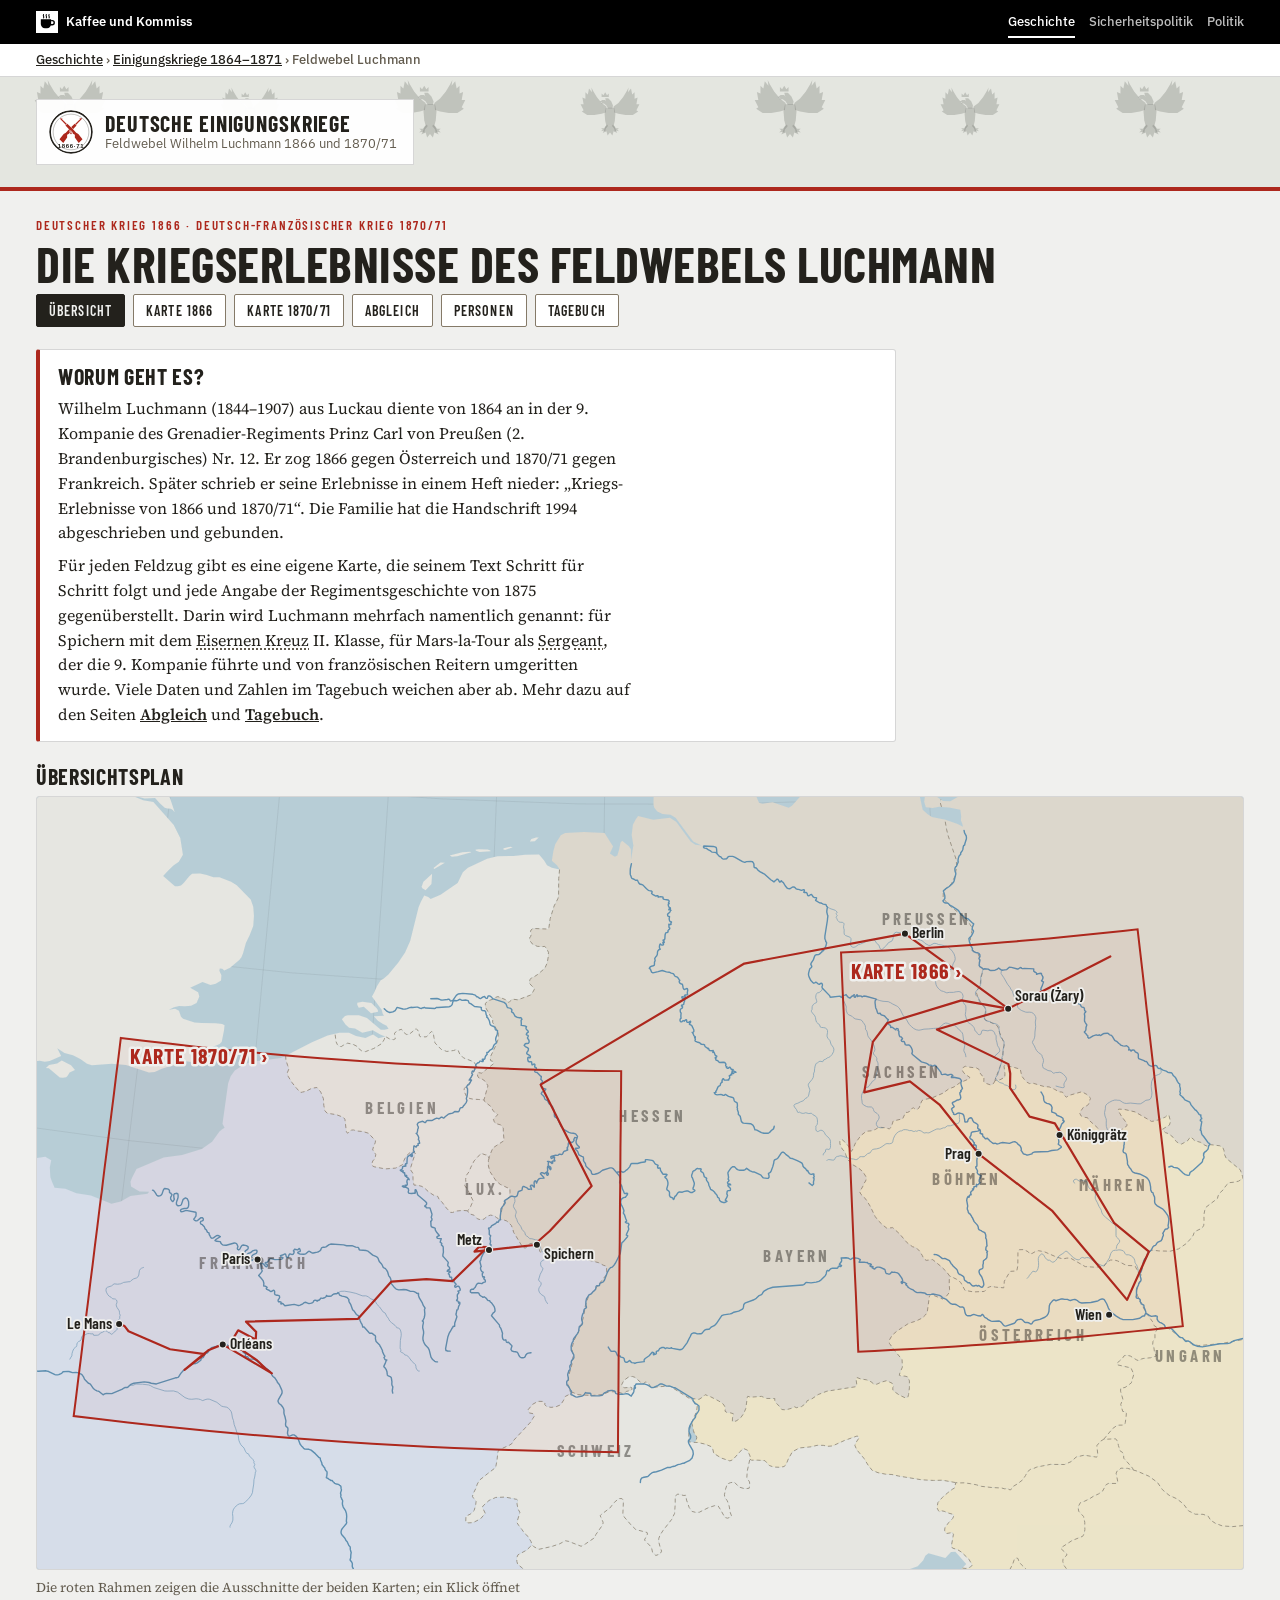
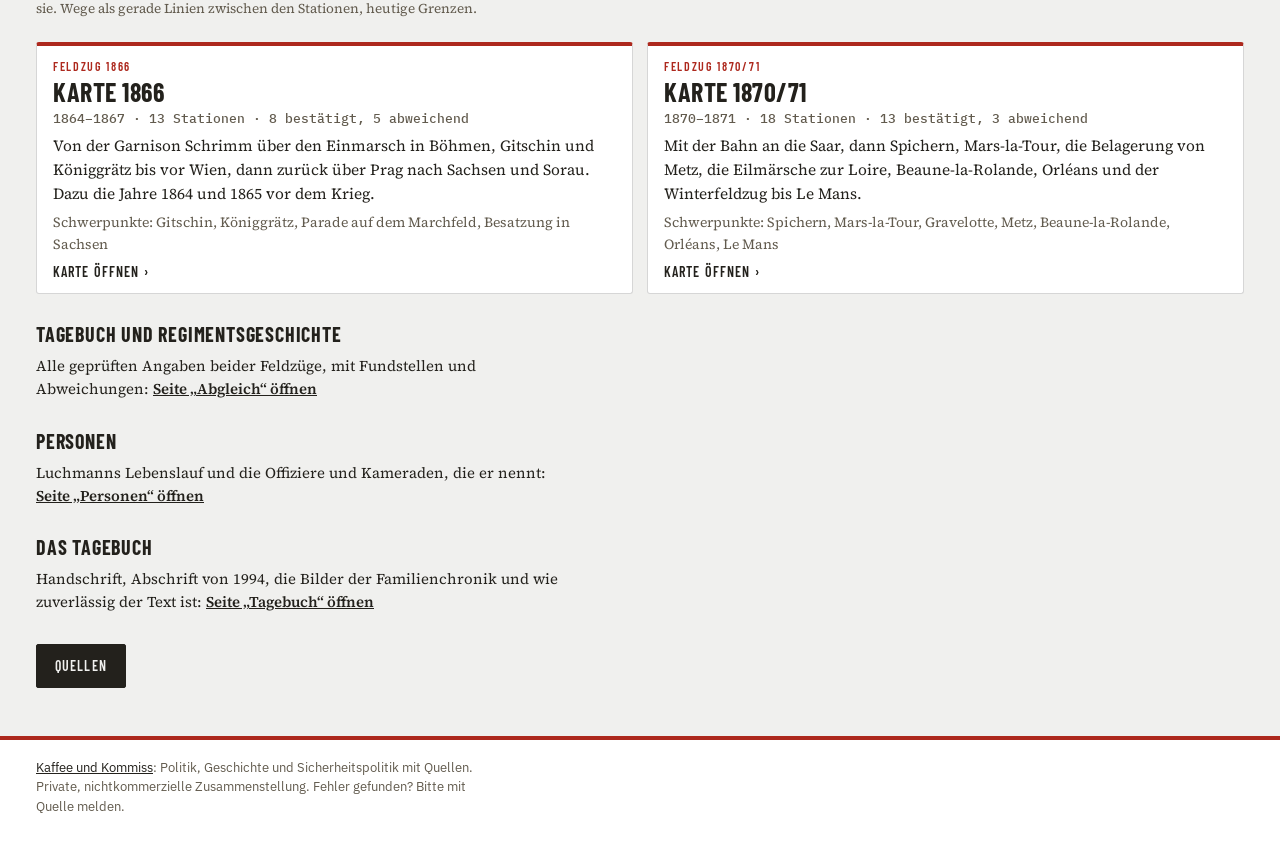
==== index.html @ 2e3f2c70 "Schild links oben verlinkt auf Themenübersicht Co-Authored-By: Claude Opus 5.5 <noreply@anthropic.co" ====
<!doctype html>
<html lang="de" class="kk-b-gesch kk-breit">
<head>
<meta charset="utf-8">
<meta name="viewport" content="width=device-width, initial-scale=1, viewport-fit=cover">
<meta name="description" content="Feldwebel Wilhelm Luchmann im Deutschen Krieg 1866 und im Deutsch-Französischen Krieg 1870/71: Übersicht, zwei Karten mit 31 Stationen und der Abgleich mit der Regimentsgeschichte von 1875.">
<link rel="canonical" href="https://kaffeeundkommiss.github.io/luchmann187071/">
<meta property="og:type" content="website">
<meta property="og:locale" content="de_DE">
<meta property="og:site_name" content="Geschichte">
<meta property="og:title" content="Feldwebel Luchmann 1866 und 1870/71">
<meta property="og:description" content="Feldwebel Wilhelm Luchmann im Deutschen Krieg 1866 und im Deutsch-Französischen Krieg 1870/71: Übersicht, zwei Karten mit 31 Stationen und der Abgleich mit der Regimentsgeschichte von 1875.">
<meta property="og:url" content="https://kaffeeundkommiss.github.io/luchmann187071/">
<!-- Vorschau für Linkvorschauen, erzeugt mit werkzeuge/vorschau.js -->
<meta property="og:image" content="https://kaffeeundkommiss.github.io/luchmann187071/vorschau/start.jpg?v=620a3ee2">
<meta property="og:image:width" content="1200">
<meta property="og:image:height" content="630">
<meta property="og:image:alt" content="Feldwebel Luchmann">
<meta name="twitter:card" content="summary_large_image">
<meta name="twitter:image" content="https://kaffeeundkommiss.github.io/luchmann187071/vorschau/start.jpg?v=620a3ee2">
<meta name="theme-color" content="#23211C" media="(prefers-color-scheme: light)">
<meta name="theme-color" content="#12110E" media="(prefers-color-scheme: dark)">
<meta name="apple-mobile-web-app-capable" content="yes">
<meta name="mobile-web-app-capable" content="yes">
<meta name="apple-mobile-web-app-title" content="Luchmann 1866–71">
<link rel="icon" href="icons/favicon.svg" type="image/svg+xml">
<link rel="icon" href="icons/favicon-32.png" sizes="32x32" type="image/png">
<link rel="apple-touch-icon" sizes="180x180" href="icons/apple-touch-icon.png">
<link rel="manifest" href="manifest.webmanifest">
<link rel="stylesheet" href="site.css">
<title>Feldwebel Luchmann 1866 und 1870/71</title>
<link rel="preconnect" href="https://fonts.googleapis.com">
<link rel="preconnect" href="https://fonts.gstatic.com" crossorigin>
<link rel="stylesheet" href="https://fonts.googleapis.com/css2?family=Barlow+Condensed:wght@500;600;700&family=Source+Serif+4:ital,opsz,wght@0,8..60,400;0,8..60,600;1,8..60,400&family=IBM+Plex+Sans:wght@400;500;600;700&family=IBM+Plex+Mono:wght@400;500;600&display=swap">
<link rel="stylesheet" href="basis.css">
<style>
/* Grundgerüst, das auf claude.ai die Artefakt-Hülle liefert */
:root { color-scheme: light; padding-top: env(safe-area-inset-top, 0px); padding-bottom: env(safe-area-inset-bottom, 0px) }
body { margin: 0; font: 14px system-ui, -apple-system, sans-serif }
img { max-width: 100% }
[hidden] { display: none !important }


/* Layout: Karte als Hauptfläche, Detailspalte rechts (mobil darunter), Zeitleiste mit echter Datumsskala, darunter Stationsliste */
:root {
  --paper: #eceee8; --panel: #f6f7f3; --ink: #1d2420; --muted: #5d6861; --rule: #c3c9c1;
  --sea: #b7cdd6; --land-fr: #d6dde9; --land-oe: #ece4c8; --land-de: #dcd7cc; --land-n: #e6e6e1;
  --border: #6f7a72; --j4: #2a5d91; --j6: #3f7a2e; --j10: #b07d0a; --j11: #7a3d8f; --red: #ad281d; --red-soft: rgba(173,40,29,.16); --front: #6e4c2c; --grat: rgba(29,36,32,.07);
  --f-display: "Barlow Condensed", "Arial Narrow", system-ui, sans-serif;
  --f-body: "Source Serif 4", Georgia, "Times New Roman", serif;
  --f-mono: "IBM Plex Mono", ui-monospace, Menlo, Consolas, monospace;
}
@media (prefers-color-scheme: dark) { :root:not([data-theme="light"]) {
  --paper: #121614; --panel: #181d1a; --ink: #e2e6e1; --muted: #98a39b; --rule: #313a35;
  --sea: #0e1518; --land-fr: #1f2b3c; --land-oe: #37311d; --land-de: #312f2b; --land-n: #26272a;
  --border: #7d8a82; --j4: #6fa3e0; --j6: #7dbb5f; --j10: #e0b33c; --j11: #c08ad6; --red: #e4533f; --red-soft: rgba(228,83,63,.2); --front: #c29462; --grat: rgba(226,230,225,.05);
  color-scheme: dark } }
:root[data-theme="dark"] {
  --paper: #121614; --panel: #181d1a; --ink: #e2e6e1; --muted: #98a39b; --rule: #313a35;
  --sea: #0e1518; --land-fr: #1f2b3c; --land-oe: #37311d; --land-de: #312f2b; --land-n: #26272a;
  --border: #7d8a82; --j4: #6fa3e0; --j6: #7dbb5f; --j10: #e0b33c; --j11: #c08ad6; --red: #e4533f; --red-soft: rgba(228,83,63,.2); --front: #c29462; --grat: rgba(226,230,225,.05);
  color-scheme: dark }

* { box-sizing: border-box }
body { background: var(--paper); color: var(--ink); font: 400 16px/1.55 var(--f-body); }
.wrap { max-width: 1240px; margin: 0 auto; padding-block: 28px 48px;
  padding-left: max(16px, env(safe-area-inset-left, 0px)); padding-right: max(16px, env(safe-area-inset-right, 0px));
  display: grid; grid-template-columns: minmax(0, 1fr); gap: 22px; }
.wrap > * { min-width: 0 }
header { display: grid; gap: 6px }
.brand { display: flex; align-items: center; gap: 16px }
.brand-text { display: grid; gap: 6px; min-width: 0 }
nav.pages { display: flex; gap: 8px; flex-wrap: wrap }
nav.pages a { font: 600 14px/1 var(--f-display); letter-spacing: .08em; text-transform: uppercase; color: var(--ink); text-decoration: none;
  border: 1px solid var(--border); border-radius: 2px; padding: 9px 12px 8px; background: var(--panel) }
nav.pages a[aria-current="page"] { background: var(--ink); color: var(--paper); border-color: var(--ink) }
nav.pages a:focus-visible { outline: 2px solid var(--red); outline-offset: 2px }
.more { margin: 0; font-size: 15px } .more a { color: var(--ink); font-weight: 600 }
.logo { width: 76px; height: 76px; flex: none }
.logo-ring { fill: var(--panel); stroke: var(--ink); stroke-width: 3 }
.logo-inner { fill: none; stroke: var(--ink); stroke-width: 1; opacity: .5 }
.logo-plane { fill: var(--red) }
.logo-text { fill: var(--ink); font: 700 12.5px var(--f-display); letter-spacing: .16em }
@media (max-width: 560px) { .logo { width: 56px; height: 56px } .brand { gap: 12px } }
.eyebrow { font: 600 13px/1 var(--f-display); letter-spacing: .14em; text-transform: uppercase; color: var(--red) }
h1, .h1 { font: 700 clamp(30px, 5vw, 50px)/1 var(--f-display); letter-spacing: .01em; margin: 0; text-wrap: balance; text-transform: uppercase }
.lede { margin: 4px 0 0; max-width: 68ch; color: var(--muted) }
.intro { background: var(--panel); border: 1px solid var(--rule); border-left: 4px solid var(--red); border-radius: 3px; padding: 14px 18px 16px; display: grid; gap: 8px; max-width: 860px }
.intro h2 { font: 700 22px/1 var(--f-display); text-transform: uppercase; letter-spacing: .04em; margin: 0 }
.intro > summary { list-style: none; cursor: pointer; display: flex; align-items: center; justify-content: space-between; gap: 12px }
.intro > summary::-webkit-details-marker { display: none }
.intro > summary:focus-visible { outline: 2px solid var(--red); outline-offset: 2px }
.intro .tgl { font: 600 13px/1 var(--f-display); letter-spacing: .08em; text-transform: uppercase; border: 1px solid var(--border); border-radius: 2px; padding: 8px 10px 7px; background: var(--paper) }
.intro .tgl .op, .intro:not([open]) .tgl .cl { display: none } .intro:not([open]) .tgl .op { display: inline }
.intro:not([open]) { padding-bottom: 14px }
.intro p { margin: 0 } .intro .how { font-size: 15px; color: var(--muted) } .intro .how b { color: var(--ink); font-weight: 600 } .intro a { color: var(--ink); font-weight: 600 }
.side-label { font-family: var(--f-display); font-weight: 700; letter-spacing: .12em; text-transform: uppercase; fill: var(--front); paint-order: stroke; stroke: var(--paper); stroke-linejoin: round; pointer-events: none; transition: opacity .3s }
.side-ic { pointer-events: none; transition: opacity .3s; opacity: 0 }
.legend-m { display: none }

/* Zeitleiste fest unter der Karte; der Schrittbereich steht rechts daneben und darf länger sein, ohne die Zeitleiste zu verschieben */
.stage { display: grid; grid-template-columns: minmax(0, 1fr) 340px; grid-template-rows: auto auto 1fr; gap: 18px; align-items: start }
.stage > .map { grid-column: 1; grid-row: 1 }
.stage > .legend-bar { grid-column: 1; grid-row: 2 }
.stage > .controls { grid-column: 1; grid-row: 3 }
/* Feste Höhe des Schrittbereichs: längere Texte scrollen darin, damit nichts darunter springt */
.stage > .panel { grid-column: 2; grid-row: 1 / span 3; align-self: stretch; contain: size; overflow-y: auto; overscroll-behavior: contain; align-content: start }
@media (max-width: 900px) { .stage { grid-template-columns: minmax(0, 1fr); grid-template-rows: none }
  .stage > .map, .stage > .legend-bar, .stage > .controls, .stage > .panel { grid-column: 1; grid-row: auto }
  .stage > .panel { align-self: start; height: 400px } }

.map { position: relative; background: var(--sea); border: 1px solid var(--rule); border-radius: 3px; overflow: hidden }
.map svg { display: block; width: 100%; height: auto; aspect-ratio: 1000 / 640; max-width: 100%; touch-action: manipulation }
@media (max-width: 640px) { .map svg { aspect-ratio: 1 / 1 } }
.c-250 { fill: var(--land-fr) } .c-056 { fill: var(--land-be) } .c-826 { fill: var(--land-uk) } .c-528 { fill: var(--land-nl) } .c-442 { fill: var(--land-lu) } .c-276 { fill: var(--land-de) }
.country { stroke: var(--border); stroke-width: 1.3; vector-effect: non-scaling-stroke; stroke-linejoin: round }
.al { fill: var(--land-de); stroke: var(--land-de); stroke-width: .6; vector-effect: non-scaling-stroke }
.alline { fill: none; stroke: var(--border); stroke-width: 1.3; stroke-dasharray: 5 3; vector-effect: non-scaling-stroke }
.grat { fill: none; stroke: var(--grat); stroke-width: 1; vector-effect: non-scaling-stroke }
.front { fill: none; stroke: var(--front); stroke-width: 2.4; vector-effect: non-scaling-stroke; transition: opacity .7s; opacity: 0; stroke-linejoin: round }
.front.on { opacity: .85 }
.front-teeth { fill: none; stroke: var(--front); stroke-width: 6; stroke-dasharray: 1.5 7; vector-effect: non-scaling-stroke; opacity: 0; transition: opacity .7s }
.front-teeth.on { opacity: .45 }
.cont-minor, .cont-major { fill: none; stroke: #8a6f4e; vector-effect: non-scaling-stroke; stroke-linejoin: round }
.cont-minor { stroke-opacity: .28; stroke-width: .6 } .cont-major { stroke-opacity: .45; stroke-width: .9 }
.river-l { fill: none; stroke: #5d8fb0; stroke-width: 1.4; vector-effect: non-scaling-stroke; stroke-linejoin: round; stroke-linecap: round }
.riv-lab { fill: #3f6f91; font-family: var(--f-body); font-style: italic; paint-order: stroke; stroke: var(--paper); stroke-linejoin: round }
.vil circle { fill: var(--ink); opacity: .55 } .vil text { fill: var(--ink); opacity: .75; font-family: var(--f-body); paint-order: stroke; stroke: var(--paper); stroke-linejoin: round }
#villages { transition: opacity .4s }
.city circle { fill: var(--muted) }
.city text, .clabel { fill: var(--muted); font-family: var(--f-display); paint-order: stroke; stroke: var(--paper); stroke-width: 3px; stroke-linejoin: round }
.clabel { fill: var(--ink); opacity: .62; letter-spacing: .2em; font-weight: 700; stroke: none }
.emb { pointer-events: auto }
.emb-ring { stroke: rgba(0,0,0,.35); stroke-width: .4 }
.route-all { fill: none; stroke: var(--red); stroke-opacity: .28; stroke-width: 1.2; stroke-dasharray: 3 4; vector-effect: non-scaling-stroke }
.route-done { fill: none; stroke: var(--red); stroke-width: 2.6; vector-effect: non-scaling-stroke; stroke-linecap: round; stroke-linejoin: round }
.trk path { fill: none; stroke: var(--c); vector-effect: non-scaling-stroke; stroke-linecap: round; stroke-linejoin: round }
.trk-solid { stroke-width: 2.2 } .trk-dash { stroke-width: 2; stroke-dasharray: 5 4 }
.trk-jg .trk-solid { stroke-width: 2.8 }
.trk path.trk-old { stroke-opacity: .28; stroke-width: 1.6 }
.trk-dot { fill: var(--c); stroke: var(--paper); stroke-width: 1.2; vector-effect: non-scaling-stroke; cursor: pointer }
.trk-plane { fill: var(--c); stroke: var(--paper); stroke-width: .9; paint-order: stroke; stroke-linejoin: round; cursor: pointer }
#cur { transition: none }
.trk { transition: opacity .6s } .trk.merged { opacity: .45 }
.mk { opacity: 0; transition: opacity .4s; cursor: pointer } .mk.on { opacity: 1 }
.mk-wnd .mk-x { stroke: var(--red); stroke-width: 2.4 }
.mk-x.mk-d { fill: var(--ink); stroke: var(--paper); stroke-width: 1; vector-effect: non-scaling-stroke }
.mk-x { stroke: var(--ink); stroke-width: 1.8; vector-effect: non-scaling-stroke; fill: none }
.mk-sym { fill: var(--ink); font-family: var(--f-body); font-weight: 600; paint-order: stroke; stroke: var(--paper); stroke-width: 3px; stroke-linejoin: round }
.ev-label { fill: var(--ink); font-family: var(--f-display); font-weight: 600; paint-order: stroke; stroke: var(--paper); stroke-linejoin: round }
.off-arrow { fill: var(--red) }
.off-label { font-family: var(--f-display); font-weight: 700; fill: var(--ink); paint-order: stroke; stroke: var(--paper); stroke-linejoin: round }
.cur-ring { fill: var(--red-soft); stroke: var(--red); stroke-width: 1.2; vector-effect: non-scaling-stroke }
.cur-label { font-family: var(--f-display); font-weight: 700; fill: var(--ink); paint-order: stroke; stroke: var(--paper); stroke-linejoin: round }
@keyframes pulse { 0% { transform: scale(.6); opacity: .9 } 100% { transform: scale(1.8); opacity: 0 } }
.pulse { transform-box: fill-box; transform-origin: center; animation: pulse 2s ease-out infinite; fill: none; stroke: var(--red); vector-effect: non-scaling-stroke; stroke-width: 1.5 }

.legend { position: absolute; left: 10px; bottom: 10px; background: color-mix(in srgb, var(--panel) 88%, transparent); border: 1px solid var(--rule);
  border-radius: 3px; padding: 7px 10px; font: 500 12px/1.5 var(--f-display); letter-spacing: .03em; display: grid; gap: 2px; color: var(--muted) }
.legend i { display: inline-block; width: 18px; height: 0; vertical-align: middle; margin-right: 6px; border-top: 2.5px solid var(--red) }
.legend i.f { border-top-color: var(--front) } .legend i.u { border-top-color: var(--c) } .legend span { white-space: nowrap } .legend .lp { display: inline-block; width: 18px; height: 14px; vertical-align: middle; margin-right: 6px } .legend i.d { border-top: 2px dashed var(--muted) } .legend i.b { border-top: 1.5px dashed var(--border) }
.legend .x.w { color: var(--red) }
.legend i.r { border-top: 2px solid #5d8fb0 } .legend i.h { border-top: 1.5px solid rgba(138,111,78,.6) } .legend .x.v { color: var(--muted) }
.legend .x { display: inline-block; width: 18px; margin-right: 6px; text-align: center; color: var(--ink); font-weight: 700 }
.legend .k { font-family: var(--f-body); font-weight: 700; font-size: 14px; line-height: 1 }
.legend i.sw { height: 10px; width: 12px; border: 1px solid var(--border) }
.legend { grid-template-columns: auto auto; column-gap: 14px }
@media (max-width: 560px) { .legend { position: static; border: 0; border-top: 1px solid var(--rule); border-radius: 0; grid-template-columns: 1fr 1fr } }
.mapbtn { position: absolute; right: 10px; top: 10px; }
/* Maßstabsleiste: Länge folgt der Vergrößerung (draw) */
.massstab { position: absolute; right: 10px; bottom: 10px; pointer-events: none; font: 600 11px/1 var(--f-display); letter-spacing: .03em; color: var(--ink);
  background: color-mix(in srgb, var(--panel) 85%, transparent); padding: 4px 7px 5px; border-radius: 3px }
.massstab .ms-bar { display: block; height: 5px; margin-top: 3px; border: 1px solid var(--ink); background: linear-gradient(90deg, var(--ink) 50%, var(--panel) 50%) }
.legend.legend-bar { position: static; display: flex; flex-wrap: wrap; gap: 4px 20px; padding: 8px 14px; background: var(--panel); margin-top: -8px }

.panel { background: var(--panel); border: 1px solid var(--rule); border-radius: 3px; padding: 18px 18px 16px; display: grid; gap: 10px; min-width: 0 }
.count { font: 500 12px/1 var(--f-mono); color: var(--muted); letter-spacing: .04em; display: flex; justify-content: space-between }
.panel h2 { font: 700 30px/1.02 var(--f-display); margin: 0; text-transform: uppercase; text-wrap: balance }
.sub { color: var(--muted); font-size: 15px; margin-top: -4px }
.dates { font: 500 14px/1.3 var(--f-mono); color: var(--red); font-variant-numeric: tabular-nums }
.chip { display: inline-block; font: 600 12px/1 var(--f-display); letter-spacing: .1em; text-transform: uppercase; border: 1px solid var(--rule); padding: 5px 7px 4px; border-radius: 2px; color: var(--muted) }
.panel p { margin: 0 }
.panel h2.kia-t, .kia-t { color: var(--red) }
.uchip { display: inline-block; font: 600 12px/1 var(--f-display); letter-spacing: .06em; text-transform: uppercase; padding: 4px 7px 3px 6px; border-radius: 2px;
  border: 1px solid var(--rule); border-left: 4px solid var(--c); color: var(--ink); white-space: nowrap }
#pUnits { display: flex; flex-wrap: wrap; gap: 6px }
#pPersons { display: grid; gap: 8px; border-top: 1px solid var(--rule); padding-top: 10px }
.pp { font-size: 14.5px; display: grid; gap: 4px; justify-items: start } .pp .chips { display: flex; flex-wrap: wrap; gap: 5px } .pp b { font-weight: 600 } .pp span { color: var(--muted) }
.pp.is-kia b, .person.is-kia > b { color: var(--red) }
.persons { display: grid; gap: 10px }
.person-grid { display: grid; grid-template-columns: repeat(auto-fill, minmax(250px, 1fr)); gap: 14px 22px }
.person { display: grid; gap: 4px; align-content: start; font-size: 14.5px; padding: 10px 12px; border: 1px solid var(--rule); border-radius: 3px; background: var(--panel); min-width: 0 }
.person[role="button"] { cursor: pointer } .person[role="button"]:hover { border-color: var(--border) }
.person:focus-visible { outline: 2px solid var(--red); outline-offset: 2px }
.person > b { font: 700 17px/1.2 var(--f-display); letter-spacing: .03em; text-transform: uppercase }
.person .chips { display: flex; flex-wrap: wrap; gap: 5px }
.person span { color: var(--muted) } .person .fate { color: var(--ink) }
.person.is-kia { border-left: 3px solid var(--red) }
.tod { font-size: 14px; color: var(--muted) } .tod b { color: var(--ink); font-weight: 600 }
.tod-k b, .tod-s b { color: var(--red) }
table.others { min-width: 0 } table.others tr { cursor: default } table.others tr:hover td { background: none }
@media (max-width: 600px) { table.others tr { grid-template-columns: 1fr } table.others td:first-child { padding-top: 4px } }
.event { border-top: 1px solid var(--rule); padding-top: 9px; font-size: 15px }
.event b { font-family: var(--f-mono); font-weight: 500; font-size: 13px; color: var(--ink); display: block }
.note { font-size: 13.5px; color: var(--muted); font-style: italic }

.controls { display: grid; gap: 10px; background: var(--panel); border: 1px solid var(--rule); border-radius: 3px; padding: 14px 16px 12px }
.btns { display: flex; gap: 8px; align-items: center; flex-wrap: wrap }
.btns-main, .btns-sub { display: flex; gap: 8px; align-items: center }
.btns-sub { flex: 1 1 auto }
button { font: 600 14px/1 var(--f-display); letter-spacing: .08em; text-transform: uppercase; color: var(--ink); background: var(--paper);
  border: 1px solid var(--border); border-radius: 2px; padding: 9px 12px 8px; cursor: pointer }
button:hover { border-color: var(--ink) }
button:focus-visible { outline: 2px solid var(--red); outline-offset: 2px }
button.primary { background: var(--red); border-color: var(--red); color: #fff; min-width: 108px }
.speed { margin-left: auto; font: 500 12px var(--f-mono); color: var(--muted); display: flex; gap: 6px; align-items: center }
@media (max-width: 640px) {
  /* Handy: Karte, direkt darunter Zurück/Abspielen/Weiter, dann der Schritttext; Datum, Tempo, Zeitleiste und Legende folgen danach */
  .stage { display: flex; flex-direction: column; gap: 10px; align-items: stretch }
  .stage > .map { order: 1 } .stage > .controls { display: contents } .controls > .btns { display: contents }
  .btns-main { order: 2; display: grid; grid-template-columns: 1fr 1.25fr 1fr; gap: 8px }
  .stage > .panel { order: 3; height: auto; contain: none; overflow: visible }
  .btns-sub { order: 4; display: grid; grid-template-columns: 1fr 1fr 1fr; gap: 8px; align-items: center; margin-top: 6px }
  .controls > .ruler { order: 5; margin: 0 10px }
  .legend-m { order: 6; display: block; background: var(--panel); border: 1px solid var(--rule); border-radius: 3px; padding: 10px 14px }
  .legend-m > summary { cursor: pointer; font: 600 14px/1.2 var(--f-display); letter-spacing: .08em; text-transform: uppercase; min-height: 28px; display: flex; align-items: center }
  .legend-m .legend { position: static; border: 0; background: none; padding: 8px 0 0; grid-template-columns: 1fr 1fr }
  .stage > .legend-bar { display: none }
  .btns-main button, .btns-sub button { min-height: 44px; padding-inline: 4px; white-space: nowrap; letter-spacing: .04em; font-size: 13px }
  .btns { display: grid; grid-template-columns: 1fr 1fr 1fr; }
  .btns button { min-height: 44px; padding-inline: 4px; white-space: nowrap; letter-spacing: .04em; font-size: 13px }
  #reset { grid-column: 1 } .nowdate { grid-column: 2; text-align: center } .speed { grid-column: 3; margin-left: 0; justify-content: flex-end }
  .speed select { min-height: 40px }
  .ruler .tick { width: 10px; margin-left: -5px; height: 26px; top: 10px }
  .ruler .tick::after { left: 3px; top: 8px }
  .panel h2 { font-size: 26px }
  .mapbtn { padding: 8px 10px 7px; font-size: 13px }
}
.speed select { font: inherit; color: var(--ink); background: var(--paper); border: 1px solid var(--border); padding: 4px }

.ruler { position: relative; height: 62px; margin: 4px 6px 0 }
.ruler .axis { position: absolute; left: 0; right: 0; top: 22px; height: 2px; background: var(--rule) }
.ruler .prog { position: absolute; left: 0; top: 22px; height: 2px; background: var(--red) }
.ruler .playhead { position: absolute; top: 10px; width: 4px; height: 26px; margin-left: -2px; background: var(--red); border-radius: 1px; pointer-events: none; box-shadow: 0 0 0 2px var(--panel) }
.nowdate { font: 500 13px var(--f-mono); color: var(--red); font-variant-numeric: tabular-nums; min-width: 9.5ch }
.ruler .tick { position: absolute; top: 14px; width: 8px; height: 18px; margin-left: -4px; padding: 0; border: 0; background: none; cursor: pointer }
.ruler .tick::after { content: ""; position: absolute; left: 2px; top: 4px; width: 4px; height: 10px; background: var(--muted); border-radius: 1px }
.ruler .tick.visited::after { background: var(--red) }
.ruler .month { position: absolute; top: 34px; font: 500 11px var(--f-mono); color: var(--muted); transform: translateX(-50%); white-space: nowrap }
.ruler .month.y { color: var(--ink); top: 0 }
.ruler .mt { position: absolute; top: 24px; width: 1px; height: 6px; background: var(--rule) }

.list { overflow-x: auto }
@media (max-width: 600px) {
  table { min-width: 0 } thead { display: none }
  tr { display: grid; grid-template-columns: 2.4em minmax(0, 1fr); border-bottom: 1px solid var(--rule); padding: 8px 0 }
  .list td { border: 0; padding: 1px 6px } .list td.n { grid-row: span 3; padding-top: 3px }
  .list td:last-child { padding-top: 4px }
}
table { border-collapse: collapse; width: 100%; min-width: 620px; font-size: 15px }
th { font: 600 12px/1 var(--f-display); letter-spacing: .12em; text-transform: uppercase; color: var(--muted); text-align: left; padding: 8px 10px; border-bottom: 1.5px solid var(--ink) }
td { padding: 8px 10px; border-bottom: 1px solid var(--rule); vertical-align: top }
td.n, td.d { font: 400 13px/1.5 var(--f-mono); font-variant-numeric: tabular-nums; white-space: nowrap; color: var(--muted) }
tr { cursor: pointer } tr:hover td { background: var(--red-soft) }
tr.cur td { background: var(--red-soft) } tr.cur td.n { color: var(--red); font-weight: 500 }
td b { font-weight: 600 }
h3 { font: 700 20px/1 var(--f-display); text-transform: uppercase; letter-spacing: .04em; margin: 8px 0 0 }
.chron > summary { display: flex; align-items: baseline; gap: 12px; cursor: pointer; list-style: none; padding: 4px 0 8px; border-bottom: 1px solid var(--rule) }
.chron > summary::-webkit-details-marker { display: none }
.chron > summary h3 { margin: 0 }
.chron > summary .cnt { font: 500 13px/1 var(--f-mono); color: var(--muted) }
.chron > summary { align-items: center; flex-wrap: wrap }
.chron > summary .tgl { font: 600 13px/1 var(--f-display); letter-spacing: .08em; text-transform: uppercase; color: var(--ink); background: var(--paper);
  border: 1px solid var(--border); border-radius: 2px; padding: 8px 11px 7px }
.chron > summary:hover .tgl { border-color: var(--ink) }
.chron .tgl .cl, .chron[open] .tgl .op { display: none } .chron[open] .tgl .cl { display: inline }
.chron > summary:hover h3, .chron > summary:focus-visible h3 { color: var(--red) }
.chron > summary:focus-visible { outline: 2px solid var(--red); outline-offset: 2px }
.insignia { display: grid; gap: 10px }
.ins-grid { display: grid; grid-template-columns: repeat(auto-fill, minmax(260px, 1fr)); gap: 12px 22px }
.ins { display: flex; gap: 12px; align-items: flex-start; font-size: 14.5px; min-width: 0 }
.ins svg { width: 40px; height: 40px; flex: none }
.ins b { display: block; font: 600 15px/1.3 var(--f-display); letter-spacing: .06em; text-transform: uppercase }
.ins span { color: var(--muted) }
.sources { font-size: 13.5px; color: var(--muted); max-width: 36em }
.sources a { color: var(--ink) }
.src { font-size: 13.5px; color: var(--muted); display: grid; gap: 6px; border-top: 1px solid var(--rule); padding-top: 9px }
.src a { color: var(--ink) } .src .refs { line-height: 1.45; display: grid; gap: 3px }
.bel { justify-self: start; font: 500 12px/1 var(--f-mono); letter-spacing: .02em; padding: 4px 7px 3px; border-radius: 2px; border: 1px solid var(--border); color: var(--ink) }
.bel-1 { border-style: dashed } .bel-x { border-color: var(--red); color: var(--red) }
ol.srclist { font-size: 13.5px; color: var(--muted); max-width: 90ch; margin: 4px 0 0; padding-left: 2.6em; display: grid; gap: 3px }
ol.srclist a { color: var(--ink) } ol.srclist li:target { background: var(--red-soft) }
.spur-label { fill: var(--ink); stroke: var(--paper); paint-order: stroke; stroke-linejoin: round; font-family: var(--f-display) }
@media (prefers-reduced-motion: reduce) { .pulse { animation: none } .front, .mk, .trk { transition: none } }

/* Luchmann-Karte */
.country { stroke: none }
.g-fr { fill: var(--land-fr) } .g-oe { fill: var(--land-oe) } .g-de { fill: var(--land-de) } .g-n { fill: var(--land-n) }
.borders { fill: none; stroke: var(--border); stroke-width: 1; stroke-dasharray: 4 3; vector-effect: non-scaling-stroke; opacity: .7 }
.river-s { fill: none; stroke: #5d8fb0; stroke-width: .8; vector-effect: non-scaling-stroke; opacity: .7 }
:root { --s: 1 }
.riv-lab { font-size: calc(var(--s) * 12px); stroke-width: calc(var(--s) * 3px) }
.clabel { font-size: calc(var(--s) * 15px); opacity: .45 }
.route-all { stroke-opacity: .22 }
#trkSolid, #trkDash, #trkOld { fill: none; stroke: var(--red); vector-effect: non-scaling-stroke; stroke-linecap: round; stroke-linejoin: round }
#trkSolid { stroke-width: 2.8 } #trkDash { stroke-width: 2.2; stroke-dasharray: 6 4 } #trkOld { stroke-width: 1.8; stroke-opacity: .3 }
.sc { transform: scale(var(--s)) }
.pl { opacity: 0; transition: opacity .35s } .pl.on { opacity: 1 } .pl-big { opacity: .75 }
.pl circle { fill: var(--ink); stroke: var(--paper); stroke-width: 1 } .pl-big circle { fill: var(--muted) }
.pl-route.on circle { fill: var(--red) }
.pl text { font: 600 12px var(--f-display); letter-spacing: .02em; fill: var(--ink); paint-order: stroke; stroke: var(--paper); stroke-width: 3px; stroke-linejoin: round }
.pl-big text { fill: var(--muted); font-weight: 500 }
.mk .mk-sym { font-size: 15px } .mk-w .mk-sym { fill: var(--red) }
.cur-ring { stroke-width: 1.4 }
.legend i.o { border-top: 2px solid var(--red); opacity: .35 }
.zitat { margin: 0; padding: 2px 0 2px 12px; border-left: 3px solid var(--rule); font-style: italic; font-size: 15.5px }
.zitat cite { display: block; margin-top: 4px; font: 500 12px/1.3 var(--f-mono); font-style: normal; color: var(--muted) }
.check { font-size: 15px; border-top: 1px solid var(--rule); padding-top: 9px } .check b { font-family: var(--f-display); letter-spacing: .06em; text-transform: uppercase; font-size: 13px }
.bel-2 { border-color: #3f7a2e; color: #3f7a2e } .bel-x { border-color: var(--red); color: var(--red) } .bel-s { border-style: dashed; color: var(--muted) }
@media (prefers-color-scheme: dark) { :root:not([data-theme="light"]) .bel-2 { border-color: #7dbb5f; color: #7dbb5f } }
:root[data-theme="dark"] .bel-2 { border-color: #7dbb5f; color: #7dbb5f }
.src .refs span { display: block }
.ruler .month { font-size: 10.5px }
/* Detailkarten je Feldzug */
.cont-minor { stroke-opacity: .32 } .cont-major { stroke-opacity: .5 }
.vil circle { fill: var(--muted); opacity: .8 }
.vil text { font: 400 10.5px var(--f-body); fill: var(--muted); paint-order: stroke; stroke: var(--paper); stroke-width: 2.5px; stroke-linejoin: round; opacity: 1 }
.legend i.v { width: 6px; height: 6px; border: 0; border-radius: 50%; background: var(--muted); margin: 0 12px 0 6px }
.pl-rand text { font-style: italic }

.intro-ov { display: grid; gap: 8px }
.intro-ov h2 { margin: 0; font: 700 22px/1.1 var(--f-display); text-transform: uppercase; letter-spacing: .03em }
.intro-ov p { margin: 0 }
.ov { display: grid; gap: 8px }
.ov-h { margin: 0; font: 700 22px/1.1 var(--f-display); text-transform: uppercase; letter-spacing: .03em }
.ov-map svg { aspect-ratio: auto !important }
.ov-route { fill: none; stroke: var(--red); stroke-width: 2.2; vector-effect: non-scaling-stroke; stroke-linejoin: round; stroke-linecap: round }
.ov-1870 { stroke-dasharray: none }
.ov-cl { font-size: 14px; opacity: .45 }
.frame path { fill: var(--red-soft); fill-opacity: .25; stroke: var(--red); stroke-width: 2; vector-effect: non-scaling-stroke; transition: fill-opacity .2s }
.frame:hover path, .frame:focus path { fill-opacity: .7 }
.frame text { font: 700 18px var(--f-display); letter-spacing: .04em; text-transform: uppercase; fill: var(--red); paint-order: stroke; stroke: var(--paper); stroke-width: 4px; stroke-linejoin: round }
.ov-pl circle { fill: var(--ink); stroke: var(--paper); stroke-width: 1 }
.ov-pl text { font: 600 13px var(--f-display); fill: var(--ink); paint-order: stroke; stroke: var(--paper); stroke-width: 3px; stroke-linejoin: round }
.ov-note { margin: 0; font-size: 13.5px; color: var(--muted) }
.feldzuege { display: grid; grid-template-columns: repeat(auto-fit, minmax(min(320px, 100%), 1fr)); gap: 14px }
.fz { display: grid; gap: 6px; align-content: start; background: var(--panel); border: 1px solid var(--rule); border-top: 4px solid var(--red); border-radius: 3px; padding: 14px 16px; color: var(--ink); text-decoration: none; min-width: 0 }
.fz:hover { border-color: var(--border); border-top-color: var(--red) }
.fz-k { font: 600 12px/1 var(--f-display); letter-spacing: .14em; text-transform: uppercase; color: var(--red) }
.fz-t { font: 700 26px/1.05 var(--f-display); text-transform: uppercase; letter-spacing: .02em }
.fz-d { font: 500 13px/1.3 var(--f-mono); color: var(--muted) }
.fz-x { font-size: 15.5px }
.fz-s { font-size: 14px; color: var(--muted) }
.fz-go { font: 600 14px/1 var(--f-display); letter-spacing: .08em; text-transform: uppercase; margin-top: 4px }
</style>
<link rel="stylesheet" href="bereich.css">
</head>
<body>
<div class="kk-leiste"><div class="kk-in">
  <a class="kk-haus" href="https://kaffeeundkommiss.github.io/"><img src="kk-tasse.svg" alt="" width="22" height="22"><span>Kaffee und Kommiss</span></a>
  <nav class="kk-bereiche" aria-label="Bereiche"><a href="https://kaffeeundkommiss.github.io/geschichte/" aria-current="true">Geschichte</a><a href="https://kaffeeundkommiss.github.io/sicherheitspolitik/"><span class="kk-lang">Sicherheitspolitik</span><span class="kk-kurz">Sicherheit</span></a><a href="https://kaffeeundkommiss.github.io/politik/">Politik</a></nav>
</div></div>
<nav class="kk-pfad" aria-label="Pfad"><div class="kk-in"><a href="https://kaffeeundkommiss.github.io/geschichte/">Geschichte</a> › <a href="https://kaffeeundkommiss.github.io/geschichte/einigungskriege/">Einigungskriege 1864–1871</a> › <span aria-current="page">Feldwebel Luchmann</span></div></nav>
<div class="kk-kopf"><div class="kk-in">
  <a class="kk-schild" href="https://kaffeeundkommiss.github.io/geschichte/einigungskriege/"><img src="icons/favicon.svg" alt="" width="44" height="44"><span><span class="kk-name" style="display:block">Deutsche Einigungskriege</span><span class="kk-unter" style="display:block">Feldwebel Wilhelm Luchmann 1866 und 1870/71</span></span></a>
</div></div>
<main class="wrap" id="inhalt">
  <header>
    <div class="brand">
      <div class="brand-text">
        <div class="eyebrow">Deutscher Krieg 1866 · Deutsch-Französischer Krieg 1870/71</div>
        <h1>Die Kriegserlebnisse des Feldwebels Luchmann</h1>
      </div>
    </div>
    <nav class="pages" aria-label="Seiten">
      <a href="index.html" aria-current="page">Übersicht</a>
      <a href="karte-1866.html">Karte 1866</a>
      <a href="karte-1870.html">Karte 1870/71</a>
      <a href="abgleich.html">Abgleich</a>
      <a href="personen.html">Personen</a>
      <a href="tagebuch.html">Tagebuch</a>
    </nav>
  </header>

  <section class="intro intro-ov" id="intro" aria-labelledby="woH">
    <h2 id="woH">Worum geht es?</h2>
    <p>Wilhelm Luchmann (1844–1907) aus Luckau diente von 1864 an in der 9. Kompanie des Grenadier-Regiments Prinz Carl von Preußen (2. Brandenburgisches) Nr. 12. Er zog 1866 gegen Österreich und 1870/71 gegen Frankreich. Später schrieb er seine Erlebnisse in einem Heft nieder: „Kriegs-Erlebnisse von 1866 und 1870/71“. Die Familie hat die Handschrift 1994 abgeschrieben und gebunden.</p>
    <p>Für jeden Feldzug gibt es eine eigene Karte, die seinem Text Schritt für Schritt folgt und jede Angabe der Regimentsgeschichte von 1875 gegenüberstellt. Darin wird Luchmann mehrfach namentlich genannt: für Spichern mit dem Eisernen Kreuz II. Klasse, für Mars-la-Tour als Sergeant, der die 9. Kompanie führte und von französischen Reitern umgeritten wurde. Viele Daten und Zahlen im Tagebuch weichen aber ab. Mehr dazu auf den Seiten <a href="abgleich.html">Abgleich</a> und <a href="tagebuch.html">Tagebuch</a>.</p>
  </section>

  <section class="ov" aria-labelledby="ovH">
    <h2 id="ovH" class="ov-h">Übersichtsplan</h2>
    <div class="map ov-map">
      <svg viewBox="0 0 1000 640" role="img" aria-label="Übersichtskarte Mitteleuropas mit Luchmanns Wegen 1866 und 1870/71 und den Ausschnitten der beiden Karten">
        <rect x="0" y="0" width="1000" height="640" fill="var(--sea)"/>
        <path class="grat" d="M-200,171L-125.1,-200M-200,730.1L-182.9,631.7L-37.9,-200M-104.4,840L-76.3,648.9L48.6,-200M9.5,840L30.8,663.2L134.4,-200M122.7,840L138.1,674.6L219.6,-200M235.3,840L245.7,683.2L304.5,-200M347.5,840L353.6,688.9L389,-200M459.5,840L461.5,691.8L473.3,-200M571.4,840L569.5,691.8L557.6,-200M683.4,840L677.4,688.9L642,-200M795.6,840L785.2,683.2L726.5,-200M908.2,840L892.8,674.6L811.3,-200M1021.4,840L1000.2,663.2L896.6,-200M1135.3,840L1107.2,648.9L982.3,-200M1200,552.6L1068.8,-200M1200,17.7L1156.1,-200M-200,705.8L-114.6,720.4L21.7,739L158.4,753.1L295.6,762.7L433,767.7L570.5,768.2L707.9,764.1L845.1,755.4L982,742.2L1118.3,724.5L1200,711.1M-200,550.9L-91.3,569.4L39.9,587.4L171.6,601L303.7,610.2L436,615.1L568.4,615.5L700.8,611.5L833,603.2L964.8,590.5L1096.1,573.4L1200,556.3M-200,396.1L-193.7,397.4L-68.2,418.8L58,436.1L184.7,449.2L311.8,458.1L439.1,462.7L566.4,463.1L693.7,459.3L820.8,451.3L947.6,439.1L1073.9,422.6L1199.6,402L1200,401.9M-200,240.7L-165.6,247.8L-45,268.4L76.2,284.9L197.8,297.5L319.8,306L442.1,310.5L564.4,310.9L686.7,307.2L808.7,299.5L930.5,287.8L1051.8,272L1172.5,252.2L1200,246.7M-200,85.2L-137.4,98.1L-21.9,117.8L94.3,133.7L211,145.8L327.9,154L445.1,158.2L562.4,158.6L679.6,155.1L796.6,147.7L913.3,136.5L1029.6,121.3L1145.3,102.3L1200,91.5M-200,-70.4L-109.3,-51.8L1.3,-32.9L112.5,-17.7L224.1,-6.2L336,1.6L448.2,5.7L560.3,6.1L672.5,2.8L784.5,-4.3L896.2,-15.1L1007.4,-29.6L1118.1,-47.7L1200,-64M-68.4,-200L24.6,-184.1L130.7,-169.6L237.3,-158.6L344.1,-151.1L451.2,-147.2L558.3,-146.8L665.4,-150L772.3,-156.8L878.9,-167.1L985.2,-180.9L1090.9,-198.3L1099.6,-200"/>
        <path class="country g-n" d="M-86,-200L-86.6,-198.9L-87.7,-198.2L-90.3,-198.4L-91.6,-195.5L-92.3,-195.4L-92.4,-198.8L-92.2,-200L-86,-200ZM-99.3,-200L-99.2,-192.1L-100.6,-187.9L-113.4,-160.8L-115.3,-158.2L-116.8,-157L-118.2,-156.8L-121.6,-158L-122.8,-160.6L-122.4,-162.9L-120.9,-166.4L-115.3,-179.4L-113.2,-182.9L-110.5,-186.1L-105.2,-191.4L-105.1,-191.8L-108.2,-191.2L-109.4,-191.8L-109.9,-193.1L-108.4,-200L-99.3,-200ZM4.1,-200L-3.1,-194.7L-7.3,-192.7L-11.5,-192.1L-16.4,-193.3L-25.2,-197.1L-28.6,-200L4.1,-200ZM-28.6,-200L-25.7,-195.7L-22.1,-192.9L0.8,-184.1L2.3,-184.4L10.6,-188.4L20.6,-186.8L38.4,-174.5L42.9,-166.5L49.4,-155L53.1,-150.3L55.8,-146.2L56.9,-140.5L58.2,-121.8L60,-103.6L63.1,-83.6L64.9,-78L67.9,-73.9L84.1,-62.9L87.5,-59.6L93.3,-50.5L98.7,-40.8L103.9,-33.4L109.8,-27.2L106.3,-24.7L103.5,-20.5L104.5,-14.2L106.4,-8.1L110.6,1.9L114.2,12.6L112.6,10.8L110.9,9.8L108.3,9.6L105.9,9L101.8,5.2L97.9,0.8L89.2,1.3L84.6,0L80.4,-0.5L88,2.7L96.5,4.1L113.4,23.3L118.8,34.1L121,47.8L117.6,53.6L113.1,56.9L108.8,60.9L104.6,65.5L114.4,74.1L116.8,74.1L119.4,73.3L121.8,71.1L126.4,65.5L128.6,63.6L135.3,63.5L140.8,64.6L146.3,66.5L151.3,66.6L160.9,70.3L165.6,73.1L177.2,84.9L179.3,91L179.9,98.6L179.3,107L176.4,114.4L173.2,121L170.8,129.7L169.5,132.8L167.7,135.1L160.1,141.5L155.3,143.8L153.6,142.4L151.6,142.3L151.2,144L152.9,147.8L152.6,152.1L148.2,154.9L143.9,155.8L137.3,153.3L127,158.2L133.6,162L134.6,165.4L132.3,170.9L127.8,173.1L122.8,173.6L117.8,173.3L113.6,174.3L109.4,176.5L114.5,175.6L117.7,177.3L119.4,182.2L121.1,183.9L130.6,186.9L136.4,187.5L148.1,187.6L153.5,188.3L155.5,189.3L155.1,193.2L153.2,203L151.5,204.8L135.4,211.4L131.5,216.8L130.3,220.1L121.4,218.6L116.9,221.7L109.3,223.4L103.5,225.4L97.6,228L92.8,228.4L73.8,222.2L61.9,221.1L45.5,222.4L41.5,221.2L35.9,217.3L29.8,214.2L22.8,212.3L16.8,208.4L20,214.7L10.5,219L6.4,219.5L2.3,218.8L-6.6,219.1L-14.3,217.2L-13.7,221.3L-12.1,225L-13.9,226.2L-15.9,226.3L-30.4,221.4L-32.7,221.6L-34.8,223.7L-40.1,221.7L-44.8,216.8L-50.1,213.2L-55.7,211L-60.6,210.7L-80.8,213.8L-85.8,219.6L-89.2,228.2L-93.3,235.7L-99,241.1L-104.5,241.1L-108.9,235.9L-117.8,229.5L-120.7,225.6L-121.7,225.3L-122.9,226.3L-126.9,227.1L-130.9,226.4L-137.2,226.6L-148.5,228.4L-153.3,230.2L-163.8,235.6L-166,237.2L-170.7,243.8L-176.1,244.1L-179.9,238.6L-184.9,235.9L-190.8,236.5L-194.7,238.2L-195.9,235.9L-195.2,231.9L-190.1,227.8L-178.4,226.3L-167.1,218.5L-161.2,213.5L-158.9,210.6L-156.1,209L-153,208.7L-150.8,205.4L-135,193.3L-133.2,190.2L-131.4,184.4L-129.4,178.8L-118,177L-110.8,165.8L-109.3,165.1L-94,165.5L-83,167.5L-72.4,171.7L-66.8,172.9L-61.1,172.9L-56.2,170.3L-46.7,159.8L-41.6,155.2L-36,151.3L-30.6,146.7L-21.7,137.9L-27.2,140.5L-34.2,145L-34.2,145L-38,147.6L-49.6,149L-54.9,151.5L-64.5,157.5L-66.1,157.9L-78.5,153.9L-86.3,142.9L-91.5,138L-93.9,137.1L-96.6,137.8L-102.4,138L-107.9,136.9L-104.3,133L-100,131.2L-108.2,128L-110.5,126.2L-112.6,122.7L-119.2,121L-122.5,121.2L-128.8,124.2L-138.1,126.9L-147.4,119L-148.9,116L-147.9,111L-148.6,106.7L-151.2,104.8L-146.6,100.3L-141.6,97.6L-131.3,95.9L-115.1,90.6L-106.3,88.5L-97.7,83.9L-93.9,80.8L-90.7,76.1L-87.4,70.4L-83.3,65.9L-86.2,64.2L-87,60.1L-85.8,56.4L-83.9,53.3L-84.3,48.8L-85.8,43.9L-85.1,40.6L-83.9,36.9L-89.7,36.1L-95.8,36.3L-101.4,37.9L-107.1,40.5L-111.7,40.4L-111.1,37.5L-108.5,34.3L-102.6,30.3L-96.3,27.1L-93.8,24.2L-91.7,20.8L-88.4,18.3L-80.2,14L-65.7,10.1L-63.6,10L-58.3,11.7L-53,11.7L-48.1,10.1L-43.3,10.4L-34.2,18.7L-35.6,8L-30.7,6.4L-25.6,16.6L-23.3,17.9L-17.9,17.4L-19.7,15.5L-22,15L-24.8,13.2L-26.8,9.8L-29.7,-0.2L-28.4,-5.6L-24.8,-10.9L-20.7,-15.8L-23.1,-17.2L-25,-19.6L-24.7,-25L-23.1,-29.4L-16.9,-32.7L-14.3,-38.8L-12.4,-45.6L-12.8,-48.9L-18.5,-49.2L-21.4,-48.4L-24.1,-46.7L-26.6,-47.2L-32.2,-56L-35.2,-62.5L-40.1,-75.8L-39.8,-83.3L-31.7,-98.1L-21.4,-106.7L-10.9,-108.6L-12.6,-109.6L-27.9,-112.2L-33.3,-111.8L-38.6,-108.5L-41.5,-107.6L-44.2,-107.7L-47.2,-106.1L-50.1,-103.6L-53,-102.2L-58.1,-103.6L-60.7,-103.4L-62.1,-105.4L-63.1,-108.4L-65,-109.4L-67.3,-109.1L-72.5,-106.2L-77.6,-104.8L-82.8,-108.2L-89.5,-113.9L-91.2,-112.6L-93.6,-108.9L-95.7,-102.9L-99.9,-109.2L-103,-117.4L-103.7,-122.1L-102.7,-127.2L-100,-128.8L-97.7,-126.5L-91.6,-137.9L-80.9,-152.3L-77.3,-156.3L-74.3,-162L-73.9,-166.1L-75,-169.7L-80.6,-178.6L-79.4,-184.9L-77.4,-191.6L-74.6,-195.5L-73.7,-196.1L-64.3,-194.2L-67.6,-197.1L-69.9,-200L-28.6,-200ZM-82.8,5.6L-81.2,7.4L-76.4,8L-78.5,10.8L-84.3,13.4L-88.5,16.2L-93.2,18.3L-94.7,14.6L-97.2,14.3L-99.6,7.3L-98.5,-2.2L-93.4,-3.8L-86.8,-2.5ZM-93.3,-161.5L-98.7,-162.5L-100.4,-163.5L-102.4,-165.8L-103,-176.6L-101.4,-180.1L-100,-181.6L-98.6,-182.8L-95.6,-182.9L-93.2,-180.4L-92.5,-178.4L-91.6,-170.9L-92.2,-164.8ZM-129.8,-200L-130,-196.3L-129.7,-190L-130.1,-187.9L-132,-185.4L-139.7,-183L-142,-183.4L-141.8,-184.4L-139.4,-188L-139.9,-192.5L-138.6,-195.8L-139.1,-196.4L-140.6,-196.3L-146.7,-192L-148.5,-191.9L-148.4,-192.9L-146.3,-197.1L-145.5,-199.9L-145.5,-200L-129.8,-200ZM-121.6,-200L-124.6,-196.2L-124.6,-196.2L-125.7,-195.6L-127.8,-196.2L-128.3,-197.6L-128.4,-199.5L-128.3,-200L-121.6,-200ZM-200,-144.9L-198.2,-148.3L-196.9,-149.9L-189,-153.2L-187.9,-150.2L-184.7,-148.8L-181.1,-150.6L-175.9,-157.5L-173.3,-157.3L-170.7,-156.2L-165.1,-156L-154.8,-157.5L-150.5,-156.7L-144.9,-153.7L-140.4,-152.8L-137.5,-146.5L-137.1,-137.4L-133.9,-127.9L-128.7,-119.1L-129.4,-114.7L-132.2,-112.6L-137.8,-110.6L-138.3,-107.4L-134.8,-108.4L-131.9,-108.5L-125.1,-106.5L-123.5,-102.7L-122.8,-97.5L-122.7,-93.3L-124.2,-89L-125.6,-90.8L-126.7,-95.1L-128.4,-97.3L-130.7,-98.7L-130.7,-93.1L-132.6,-85.9L-131.6,-85.1L-128.4,-84.3L-132,-77.4L-136.8,-76.2L-142.2,-76.5L-143.9,-74.1L-145.6,-70.9L-149.2,-66.5L-153.3,-64.4L-157.6,-65.8L-161.6,-69L-161.6,-69L-165.1,-70.2L-168.1,-69.4L-170.1,-68.6L-171.6,-69.1L-176.4,-69.7L-181,-70.6L-181.2,-72.7L-179.2,-78.5L-179.8,-80.3L-183.9,-82L-185.2,-83.7L-186.8,-88.3L-186.9,-90.3L-186.6,-93L-188.4,-96.9L-191,-100L-192.9,-100.6L-197.3,-97.3L-200,-95L-200,-144.9ZM31.5,226.3L27,228.4L25.4,231.2L24.2,232.3L21.5,232.7L18.9,232.5L9.8,224.9L7.4,224.8L10,222.3L16.7,220.9L20.5,218.4L28.2,222.4Z"/>
        <path class="country g-n" d="M1200,389L1197.8,386.4L1192.4,384.4L1188.7,384.1L1186.7,382.2L1185,379.3L1183.4,377.2L1183.2,377.1L1181.8,373.7L1180.7,373.5L1180.5,373.4L1175.8,374.9L1174.1,362.6L1180.3,352.5L1181.2,347.6L1182.3,337.5L1183.7,332.7L1185.5,328.5L1186.8,324.6L1186.9,321.3L1189,320.6L1195.3,322.4L1200,322.7L1200,389ZM1200,316.6L1197,314.5L1193.9,312.4L1193.4,310.9L1193.6,307.1L1193.4,303L1192,298.6L1187.3,289.4L1186,285.4L1187.9,279.8L1194.5,266.2L1196.7,261.2L1199.6,255L1200,254.4L1200,316.6Z"/>
        <path class="country g-n" d="M542.4,499.6L543.9,500.6L547.6,504L546.9,509.7L542.7,518.9L540.5,526.4L540.4,532.2L540.8,534.8L541.5,534.8L545.7,535.2L547.7,535.2L554.1,536.6L559.3,538.8L560.5,541.3L561.1,544.2L567.3,548.1L574.5,550.5L576.9,549.6L585.5,540.1L589.1,541.6L591.3,546.6L591.1,549.1L588.9,559.1L588.6,564.5L590.8,567.9L591,570.7L590.5,573.2L586.9,573.6L582.2,572.2L578.1,568L574.9,568.6L572.3,569.7L571,573.8L570,578.6L570.4,581.4L572.3,583.3L573.9,587.8L574.9,593.5L575.9,596.1L575,597.2L572.5,598L570.4,597.4L566.5,590.5L564.8,587.9L562,587.6L556.9,589.2L549.1,593.1L545.9,593.1L543.2,592.4L540.8,589.2L538.6,583L537.9,579L536.4,579.2L531.4,578L529.2,579.6L529.2,586L528.7,594L526.2,599.1L519.2,608.1L516.7,611.9L515.6,614.7L515.4,617.1L516.5,621.3L517.9,625.3L516.7,627.7L513.1,628.9L510.4,626.3L509.5,622.1L503.7,616.1L506.2,611.2L505.9,609.9L496.5,607.4L492.6,603.6L486.9,597L485.8,594.2L486.2,585.1L485.9,582.8L485.1,581.8L482.5,581.7L478.7,584.9L475,589.6L467.8,595L467,596L469.4,601.3L469.2,603.3L463.4,611.6L462.2,614.3L454.7,619.4L451.2,621.3L441,617.3L438.1,616.7L433.3,619.3L426.8,621.5L416.2,623.8L412.2,621.8L410.5,620.1L409.7,617.5L407.1,613.1L404.1,610.4L402.1,607.4L399.5,604.1L397.9,601.6L400.4,593.2L398.8,590.2L398,586L398.6,583.1L397.7,582.4L388.3,580.5L380.4,580.8L374.8,583.3L369.9,587.8L369.3,588.8L369.6,589.6L371.7,594L367.8,598.5L361.6,601.7L357.4,601.9L355.5,601.2L355.7,596.3L359.2,594.7L362.5,591.6L363.7,587.2L364.1,584.1L361.1,580.2L361.5,578L363.8,573.5L365.1,569.7L366.9,566.5L373.5,561.2L380.3,556L381.4,550.1L382.2,543L383.2,541.3L392.1,537.3L394.3,535.7L395.4,533.3L402.6,525.6L409.7,517.9L411.1,515.3L412.2,513.7L412.3,512.4L411.5,511.4L408.2,510.7L407.2,508.1L410.8,503.7L415.3,501.1L419.6,501.2L421.2,502.4L421,503.9L422.8,505.5L426.2,506.1L430.1,505.7L434.2,504L436.7,500.1L438,497.1L444.4,493.8L448.6,495.6L460.3,496.3L469,495.5L474.3,493.2L481,493.2L485.4,494.6L486.2,494.5L487.5,494.1L488.6,492.9L492.8,492L493.4,491L493.2,489.9L492.5,489.4L487.3,489.9L485.3,489L484.9,487.1L486.6,483.8L490.3,481.1L493.6,480.5L495.8,481.2L501.5,486.2L502.8,486.5L503.8,485.6L504.9,485L506.9,486L508.9,489.2L509.3,489.7L522,488.5L524.8,488.5L533.5,494Z"/>
        <path class="country g-oe" d="M1186.9,321.3L1186.8,324.6L1185.5,328.5L1183.7,332.7L1182.3,337.5L1181.2,347.6L1180.3,352.5L1174.1,362.6L1175.8,374.9L1174.8,376L1158.5,383.1L1156.1,382.9L1153.3,380.9L1151.8,379.3L1150.7,378.3L1148.7,375.1L1146.3,373L1143.1,371.5L1140,369.8L1136.6,370.2L1127.8,375L1121.4,376.3L1117.1,375.9L1111.1,374.9L1099.9,376.4L1092.5,379.2L1092.1,381.7L1087.4,397.8L1078,405L1069.8,411.9L1067.4,413.5L1062.6,412.3L1057.1,409.8L1052.7,408.5L1049.7,409.7L1046.8,414L1045.9,418.1L1036.1,422.4L1018.5,426.4L1012.9,431L1011.5,436L1011.7,439.4L1013.8,442.2L1012.2,446L1011.7,447.6L999.2,450L982.5,453.1L972.4,454.1L962.8,454.9L956.1,452.6L947.6,447.6L938.5,440.8L937.5,440.6L936.4,440L931,440L929.8,440.6L926.4,438.4L925.1,435.2L919.3,427.1L912.4,413.3L911.9,409.1L913.4,404.3L915,400.4L914.9,397.6L915.2,396.8L916.2,390.7L919.1,382.4L922.2,377.4L924.7,375.7L930.3,376.4L939.7,376.6L946.6,374.7L952.8,370.4L956,367L958.8,363.3L959.5,361.1L960.8,360L966.1,357.5L967.5,355.1L967.7,350.9L967.6,346.3L968.3,342.7L969.4,340.1L978.8,332.9L979.4,330.7L980.7,328.4L983.5,325.8L985.9,322.2L988.6,319.8L992.5,319.4L996.2,318.6L998.9,317L1000.1,316.7L1005.3,317.1L1006.7,320.7L1007.8,324.5L1016.7,323L1020.5,314L1022.9,312.6L1026.7,309.1L1029,306.2L1031,307.6L1034.5,312.6L1038,316.5L1039.8,318L1040.2,319.3L1042,319.8L1045.3,319.9L1047.6,320.9L1048.9,324.8L1049.4,328.5L1048.7,331.2L1048.5,333.7L1051,334.3L1054.2,332.9L1056.3,331.2L1063.7,333.2L1065.2,326.2L1067.3,322.3L1070.8,320.1L1073.6,317.6L1076.4,315.7L1078.3,315.4L1079.1,314.7L1081.8,314.4L1084.7,314.7L1088.7,313.2L1094.4,314.1L1098.4,316.5L1101.9,317.1L1105.8,316.3L1108.1,314.2L1111.1,307.7L1113.9,307.2L1118,305.6L1124.1,304.7L1138.4,303.6L1142.5,305.3L1151.6,306.7L1156,309.3L1158.3,313L1159.7,315.6L1169.4,318.2L1183.6,321.3Z"/>
        <path class="country g-oe" d="M909.1,558.1L904.4,556.7L898.7,556.5L897.9,557.5L895.7,558.8L894.8,560.7L896.2,567.9L895,569.2L888.5,569.2L886.5,570.2L883.6,575.5L880.2,577.9L876,579.8L872.8,581.9L868.7,583.9L865.2,585.1L863.9,587.5L863.4,589.9L863.8,592.3L867.8,596.6L868.8,601.4L868.9,607.5L868.3,610.8L867.1,613L858.2,616.6L849.3,622.4L849.2,623.4L853.8,627.6L854,628.6L850.8,631.4L850.6,633.9L851.3,636.8L853.4,639.6L854.2,642.3L849.2,644.6L842.2,644.5L833.7,641.4L830.6,642.2L828.1,644.4L825.2,643.7L821.7,641.7L817,637.3L814.4,634.4L813.4,631.4L812.1,631L810.4,632.1L809.1,636L805.4,643L802.5,645.1L797.8,645L791.3,645.6L787.3,646.6L782.2,644.4L781,645L781.2,646.6L779.4,649.2L776.6,651L762.1,648.2L760,645.3L763.2,643.6L767.4,639.4L770.3,639.7L773.9,638.6L775.5,636.9L772.7,632L766.6,626.2L763.4,624.1L759.1,622.8L758.2,621.1L759.9,611.3L759,609.9L754.3,610.7L753.1,609.7L752.6,608L752.9,605.8L755.9,601.7L759.3,598.2L760.1,596.3L759.8,594.9L755.2,593.6L752.2,592.3L750.1,591.9L748.7,592.8L747.5,591.9L746.2,589.2L747.1,584.9L750.8,580.7L755.1,577L758.9,574.1L760.9,572.9L761.8,568.5L764.1,568.8L768.8,568.7L774,569.4L778.8,570.3L783,571.6L792,572.6L800,573L802.5,573.7L804.4,573.4L806.9,574.6L808.4,573.5L809.2,571.8L813.4,569.3L817.3,566.2L819.7,562.6L821.1,559.7L823.6,557.6L826.6,556.7L829.1,555.6L840.3,553.4L852,553.5L857.5,551.1L861.7,547.3L868.2,545.8L868.6,545.8L878.7,547.4L879.3,545.8L879.6,545.1L878.8,537.9L881.7,534.3L884.5,532.6L894.4,532.2L896,534.3L896.7,537.7L898.1,542.2L899.9,543.3L901,545.1L901.1,548.3L903.2,550.5L908.4,556.5Z"/>
        <path class="country g-n" d="M1034.4,-132.6L1031.4,-124.7L1022.3,-107.7L1026.2,-106.3L1030.5,-106.3L1035.9,-104.2L1040.7,-104.5L1048.6,-108.2L1048,-121.6L1046.5,-133.5L1049.2,-133.9L1053.1,-135.4L1056,-132.8L1061.2,-130.5L1067.1,-128.8L1076.2,-125.8L1085.3,-124.4L1088.1,-124.6L1097,-126.6L1106.6,-128L1110.4,-121.8L1115.7,-119.5L1120.4,-115.8L1121,-113.5L1118.7,-97L1118.5,-91.6L1119.2,-86.3L1122.5,-80L1124.9,-76.7L1123.5,-75.9L1098.6,-72.2L1075.1,-69.3L1053.2,-66.9L1032.2,-64.8L1011.9,-62.7L999.3,-61.9L986.8,-61.1L984.9,-61.8L990.8,-69.2L994.2,-76.6L996.6,-86L996.1,-92.1L996.1,-99L1001.5,-102.6L1014,-104.1L1019,-108.2L1024.6,-117.4L1030.2,-128.3L1031.9,-132.9Z"/>
        <path class="country g-de" d="M1200,254.4L1199.6,255L1196.7,261.2L1194.5,266.2L1187.9,279.8L1186,285.4L1187.3,289.4L1192,298.6L1193.4,303L1193.6,307.1L1193.4,310.9L1193.9,312.4L1197,314.5L1200,316.6L1200,322.7L1200,322.7L1195.3,322.4L1189,320.6L1186.9,321.3L1183.6,321.3L1169.4,318.2L1159.7,315.6L1158.3,313L1156,309.3L1151.6,306.7L1142.5,305.3L1138.4,303.6L1124.1,304.7L1118,305.6L1113.9,307.2L1111.1,307.7L1108.1,314.2L1105.8,316.3L1101.9,317.1L1098.4,316.5L1094.4,314.1L1088.7,313.2L1084.7,314.7L1081.8,314.4L1079.1,314.7L1078.3,315.4L1076.4,315.7L1073.6,317.6L1070.8,320.1L1067.3,322.3L1065.2,326.2L1063.7,333.2L1056.3,331.2L1054.2,332.9L1051,334.3L1048.5,333.7L1048.7,331.2L1049.4,328.5L1048.9,324.8L1047.6,320.9L1045.3,319.9L1042,319.8L1040.2,319.3L1039.8,318L1038,316.5L1034.5,312.6L1031,307.6L1029,306.2L1026.7,309.1L1022.9,312.6L1020.5,314L1016.7,323L1007.8,324.5L1006.7,320.7L1005.3,317.1L1000.1,316.7L999.6,314.5L997.8,309.2L986.1,299.6L984.1,295.2L984.4,293.5L983.3,290.7L980.8,289.2L972.3,288.2L970.4,289.6L968.3,288.7L965,286.4L959.7,284.9L959,283.8L956.8,282.2L955.8,282.1L955.4,283.3L954,285.1L949,287.8L946.8,287.2L944.7,285.7L942,282.1L938.4,279.2L935.7,278.3L933.9,276.7L933.4,275.4L939,272L939.9,269.1L938.6,264L937.7,263.5L935.6,265.4L930.9,267.4L926.5,268.7L924.2,269L910.5,261.1L901.8,259.1L896.9,258.8L896.4,259.8L899.3,264.8L903.8,270.8L903.8,272.6L899.5,275.7L897,277.1L894.1,279.7L891.8,283.1L889.9,284.6L887.7,284.6L885.7,283.2L879.3,274.2L871.9,267.6L871.1,265.9L869,265.7L865.8,264.5L864.6,262.2L865.9,259.8L867.6,257.4L871.1,255.7L872.1,254.4L872.6,252.5L873.5,249.9L873.1,249.1L870.4,246.6L866.4,244.4L856.2,247.3L853.5,248.9L851.8,247.3L850.3,244.7L847.5,244.5L843.8,242.4L839.3,240.4L835.1,240.1L826.2,237.4L822.9,237.6L820.9,236.5L818.6,234.1L816.6,231.5L815.3,225.7L808.7,223.8L802.2,222.6L801.9,223.5L802.6,229.2L802.5,232.3L798.5,234.5L794.4,235.1L794.6,234L798.6,223.4L800.4,216.6L802,204.4L798.1,195.2L796.9,190.9L795.4,188.9L786.5,184.9L785.7,183.4L786.6,177L785.7,174.4L783.5,171.8L780.4,166.6L778.8,161.9L782,156.1L782.5,152.1L783.6,146.4L784.4,143.3L784.5,142.4L782.1,140.4L781.4,137.4L781.6,133L780.2,129.8L777,128.1L775,125.5L773.7,122L774.1,116.5L775.7,108.9L770.3,100.5L757.6,90.9L751.3,84L751.5,79.8L753.7,75.9L758.1,72.1L761.1,65.9L762.4,58.7L762.5,57.4L762.3,52.2L755.4,31.8L754.2,26.7L753.1,20.4L752.7,18.7L763.4,22.4L767.8,24.6L767.1,21.8L766.1,19.5L766.3,15.9L765.6,10.6L756.2,8.7L750,8.2L748.9,4.5L749.4,2.1L751.3,3.4L757.3,3.5L771.6,-4.7L796.4,-16L822.9,-27.1L829.2,-28.6L835.5,-31.1L837.4,-34.5L839.6,-36.9L842.7,-43L849.9,-52.7L864,-57.4L868.9,-62.2L879.4,-69.3L904.2,-78.8L914.5,-81.5L924.9,-83L934.8,-79L945.4,-73.8L947.8,-70.1L942.2,-71.9L933.7,-76.7L930.8,-76.6L939.7,-59.8L944,-54.1L952.1,-50.3L958.4,-49.7L977,-55L983.3,-59.6L984.9,-61.8L986.8,-61.1L999.3,-61.9L1011.9,-62.7L1032.2,-64.8L1053.2,-66.9L1075.1,-69.3L1098.6,-72.2L1123.5,-75.9L1124.9,-76.7L1126.8,-80.1L1130.1,-80.3L1134,-79.2L1136,-78.1L1136.9,-76.6L1137.7,-75L1139.9,-75L1143.7,-74.4L1149.2,-72.2L1153.6,-69.9L1158.1,-66.4L1160.3,-61.8L1161.3,-56.3L1161.8,-52.8L1162.4,-51.4L1172.5,-26.9L1185.9,-4L1191.3,7.3L1193.9,13.4L1196.7,22.3L1198.3,28.7L1199.1,32.3L1199.4,37.4L1197.4,40.9L1182.5,52.6L1179.8,55.8L1176.3,63.4L1173,71L1172.4,73.6L1172.4,75L1173.8,77.2L1180.4,79.6L1187.1,81.4L1189.5,83.2L1194.3,85.1L1196.5,87.2L1197.9,89.2L1198.7,94.3L1198.1,101.7L1200,106.8L1198.7,110.6L1197.8,114.9L1198.8,121.8L1200,123.7L1200,254.4Z"/>
        <path class="country g-n" d="M370.6,251.2L365.8,250.8L361.3,250.5L358.9,250L356.3,248.7L355.2,246.3L354,243.5L354.4,241.6L358.9,236.9L359.7,235.5L359.2,234.8L359.8,232.6L363.4,225.3L363.9,222.3L362.6,220.1L360.4,218.9L353.6,216.3L350.5,213.1L349.3,210.3L347.8,209.4L345.5,210.2L339.8,211L335.2,209.3L330,203.9L329.1,199.2L328.6,195.8L327.3,194.4L325.3,196.1L322.9,198.9L318.3,198.9L317.1,198.2L316.9,196.6L316.8,195.1L315.5,193.2L314.4,192.1L308.3,197L306.1,196.8L303.5,194.6L302.2,192.6L299.2,193.6L296.4,195.8L297.1,200.5L295.5,201.2L292.3,200.6L288.7,198.5L284.6,197L278.5,193.5L269.7,195.5L263.7,191.9L258.8,191.3L255.8,188.6L252.8,184.2L255.4,181.6L257.7,180.9L266.9,181L273.6,183.2L285.1,193L288.2,193L291.5,192.2L289.9,189.6L286.9,188.2L282.7,185.5L279.3,181.8L287.7,181.3L286.6,179.5L285.8,176.4L277.7,165.4L279.4,162.6L282,156.7L285,151.9L287.3,150.7L291.2,147.4L299.6,137.3L305.2,129L309.5,119.2L316.4,91.5L318.3,86.8L321.1,81.7L324.4,82.9L326.4,84.5L334.6,81L348.8,71.3L353.1,62.5L357.3,58.6L373.2,51.1L381.8,49.1L395.1,48.9L404.8,47.8L416.3,47.6L420.5,52.7L422.9,56.5L426.9,58.6L433.3,60.2L432.6,67.5L432.5,81.8L431.9,84.3L428.8,90.3L425.5,100.9L424.5,108.1L423.6,109.5L411.3,109L409.6,110.3L409.2,111.7L409.8,113.6L409.4,115.5L408.4,116.9L408.8,119.3L410.9,122L414.7,123.8L418.9,124.1L421.1,123.9L422.5,125.8L424.1,128.7L423.9,132.5L423.1,137.4L421.1,142L415.2,147.1L412.5,148.9L410.1,149.9L408.9,151.2L408.3,153L408.4,154.6L412.4,158.9L412.2,159.9L410.9,162.1L409.3,164.2L398.7,168.2L394.3,167.6L391.9,169.7L391,170.2L388.4,168L382.2,165.5L380,166.2L378.5,167.5L374.6,168.8L371.8,171L371.7,174.1L376.3,182.2L377.9,183.8L377.8,186.9L380,190.7L382.4,195.4L382.5,198.3L382.2,201.3L380.7,205.5L376,215.3L375.9,217.2L376.2,218.7L377.8,219.2L378.8,220L378.4,221.3L370,227.9L368.9,229L365.7,228.5L365.1,229.6L365.4,231.5L366.7,233.3L369.6,234.2L371.9,236L373.9,239.5ZM288.7,198.5L287.8,201.3L285.9,204.4L279.3,208.5L272.4,211.1L269.1,210.4L266.9,208.7L265.8,207L262.3,205.2L257.6,204.1L254.4,205.6L252.2,207L250.3,206.6L249,205.2L248,203L247.1,196.3L250.8,195.4L258.7,195.4L264.5,198.2L272.3,199.8L278.6,197L283.2,200.1ZM394.5,41.6L388.1,44L386.5,43.4L387,42.6L392.6,41.2ZM376.1,44.9L367,45.7L364,44.6L363.5,43.8L366,43.4L373.7,43.6L375.9,44.4ZM338.2,54.6L329.4,59.7L328.8,58.9L334.5,54.3ZM348.4,49.2L344.1,49.6L342.2,48.5L352.6,45.9L359,45.3L360.2,45.8ZM327.1,72.2L322.2,77.4L319.5,75.6L318.9,74.4L320.4,70.2L327.6,63.6ZM277.3,170.8L281.8,175.3L282.6,176.6L282.8,178.1L276.9,179.3L271,173.9L266.8,174.8L265.5,172.3L265.6,170.7L269.9,169.8ZM412.8,36.7L408.7,36.9L409.9,34.9L413.9,33.5L416,33.5Z"/>
        <path class="country g-n" d="M374.9,299.3L374.3,301.3L374.3,305.9L375.5,310.5L378.5,315.1L380.8,318.5L384.1,321.2L389.8,323.9L392.1,324.6L392.2,327.9L391.7,331.4L389.7,333.3L387.7,336L386.1,339.4L384.5,346L384.1,350.6L380.8,348.6L379.1,347.2L376.1,346.7L373,347.7L370.8,350L367.6,350.5L365.1,349.7L363.6,348L362.4,346.8L358.5,345.6L357,343.1L358.3,341.9L359.4,340L360.4,337.5L361.8,335.1L358.3,328.3L357.5,326.1L354.7,322.3L354.8,320.5L355.6,318.7L355.4,317.2L355.9,313.9L358.2,310.8L359.8,306.9L362.4,301.8L368.2,295.5L371.8,296.7L373.6,296.8L374.5,299.1Z"/>
        <path class="country g-n" d="M1034.4,-132.6L1031.9,-132.9L1035.4,-142.3L1036.4,-148.2L1036.3,-156.4L1037.1,-159.3L1037.7,-155.6L1038.2,-149.5L1036.8,-138.5ZM1200,-55.4L1199.8,-55.3L1195.9,-56.5L1193.4,-58.4L1189.7,-57.2L1185.6,-55.3L1182.8,-55.3L1179.6,-54.5L1173.8,-51.5L1166.1,-50.5L1162.4,-51.4L1161.8,-52.8L1161.3,-56.3L1160.3,-61.8L1158.1,-66.4L1153.6,-69.9L1149.2,-72.2L1143.7,-74.4L1139.9,-75L1137.7,-75L1136.9,-76.6L1136,-78.1L1134,-79.2L1130.1,-80.3L1126.8,-80.1L1124.9,-76.7L1124.9,-76.7L1122.5,-80L1119.2,-86.3L1118.5,-91.6L1118.7,-97L1121,-113.5L1120.4,-115.8L1115.7,-119.5L1110.4,-121.8L1106.6,-128L1097,-126.6L1088.1,-124.6L1085.3,-124.4L1076.2,-125.8L1067.1,-128.8L1061.2,-130.5L1056,-132.8L1053.1,-135.4L1049.2,-133.9L1046.5,-133.5L1046.5,-134L1044.2,-139.3L1044.3,-147.9L1039.4,-159.6L1032.4,-173.7L1029.5,-189.6L1028.7,-193.1L1035,-200L1200,-200Z"/>
        <path class="country g-n" d="M707.5,771.7L708.9,767.7L708.2,764.9L704.7,765.6L702.4,769.3L704.2,772.4ZM600.4,840L600.4,839.2L601.1,833.5L600.4,828.6L596.1,815.9L588.7,805.1L584.3,779.3L580.8,772L573,766.6L555.5,760.7L531.3,744.1L526.2,743.9L511.6,737.4L502.6,736.3L491,742L476.7,757.9L464.8,774.4L460.6,777.6L445.6,783.1L432.3,785.5L432.1,781.3L431.8,778.1L434.1,774.6L437.9,770.5L441.4,765.3L442.8,761.6L442.3,759L440.8,755.3L438.6,755L426.1,757.8L423.2,756.9L414,751.9L404.3,745.6L400.7,741.2L399.4,737L400.5,734.2L399.8,731.5L397.9,727.9L399.8,723.8L403.1,718.7L404.7,715.3L407.3,714.5L408.5,712.4L406.8,703.9L405.7,702.5L403.9,701.4L401.2,701.2L396.6,699.3L393.2,696.3L392.5,692.3L390.9,688.6L387.9,684.9L387.8,681.2L391.2,679.3L396,679.3L399.3,680.2L407,674.3L409.7,673.8L412.3,672.6L414.4,664.3L416.2,661.8L416.6,660.4L415.1,658.6L409.3,652.5L406.6,646.3L402.6,639.5L398.6,636.3L397.9,633.9L397.8,630.8L398.8,628.4L406,624.5L410.5,620.1L410.5,620.1L412.2,621.8L416.2,623.8L426.8,621.5L433.3,619.3L438.1,616.7L441,617.3L451.2,621.3L454.7,619.4L462.2,614.3L463.4,611.6L469.2,603.3L469.4,601.3L467,596L467.8,595L475,589.6L478.7,584.9L482.5,581.7L485.1,581.8L485.9,582.8L486.2,585.1L485.8,594.2L486.9,597L492.6,603.6L496.5,607.4L505.9,609.9L506.2,611.2L503.7,616.1L509.5,622.1L510.4,626.3L513.1,628.9L516.7,627.7L517.9,625.3L516.5,621.3L515.4,617.1L515.6,614.7L516.7,611.9L519.2,608.1L526.2,599.1L528.7,594L529.2,586L529.2,579.6L531.4,578L536.4,579.2L537.9,579L538.6,583L540.8,589.2L543.2,592.4L545.9,593.1L549.1,593.1L556.9,589.2L562,587.6L564.8,587.9L566.5,590.5L570.4,597.4L572.5,598L575,597.2L575.9,596.1L574.9,593.5L573.9,587.8L572.3,583.3L570.4,581.4L570,578.6L571,573.8L572.3,569.7L574.9,568.6L578.1,568L582.2,572.2L586.9,573.6L590.5,573.2L591,570.7L590.8,567.9L588.6,564.5L588.9,559.1L591.1,549.1L592.5,549.9L597.7,549.9L603.6,550.3L607.2,554.3L610.8,555.6L616.1,555.8L619.4,555.2L621.1,553.7L623,548.9L626.4,542.9L632.1,539.8L641.9,538.8L646.9,537.6L651.9,537.6L655.7,538.4L659.6,538.1L669.5,533.6L679.9,529.9L681.4,530.3L681.6,531.5L679.9,534L678.1,537.4L679.6,541.1L685.7,548.4L689.2,554.1L692.5,558.3L697.4,560.3L703.6,561.5L708.9,561.8L714.6,563.1L733.7,566.2L743.4,566.7L750.7,566.5L761.8,568.5L760.9,572.9L758.9,574.1L755.1,577L750.8,580.7L747.1,584.9L746.2,589.2L747.5,591.9L748.7,592.8L750.1,591.9L752.2,592.3L755.2,593.6L759.8,594.9L760.1,596.3L759.3,598.2L755.9,601.7L752.9,605.8L752.6,608L753.1,609.7L754.3,610.7L759,609.9L759.9,611.3L758.2,621.1L759.1,622.8L763.4,624.1L766.6,626.2L772.7,632L775.5,636.9L773.9,638.6L770.3,639.7L767.4,639.4L770.5,636.1L761.5,625.8L757.9,626L753.2,631L739.2,627L736.6,629.1L734.9,632.9L730.3,637.8L723.7,640.2L716.3,645.6L708.6,649.5L702.6,652.6L699.1,652.2L704.4,646.1L701.9,646.1L694.8,650.6L690.7,654.3L689.6,660.2L688.7,670.1L692.1,672.4L698.4,685L705.7,690.1L704.6,695.5L703,699.7L698.9,703.4L695.1,701L692.9,701L691.7,709.6L695.8,731.7L701.5,747.3L706.7,753.8L718.5,764L730.6,769L753,785.8L765.1,790.7L768.3,793.7L776.3,807.1L783.5,822.7L789.3,840L600.4,840Z"/>
        <path class="country g-oe" d="M1200,420L1198.8,420.5L1195.7,423.2L1192.7,424.2L1190.9,427.1L1188.7,432.6L1185.8,437.5L1182.5,440.9L1180.9,443.6L1182.2,451.9L1180.5,454.6L1178.2,457.4L1176.9,459.8L1174.8,473L1172.2,477.6L1169.8,481.1L1169.7,484.1L1170.3,487.3L1167.8,494.3L1164.3,501.7L1163.9,504.6L1165.6,508.1L1161.9,513.2L1159.6,515.5L1157.7,516.9L1156.8,519.8L1155.7,526.6L1156.7,529.4L1157.1,532L1153.7,534.2L1153,537.4L1152.7,541.1L1151.4,543L1147.6,546.7L1136.9,547.1L1133,548.8L1132.2,551.1L1132.3,552.9L1131.2,554.7L1129.1,557.2L1126.6,558.5L1120.8,556.9L1109.3,561.1L1107.5,563.3L1105.6,562.2L1103,561.4L1090.9,561.7L1086.4,563.6L1079.9,564L1074.1,563.5L1069.9,565.2L1066.7,570.8L1065,572.9L1063.7,574.2L1060.7,576.2L1058.1,578.6L1054.7,580.5L1051.5,580.7L1048,578.9L1047.1,579.5L1046.2,581.8L1044.9,583.7L1040.5,586.4L1039.4,586.6L1039.2,586.6L1035.8,588.6L1030,590.3L1026.9,590.1L1022.5,597.8L1021.2,599.3L1016.3,602.2L1012.3,603.8L1008.5,603.3L1007.2,603.5L991.2,605L982.8,604.4L977.2,602.3L973.2,599.7L971.1,596.3L966.9,594.8L960.4,594.7L954.8,591.9L950.6,586.2L945.1,581.9L938.7,579L933.3,574.5L929,568.3L922,563.2L912,558.9L909.1,558.1L908.4,556.5L903.2,550.5L901.1,548.3L901,545.1L899.9,543.3L898.1,542.2L896.7,537.7L896,534.3L894.4,532.2L884.5,532.6L891.9,523.7L895.8,520.9L900.7,520.8L902.1,520L902.4,518.8L902.8,515.9L903.1,513.4L903.3,511L902.6,509.7L900.3,509.5L898.6,503.7L899.5,501.4L900.5,499.7L898.5,492.7L898.6,490.3L902.2,489.6L905,487.7L907.5,485.7L908,483.4L909.5,478.7L907.1,473.4L896.1,470.9L895.4,469.5L897.6,467.7L900.2,465.2L901.5,463.3L903.5,462.9L906.5,463.5L912,466.9L913.9,467.4L915.8,466L917.8,465.5L923.3,465L928,463.6L926.5,459.5L926.1,456.4L925.1,454L925.4,451.3L927,449L927,444.2L929.8,440.6L931,440L936.4,440L937.5,440.6L938.5,440.8L947.6,447.6L956.1,452.6L962.8,454.9L972.4,454.1L982.5,453.1L999.2,450L1011.7,447.6L1012.2,446L1013.8,442.2L1011.7,439.4L1011.5,436L1012.9,431L1018.5,426.4L1036.1,422.4L1045.9,418.1L1046.8,414L1049.7,409.7L1052.7,408.5L1057.1,409.8L1062.6,412.3L1067.4,413.5L1069.8,411.9L1078,405L1087.4,397.8L1092.1,381.7L1092.5,379.2L1099.9,376.4L1111.1,374.9L1117.1,375.9L1121.4,376.3L1127.8,375L1136.6,370.2L1140,369.8L1143.1,371.5L1146.3,373L1148.7,375.1L1150.7,378.3L1151.8,379.3L1153.3,380.9L1156.1,382.9L1158.5,383.1L1174.8,376L1175.8,374.9L1175.8,374.9L1180.5,373.4L1180.7,373.5L1181.8,373.7L1183.2,377.1L1183.4,377.2L1185,379.3L1186.7,382.2L1188.7,384.1L1192.4,384.4L1197.8,386.4L1200,389L1200,420Z"/>
        <path class="country g-de" d="M542.4,499.6L533.5,494L524.8,488.5L522,488.5L509.3,489.7L508.9,489.2L506.9,486L504.9,485L503.8,485.6L502.8,486.5L501.5,486.2L495.8,481.2L493.6,480.5L490.3,481.1L486.6,483.8L484.9,487.1L485.3,489L487.3,489.9L492.5,489.4L493.2,489.9L493.4,491L492.8,492L488.6,492.9L487.5,494.1L486.2,494.5L485.4,494.6L481,493.2L474.3,493.2L469,495.5L460.3,496.3L448.6,495.6L444.4,493.8L441.8,492.7L440.1,487.6L440.8,480L443.7,470L444.6,462.6L443.4,457.9L445.2,450.8L449.9,441.5L453,431.7L454.8,421.4L457.1,414.6L461.3,409.9L471.6,396.8L472.5,395.7L472.2,389.1L469.5,388.2L465.6,386.1L455.6,383.6L446.3,382L442,380.1L438.3,375L436,374.8L431.5,376.5L425.7,377.6L421.8,376.4L419.1,376.6L417.6,377.5L416.9,376.7L416,372.3L413.9,371.1L410.7,370.1L408.5,370.4L407,372.5L404.8,374L402.7,373.4L396.7,363.3L395.2,361L394.7,359L393.4,355.3L389.6,351.6L385.9,350.3L384.1,350.6L384.5,346L386.1,339.4L387.7,336L389.7,333.3L391.7,331.4L392.2,327.9L392.1,324.6L389.8,323.9L384.1,321.2L380.8,318.5L378.5,315.1L375.5,310.5L374.3,305.9L374.3,301.3L374.9,299.3L375.1,297.9L378,291L387.3,284.9L386.7,278.5L386.6,274.5L384.5,271.9L380.1,270.7L379,268.9L378.5,267.1L382,263.4L378.1,260.1L376.5,256.8L371.3,252.6L370.6,251.2L373.9,239.5L371.9,236L369.6,234.2L366.7,233.3L365.4,231.5L365.1,229.6L365.7,228.5L368.9,229L370,227.9L378.4,221.3L378.8,220L377.8,219.2L376.2,218.7L375.9,217.2L376,215.3L380.7,205.5L382.2,201.3L382.5,198.3L382.4,195.4L380,190.7L377.8,186.9L377.9,183.8L376.3,182.2L371.7,174.1L371.8,171L374.6,168.8L378.5,167.5L380,166.2L382.2,165.5L388.4,168L391,170.2L391.9,169.7L394.3,167.6L398.7,168.2L409.3,164.2L410.9,162.1L412.2,159.9L412.4,158.9L408.4,154.6L408.3,153L408.9,151.2L410.1,149.9L412.5,148.9L415.2,147.1L421.1,142L423.1,137.4L423.9,132.5L424.1,128.7L422.5,125.8L421.1,123.9L418.9,124.1L414.7,123.8L410.9,122L408.8,119.3L408.4,116.9L409.4,115.5L409.8,113.6L409.2,111.7L409.6,110.3L411.3,109L423.6,109.5L424.5,108.1L425.5,100.9L428.8,90.3L431.9,84.3L432.5,81.8L432.6,67.5L433.3,60.2L431.3,56.7L426.9,52.9L428.1,45.1L429.7,39.2L434.3,31.8L437.9,29.9L453.6,29L470.6,29.8L477.7,41L475,46.8L479.1,49.5L481.2,48.6L482.7,43.6L483.8,38L485.2,36.3L490.6,40.6L492.5,43.4L492.5,52.5L494.5,40.2L493.1,31.5L494.1,23.1L496.4,18.6L498.4,15.8L510.9,18.9L524.8,17.3L530,20.6L542,36.9L545.9,39.5L551,40.2L544.1,36.8L529.5,17.2L525.3,14.7L518.6,14L514.4,12L511.8,9L511.2,6.3L511.4,-13.5L508.8,-16.5L505.6,-17.5L503.7,-16.2L499.7,-16.1L498.9,-20.6L499.9,-24.1L508,-26.3L513.3,-29.3L513.6,-34.8L510.1,-39L506.2,-46.7L501.4,-54.2L501,-62.7L509.2,-62.5L511.3,-62.1L523.6,-58.1L526.7,-55.3L530.5,-55.2L537.4,-57.9L542.6,-59L544.6,-57.4L547.4,-56.8L548.1,-56.8L548.4,-55.5L554.8,-53.4L557.5,-50.3L560.6,-45.4L561,-38.3L557.2,-33.2L554.1,-29.9L566.2,-31.3L567.5,-28.4L569.3,-25.2L575.9,-27.6L592.5,-18.7L602.5,-23.4L605.1,-23.8L607.5,-16.3L605.2,-8.6L596.5,-0.3L598.7,4.7L601.5,5.7L609.9,4.4L623.3,8.9L626,7.3L636.4,-4.4L640.5,-7L654.6,-9.4L657,-13.9L662.4,-18.5L665.9,-23.4L674.2,-33.1L683.3,-31.8L688.6,-30.4L694.6,-29.7L700.4,-20.2L714.3,-10.3L726.7,-11.9L731.7,-2L734.4,10.5L738.6,14.3L742,16.6L752.4,18.6L752.7,18.7L753.1,20.4L754.2,26.7L755.4,31.8L762.3,52.2L762.5,57.4L762.4,58.7L761.1,65.9L758.1,72.1L753.7,75.9L751.5,79.8L751.3,84L757.6,90.9L770.3,100.5L775.7,108.9L774.1,116.5L773.7,122L775,125.5L777,128.1L780.2,129.8L781.6,133L781.4,137.4L782.1,140.4L784.5,142.4L784.4,143.3L783.6,146.4L782.5,152.1L782,156.1L778.8,161.9L780.4,166.6L783.5,171.8L785.7,174.4L786.6,177L785.7,183.4L786.5,184.9L795.4,188.9L796.9,190.9L798.1,195.2L802,204.4L800.4,216.6L798.6,223.4L794.6,234L794.4,235.1L793.9,236.3L792.5,238.3L790.5,238.7L787.3,237.6L785.1,236.1L785.2,231.6L783.8,231.3L781.9,228.8L781,225.8L779,224.7L772.2,223.9L769.9,223.3L768.3,224L767,226.1L768,228L769.5,229.8L773.4,232.4L773.1,233.6L765.2,237L760.4,240.4L755.8,242.2L751.2,245.6L741.9,249.6L735,251L733.7,251.9L731.4,257.8L729.7,259.1L728,258.7L726.7,257.7L725,258.6L723.6,260.7L721.7,261.6L720.3,261.5L717.8,266.8L709.9,268.7L709.1,271.4L707.7,274.5L706.7,275.2L703,274.2L697.9,273.8L695.2,275.7L691.8,276.8L687.6,277.2L683.2,280.7L678.7,286.8L676.5,292L675.2,293.9L672.7,289.3L669.8,286L667.8,284.3L666,284.4L665.7,285.2L665.8,287.7L667.7,291.9L670.1,294.5L670.6,296.6L672.1,300.4L675.7,304.5L681.1,307.6L684.8,310.7L687.6,315.2L687.7,316.5L687.1,318.4L685.9,320.2L684.9,322.6L682.2,327.4L683.1,329.3L685.7,331.7L688,334.6L690.9,339.4L695,347.9L697.7,351.4L701.3,354.9L704.6,357.5L709.6,357.1L715.2,362.2L721.5,369.6L726,372.9L729.1,373.8L731.8,376.5L734.2,380.4L735.2,382.7L737.3,384.2L742.7,383.6L749.9,389.5L754.3,393.8L756.9,397.4L756.5,398.9L756.4,403.5L756.7,408.5L756.3,411.1L753.5,414.7L751.9,415.6L751,416.3L741.3,412.4L740.7,413.2L740,413.8L738.2,427L736.7,429.5L734.1,432L728.8,434.6L725.2,435.7L722.1,436.9L713.1,442.8L709.1,446.3L706.6,450.6L706.7,452.9L711.6,459.6L717.3,466.5L717.6,472.7L715.5,477.6L715,479.5L716.7,480.1L719.7,480.2L722.1,480.9L723.4,484.1L723.4,489.9L722.7,495.4L722.1,497.7L719.7,498.1L715,495.9L711.3,493.3L709.7,491.8L709.6,489.8L710.3,488.5L708.9,486L704.4,484L699.8,485.3L696.4,486.9L694.1,487L691.6,484.9L687.9,483.3L682.9,482.5L679.9,481.4L679.1,482.1L679.7,486.9L678.9,489L655,492.7L647.7,495.5L642.6,499L638.6,500.6L637.7,502.7L633.9,505.5L629.5,506.4L628.3,505.6L625.6,506.9L620.8,508.2L617.6,507.9L616.1,505.8L613,502.6L611.7,500.3L611.8,498.8L605,498.7L600.7,497L591.6,497.7L589.4,496.9L589,497.7L587.7,507.1L586.1,511.1L583.2,515.1L579.6,517.5L576.6,517.9L576.7,515L577.4,511.4L575.2,510.7L572,510.3L570.5,509.3L570.8,506.6L570.1,505L568.8,503.2L565.4,500.9L558.7,497.4L554,495.6L552.2,497.4L548.9,499.5L543.7,498.8ZM724.9,-29.4L726.4,-24.3L725.2,-21.7L720,-25.6L714.9,-25.3L712.4,-18.4L710.2,-18L702,-23.6L700.7,-26.6L700.2,-29L700.9,-37.7L700.6,-40.3L702.8,-43.3L702.9,-47.6L706.9,-52.3L710.7,-52.7L712.2,-49.1L714.1,-46.5L720.7,-44L721.7,-42.7L722.4,-40.9L719.6,-37.2L718.8,-35.2L719.9,-32.3ZM749.4,2.1L748.9,4.5L750,8.2L748.1,8L742.6,9.2L737,8.4L735.6,4L736.3,-0.6L733.8,-3.4L731.6,-5.1L731.1,-7.6L731.3,-10.2L741.3,-3.7ZM617,-27L610.1,-26.7L607.5,-29.7L604.8,-30.4L606.1,-34.3L608,-35.6L614.6,-33.3L616.8,-28.6ZM484.9,-53.9L484,-52.3L484.5,-63.2L489.4,-74.5L491.4,-74.3L489.3,-71.2L488.7,-69.1L487.9,-64.7L488.2,-62.5L499.2,-61.7L498,-59.8L486.7,-58.5ZM497.3,-48.1L495.5,-46.2L491.4,-46.5L489,-48.3L489.8,-50.1L492,-51.6L493.8,-51.8L496.7,-50.9Z"/>
        <path class="country g-fr" d="M69.8,840L66.9,838.2L53.8,832.2L50,831.3L48.5,831.8L47.2,834.4L46.1,840L23.8,840L23.8,840L21.1,837.6L7.4,838.4L5.3,836.9L2.5,833.1L-1,829.9L-3.6,828.2L-5.8,826.2L-8,825.6L-11.4,826.8L-16.1,826.9L-19.9,826.3L-22,826.3L-29.5,816.7L-30.4,814.3L-34.7,813.1L-39.9,812.3L-52.6,805.1L-58.3,801.2L-58.9,799.4L-58.7,798.1L-59.8,798.2L-61.9,800.4L-63.2,802.3L-64.6,802.5L-66.4,802L-68,800.5L-69,798.9L-67.4,796.5L-65,793.4L-63.5,789.9L-63.2,786.7L-66.3,784.1L-71.2,782.5L-74.7,781.7L-79.2,779.2L-81.4,777.6L-82.9,773.6L-82.7,770.9L-73.4,770L-64,761.5L-51.5,728L-40.4,687.9L-35.5,680.8L-30.1,679.2L-33.5,673.2L-36.3,675.6L-37.7,678.5L-39.3,679.9L-31.3,642.8L-27.3,629.3L-21.8,615.5L-15.1,622.1L-9.7,628.7L-7.1,634.3L-5.3,651.5L-2.8,655.4L1.4,659.4L0.1,655.4L-2.8,652.1L-4.7,629.1L-6.9,622.4L-11,616.5L-24.8,603.3L-26,600.9L-26.2,596.6L-21.1,597.4L-17,600.1L-17.2,597.7L-18.2,595L-18.9,585.7L-17.7,564.3L-17.1,560.7L-17.2,556.1L-22,554.6L-25.7,553.8L-29.6,551.5L-48.4,536.1L-53.4,522.3L-59.3,511.8L-60.4,507.4L-59.6,503.2L-54.6,495L-57.1,488.9L-60,487.4L-62.4,484.2L-59.1,480L-56.7,477.3L-52.5,477.1L-47.1,479L-42.3,482.4L-38.6,483.6L-49.3,474.8L-69,474.3L-73.1,472.7L-76.3,470.6L-76.8,465.2L-73.7,463.2L-70.6,459.2L-72.9,455.7L-76.4,454L-82.1,453.2L-87.5,453.3L-88.5,451.3L-84.7,446.9L-87.1,444.7L-90.9,445L-96.4,445.1L-101.2,442.8L-105.1,436.6L-108.2,436.1L-110.5,436.4L-113.4,433.8L-116.8,432.7L-119.2,432.9L-122,429.2L-140.7,419.5L-149.1,417.2L-157.4,418.7L-161.6,417L-164.1,412.3L-165.4,405.1L-177.1,397.4L-173.9,394.4L-168,394.6L-160.9,393.4L-157.8,390.8L-162.4,386.3L-166.2,384.6L-167.6,383L-168.6,379.6L-166,378.5L-164.5,379.6L-159.9,380.9L-151.7,381.6L-154,377.8L-157.1,376.5L-158.4,375.4L-164.8,373.9L-168,374.5L-174.6,372.8L-175.5,368.9L-175.5,365.9L-172.3,359.6L-161.8,355.3L-137.3,352.9L-127.4,355.5L-120.1,355.6L-111,352.9L-106.9,349.9L-94.6,349.8L-84,355.4L-75.7,371.3L-71.5,376.9L-58,370.4L-39.8,373.4L-36.7,378.7L-34.7,375L-30.6,370.8L-28.2,373.3L-27.2,376.4L-7.9,378.3L-4.7,377.9L-9.5,373.8L-12.4,365.1L-9.1,335L-13.2,325.9L-17.3,311.7L-19,303.4L-18.8,300.7L-17.3,296.9L-10,298.1L-4.5,299.9L6.8,298.4L11.8,301.2L10.6,307.3L11.1,315.4L12.6,319.4L14.6,324L23.5,324.8L32.7,328.6L44.7,330.5L61.7,337.2L69.5,335.4L77.4,330.9L91.6,329L93,327.3L85,327.2L78,322.9L77.5,319L78.8,315.8L82.5,308.5L105,298.9L120.3,296.8L136.6,291.9L145.2,285.9L151.3,277.4L153.3,275.8L155.5,274.3L153.8,270.9L158.5,237.4L160.6,231.5L164,226.8L169.1,223.4L176.3,219.9L202.3,216.4L206.2,214.5L206.4,218.1L207.9,222.8L208.9,225.4L207.6,228.6L208.2,231.5L211.3,236.6L215.2,241.6L218.8,245L220,244.7L222.8,244.1L227.9,241.5L232.1,240.9L234.2,243.3L235.3,244.7L237.5,250.2L237.8,255.6L238.7,260.2L240.6,262.2L248.2,263.4L253.8,265.5L255.3,267.1L256.5,277.3L257.4,278.8L259.1,277.7L260.6,276.2L262.5,276.1L265.8,277L270.3,277.4L274.8,278.8L280.7,285L280.4,286.8L279,290L278.3,292.7L279.3,293.8L280.9,296.5L280.3,299.7L278.4,301.8L277.8,303.6L277.7,304.8L278.1,305.8L279.5,306.6L288.8,308.4L297.4,307.7L303.1,304.9L304.2,301.6L306,297.9L309.3,294.8L311.6,293.9L313.7,295.3L309.4,308.6L311.7,312.1L311.8,317.3L312.6,321.8L315.6,321.9L319.2,322.9L321.8,324.7L324.8,327.5L329.1,330.3L332.3,331.2L333.3,333.4L335.8,335.9L339.5,340.9L342.9,344.4L344.6,344.5L348.1,343.3L353.1,342.8L357,343.1L358.5,345.6L362.4,346.8L363.6,348L365.1,349.7L367.6,350.5L370.8,350L373,347.7L376.1,346.7L379.1,347.2L380.8,348.6L384.1,350.6L385.9,350.3L389.6,351.6L393.4,355.3L394.7,359L395.2,361L396.7,363.3L402.7,373.4L404.8,374L407,372.5L408.5,370.4L410.7,370.1L413.9,371.1L416,372.3L416.9,376.7L417.6,377.5L419.1,376.6L421.8,376.4L425.7,377.6L431.5,376.5L436,374.8L438.3,375L442,380.1L446.3,382L455.6,383.6L465.6,386.1L469.5,388.2L472.2,389.1L472.5,395.7L471.6,396.8L461.3,409.9L457.1,414.6L454.8,421.4L453,431.7L449.9,441.5L445.2,450.8L443.4,457.9L444.6,462.6L443.7,470L440.8,480L440.1,487.6L441.8,492.7L444.4,493.8L444.4,493.8L438,497.1L436.7,500.1L434.2,504L430.1,505.7L426.2,506.1L422.8,505.5L421,503.9L421.2,502.4L419.6,501.2L415.3,501.1L410.8,503.7L407.2,508.1L408.2,510.7L411.5,511.4L412.3,512.4L412.2,513.7L411.1,515.3L409.7,517.9L402.6,525.6L395.4,533.3L394.3,535.7L392.1,537.3L383.2,541.3L382.2,543L381.4,550.1L380.3,556L373.5,561.2L366.9,566.5L365.1,569.7L363.8,573.5L361.5,578L361.1,580.2L364.1,584.1L363.7,587.2L362.5,591.6L359.2,594.7L355.7,596.3L355.5,601.2L357.4,601.9L361.6,601.7L367.8,598.5L371.7,594L369.6,589.6L369.3,588.8L369.9,587.8L374.8,583.3L380.4,580.8L388.3,580.5L397.7,582.4L398.6,583.1L398,586L398.8,590.2L400.4,593.2L397.9,601.6L399.5,604.1L402.1,607.4L404.1,610.4L407.1,613.1L409.7,617.5L410.5,620.1L406,624.5L398.8,628.4L397.8,630.8L397.9,633.9L398.6,636.3L402.6,639.5L406.6,646.3L409.3,652.5L415.1,658.6L416.6,660.4L416.2,661.8L414.4,664.3L412.3,672.6L409.7,673.8L407,674.3L399.3,680.2L396,679.3L391.2,679.3L387.8,681.2L387.9,684.9L390.9,688.6L392.5,692.3L393.2,696.3L396.6,699.3L401.2,701.2L403.9,701.4L405.7,702.5L406.8,703.9L408.5,712.4L407.3,714.5L404.7,715.3L403.1,718.7L399.8,723.8L397.9,727.9L399.8,731.5L400.5,734.2L399.4,737L400.7,741.2L404.3,745.6L414,751.9L423.2,756.9L426.1,757.8L438.6,755L440.8,755.3L442.3,759L442.8,761.6L441.4,765.3L437.9,770.5L434.1,774.6L431.8,778.1L432.1,781.3L432.3,785.5L429.3,786.8L429.1,785.9L427.9,785.2L426.9,785.6L426.1,786.5L425.8,788.1L419.4,790.7L414.8,793.4L396.8,809.8L388.4,814.6L386.7,817.5L384.9,823L380,827.6L375.5,829.7L364.9,831.8L354.1,836.4L349.6,834.1L337.1,833.7L329.7,827.3L315,822.8L310.7,813.6L304.1,812.8L299.7,812.8L297.1,811.4L296.5,808.3L296.6,805.4L292,806.4L288.4,806.2L286.1,807.3L284.4,808.6L282.5,807.5L281.3,807.8L281.4,809.6L277,809.7L272.4,808.4L260.5,803L258.8,802.3L250.5,800L247.2,797.9L244.7,793.1L242.6,791.7L241.5,790.6L233.6,792.4L230.5,795.8L226.1,799.7L195.4,818.1L189.3,826.2L182.1,838.4L181.8,840L69.8,840ZM-23.1,586.7L-25.9,593L-28.5,586.5L-32.4,580.5L-32.7,575.5L-32.5,574.2L-27.5,578.5Z"/>
        <path class="country g-n" d="M669.1,-133.8L669.5,-126.1L668.5,-123.7L667,-122.2L662.8,-120.6L659.1,-118.1L655.9,-114.1L655,-108.6L657.7,-104.8L662.6,-102.9L664.2,-95.2L660.3,-91.3L650.4,-87.2L649.7,-78.1L650.3,-71L650.3,-65.8L649.8,-58.6L641.7,-55.1L635.9,-65.7L635.8,-70.1L633.9,-75.1L633.5,-79.5L631.4,-86.3L623.5,-87.9L620.5,-88.1L616.3,-86.7L615.3,-87.1L609.9,-96.5L610.5,-107L607.7,-112.3L607.2,-114.7L607.3,-117.3L605,-119.4L602.2,-120.5L600.8,-126.3L603.9,-127.9L611.3,-127.4L613.6,-127.9L615.6,-129.1L621.4,-139L621.1,-141.2L621.7,-144L628.1,-145.2L631.2,-141.6L630.9,-135.5L631.5,-127.9L635.6,-126L637.2,-125.6L638.5,-131.4L639.6,-134.2L641.1,-135.9L641.6,-141.1L640.5,-144.2L638.4,-146.4L645.6,-153.2L653,-158.6L657.5,-159.1L662,-158.1L666.2,-156.5L668.6,-155.2L669.9,-152.8L667.4,-147L666.8,-143.9ZM497,-200L493.1,-197.5L489.7,-200L497,-200ZM569.8,-200L569.7,-194.6L574,-189.6L578.5,-187L593.5,-187.5L595.1,-185.4L597.2,-181.6L596,-175L594.4,-170.2L590.2,-166L584.6,-162.8L581.1,-162.6L576.2,-168.3L574,-166.4L571.7,-163.3L568,-147.4L566.3,-136.6L565.4,-135.7L563,-137.2L559.2,-137.3L554.4,-134.7L556.9,-132.5L559.6,-128.6L558.5,-126.5L554.2,-124.4L550.5,-120.1L548.9,-116.7L544.1,-112.8L541.2,-107.9L542.6,-101.8L543.3,-96.5L544.7,-90.5L543.5,-85.9L537.6,-79L535.4,-73L540.5,-73.2L543.8,-71.9L545.7,-70.2L547.6,-67.7L546.4,-64.6L548.1,-56.8L548.1,-56.8L547.4,-56.8L544.6,-57.4L542.6,-59L537.4,-57.9L530.5,-55.2L526.7,-55.3L523.6,-58.1L511.3,-62.1L509.2,-62.5L501,-62.7L500.5,-69L499.6,-73.6L496.8,-80.3L501.1,-81.9L500.3,-95.2L498.8,-102.1L487.2,-109.2L477.9,-116.1L480.3,-139.2L481.3,-145.3L477.9,-157.5L478.5,-171.4L480.1,-193.3L483,-194.2L485.1,-194L493.2,-189.9L496.5,-189.5L498.8,-186.1L501.5,-184.6L503.5,-188.3L504.3,-194.7L508.4,-200L569.8,-200ZM586.5,-117.5L588.5,-113.5L590.9,-105.1L594.7,-95.6L593.2,-91.6L594.4,-86.5L593.5,-81.1L586.7,-74.8L578.6,-74.4L570.4,-77.2L558.7,-82.8L557.7,-86L556.1,-87.7L552.8,-97.5L552.8,-109.7L558.6,-111.3L571.1,-117.2L573.9,-116.4L577.1,-113.4L580.7,-113.4L585.6,-117.7ZM619.2,-63.3L627.3,-58.8L632.5,-59.3L636.1,-57.5L637.1,-54.5L637.7,-47.8L634,-45.6L629.8,-46.1L624.2,-43.4L605.2,-53.9L605.3,-63.1L605.8,-66.7L614.7,-67.8ZM591.9,-51.8L590,-51.4L587.2,-57.4L586.9,-59.4L589.9,-63.5L591.7,-68L596.8,-75L599.6,-83.2L600.7,-83.1L599.6,-75.8L593.3,-55.6ZM671.2,-71.1L669.6,-69.8L662.8,-70.4L655.5,-64.8L652.5,-66.3L653.5,-69.8L654.2,-71L656.7,-72.6L658.4,-74.7L658.8,-78.1L660.5,-76.3L665.3,-75.9L667.5,-74.9L669.5,-73.4ZM674,-119.5L670.1,-116.1L669.2,-116.2L667.6,-120.6L669.6,-123.4L670.8,-125.7L671.7,-125.8L673.1,-123.3ZM580.8,-59L577.8,-58.2L574.5,-59.7L568.8,-66L568.2,-67.6L571,-66.5L574.7,-63.3L577.6,-62.7L581.6,-60ZM562.1,-61.6L557.5,-60.5L555.3,-62.3L550.8,-62.9L549.3,-74.8L549.6,-75.4L551.8,-74.6L559.3,-69.3L561.9,-63.4ZM584.7,-130.7L584,-129.2L581.3,-130.7L580.9,-135.6L581.7,-140.1L580.6,-144.1L581.7,-146.6L585.7,-140.7L586.9,-138L585.5,-134.6ZM782,-82.4L780.6,-81L773.1,-82.7L763.9,-87.3L764.6,-97.7L766.4,-102.4L783.3,-92L783.8,-87.6Z"/>
        <path class="country g-oe" d="M1000.1,316.7L998.9,317L996.2,318.6L992.5,319.4L988.6,319.8L985.9,322.2L983.5,325.8L980.7,328.4L979.4,330.7L978.8,332.9L969.4,340.1L968.3,342.7L967.6,346.3L967.7,350.9L967.5,355.1L966.1,357.5L960.8,360L959.5,361.1L958.8,363.3L956,367L952.8,370.4L946.6,374.7L939.7,376.6L930.3,376.4L924.7,375.7L922.2,377.4L919.1,382.4L916.2,390.7L915.2,396.8L913.7,395.2L910.7,389.2L908.1,388.6L904.7,388.5L902.1,387.8L896.1,384.7L893.1,383.9L889.9,384L886.8,386.4L884.7,389.1L877.4,389.9L869.2,389.4L856.7,382.2L853.8,382.4L850.6,383L845.4,381.5L835.1,377L830.3,376.2L827.5,377.1L825.1,378.5L823.2,378.9L821.9,377.1L818.2,375.3L814.4,375.4L813.4,376.8L813.3,388.7L812.4,393L807.3,393.3L805.7,395.4L802.1,401.5L801.6,407L794.7,406.4L791.4,405.7L788.5,406.7L785.5,410L776.6,410.4L769.5,409.1L765.9,402.5L762.5,399.9L758.4,397.8L756.9,397.4L754.3,393.8L749.9,389.5L742.7,383.6L737.3,384.2L735.2,382.7L734.2,380.4L731.8,376.5L729.1,373.8L726,372.9L721.5,369.6L715.2,362.2L709.6,357.1L704.6,357.5L701.3,354.9L697.7,351.4L695,347.9L690.9,339.4L688,334.6L685.7,331.7L683.1,329.3L682.2,327.4L684.9,322.6L685.9,320.2L687.1,318.4L687.7,316.5L687.6,315.2L684.8,310.7L681.1,307.6L675.7,304.5L672.1,300.4L670.6,296.6L670.1,294.5L667.7,291.9L665.8,287.7L665.7,285.2L666,284.4L667.8,284.3L669.8,286L672.7,289.3L675.2,293.9L676.5,292L678.7,286.8L683.2,280.7L687.6,277.2L691.8,276.8L695.2,275.7L697.9,273.8L703,274.2L706.7,275.2L707.7,274.5L709.1,271.4L709.9,268.7L717.8,266.8L720.3,261.5L721.7,261.6L723.6,260.7L725,258.6L726.7,257.7L728,258.7L729.7,259.1L731.4,257.8L733.7,251.9L735,251L741.9,249.6L751.2,245.6L755.8,242.2L760.4,240.4L765.2,237L773.1,233.6L773.4,232.4L769.5,229.8L768,228L767,226.1L768.3,224L769.9,223.3L772.2,223.9L779,224.7L781,225.8L781.9,228.8L783.8,231.3L785.2,231.6L785.1,236.1L787.3,237.6L790.5,238.7L792.5,238.3L793.9,236.3L794.4,235.1L798.5,234.5L802.5,232.3L802.6,229.2L801.9,223.5L802.2,222.6L808.7,223.8L815.3,225.7L816.6,231.5L818.6,234.1L820.9,236.5L822.9,237.6L826.2,237.4L835.1,240.1L839.3,240.4L843.8,242.4L847.5,244.5L850.3,244.7L851.8,247.3L853.5,248.9L856.2,247.3L866.4,244.4L870.4,246.6L873.1,249.1L873.5,249.9L872.6,252.5L872.1,254.4L871.1,255.7L867.6,257.4L865.9,259.8L864.6,262.2L865.8,264.5L869,265.7L871.1,265.9L871.9,267.6L879.3,274.2L885.7,283.2L887.7,284.6L889.9,284.6L891.8,283.1L894.1,279.7L897,277.1L899.5,275.7L903.8,272.6L903.8,270.8L899.3,264.8L896.4,259.8L896.9,258.8L901.8,259.1L910.5,261.1L924.2,269L926.5,268.7L930.9,267.4L935.6,265.4L937.7,263.5L938.6,264L939.9,269.1L939,272L933.4,275.4L933.9,276.7L935.7,278.3L938.4,279.2L942,282.1L944.7,285.7L946.8,287.2L949,287.8L954,285.1L955.4,283.3L955.8,282.1L956.8,282.2L959,283.8L959.7,284.9L965,286.4L968.3,288.7L970.4,289.6L972.3,288.2L980.8,289.2L983.3,290.7L984.4,293.5L984.1,295.2L986.1,299.6L997.8,309.2L999.6,314.5Z"/>
        <path class="country g-oe" d="M760,645.3L762.1,648.2L776.6,651L779.4,649.2L781.2,646.6L781,645L782.2,644.4L787.3,646.6L791.3,645.6L797.8,645L802.5,645.1L805.4,643L809.1,636L810.4,632.1L812.1,631L813.4,631.4L814.4,634.4L817,637.3L821.7,641.7L825.2,643.7L828.1,644.4L830.6,642.2L833.7,641.4L842.2,644.5L849.2,644.6L854.2,642.3L853.4,639.6L851.3,636.8L850.6,633.9L850.8,631.4L854,628.6L853.8,627.6L849.2,623.4L849.3,622.4L858.2,616.6L867.1,613L868.3,610.8L868.9,607.5L868.8,601.4L867.8,596.6L863.8,592.3L863.4,589.9L863.9,587.5L865.2,585.1L868.7,583.9L872.8,581.9L876,579.8L880.2,577.9L883.6,575.5L886.5,570.2L888.5,569.2L895,569.2L896.2,567.9L894.8,560.7L895.7,558.8L897.9,557.5L898.7,556.5L904.4,556.7L909.1,558.1L912,558.9L922,563.2L929,568.3L933.3,574.5L938.7,579L945.1,581.9L950.6,586.2L954.8,591.9L960.4,594.7L966.9,594.8L971.1,596.3L973.2,599.7L977.2,602.3L982.8,604.4L991.2,605L1007.2,603.5L1008.5,603.3L1012.3,603.8L1016.3,602.2L1021.2,599.3L1022.5,597.8L1026.9,590.1L1030,590.3L1035.8,588.6L1039.2,586.6L1039.4,586.6L1039.4,588.4L1039.5,591.6L1036.9,594.2L1040.4,599.1L1044.4,607.1L1043.2,611.6L1045.6,614.5L1051.4,616.1L1051.9,616.9L1050.3,618.1L1049.4,621L1050,626.2L1055.3,630.3L1065.5,633.4L1068.6,633.7L1070,635.2L1071.7,636.2L1072.8,637.4L1073.3,639.2L1072.7,640.5L1068.1,641.5L1062.9,642.2L1059,640.6L1059,642.2L1059.1,643.9L1055.8,645.6L1059.4,657.7L1059.1,661.3L1057.9,662.7L1056.6,662.3L1055.1,662.4L1054.5,663.7L1055.4,666.2L1052,666.9L1046.2,666.4L1043.2,664.4L1042.5,661.9L1042.2,659.7L1039.9,656.1L1035,652.8L1025.5,653.4L1021.9,652.6L1018.2,651.6L1014.3,651.1L1010.6,651.6L1006.5,653.2L998.6,652.4L996.4,655L992.8,658.1L989.4,658.5L982.1,653.2L980.1,653L974.7,656.7L972.4,657.1L970.6,656.4L962.6,654.9L959.1,654.8L956.5,656.2L952,655.5L939.9,648.7L933.8,655.4L919.6,655.4L916,659.9L911.9,668.3L908.5,672.5L905,671.4L900.8,668.3L893,660.1L889.4,658.7L885.3,658.7L882,660.1L880.2,662.1L880,675.1L879.7,686.8L880.3,693.8L888.7,699.4L898.8,709.5L901.9,710.5L903.6,714L906.6,723L910,733.2L915.4,739.6L920.2,744.1L925.7,748L932.9,754.2L939,761L940.7,763.7L952,772.5L963.2,781.4L972.7,784L974.3,785.7L975.2,793.5L976.5,796.3L983.4,803.7L997.1,814.2L998.8,816.8L999.5,818.7L998.8,820.4L995.8,822.4L993,820.9L980.1,810.6L968.3,804.4L954.3,792L937,788.3L924.8,783.4L918.2,785L910.6,787.6L906,788.1L902.5,787.3L899.8,783.8L899.9,780.8L899.2,777.2L891.9,771.7L882.3,766.7L873.1,760L854.3,741.5L850.2,735.3L853.5,733.9L856,733.7L858.8,732.1L863.5,731.7L869.2,732.5L863.9,728.7L857.5,725L840.4,709.5L835.1,702.1L833.9,693.5L834.1,681.8L830.8,673.7L818,663.8L813.1,658.4L804.2,655.8L800.2,656.3L798.2,660.7L797.1,670.2L790.2,683L787.8,688.6L784.2,695.8L780.7,696.5L778.6,696L771.4,684.8L764.6,676.2L763.6,672.1L762.7,666.9L756.9,648.1ZM943.4,823.6L953.8,824.7L961.4,822.8L968.3,823.4L972.8,825.5L973.9,826.5L968.3,827.3L962,826.9L955.2,830.1L948.9,829.5L946.3,828.1L944.5,826.3ZM972.6,810.5L968.7,811.7L944,813.8L936.6,812.9L928.2,809.6L926.3,808.6L934.4,806.6L941.9,807.1L944.6,809.7L965,810ZM948.6,802L939.9,803L932.2,802.4L928.1,800.4L928.3,798.4L929.2,795L937.6,794.5L950.8,795.6L954.1,798L953.4,799.3ZM857.3,749.7L858.5,752.2L851.2,747.8L848.4,744.5L847.7,743.1ZM828.9,681.8L822.4,683.9L819.1,681.2L818.1,678.9L812.5,678.5L808.9,675.5L808.2,674.1L812.6,670L814.7,663.9L818,667.2L822.4,673.7L824.7,675.4ZM831.3,698.4L833,701.6L827.7,698.9L823.1,698.1L821.9,695.9L822.4,694L823.2,692.1L826.7,692.1L827.5,693.9ZM853.2,729L852,731.2L848.2,727.6L844.9,725.2L842.3,722.4L837.4,718.8L835.5,714.4L828.2,705.8L826.8,703.4L830.6,706.8L833.5,709L835.9,709.3L842.2,714.7L848.7,721.7L856.1,727.7L854.6,728.1ZM856,760.6L856.9,761.5L856.8,762.4L853.9,761.5L853.2,761.9L838.4,746.3L836.8,743.2L841.8,746.7ZM865.6,755.8L869.8,761.1L866.2,760.2L862.3,757L859.8,753.4ZM813.4,707.3L813.2,710.2L809.6,706.8L807.4,700.2L802.5,689.6L801.7,686.6L803.7,683.4L803.4,680.4L799.9,671.1L802.1,669.5L803.6,669.1L804.7,675.6L806.3,679.4L810.5,683.7L810.3,691.5L811.9,702.4L812.8,704.7ZM998.7,835.1L1006.8,839.4L983.6,835.2L986.2,834.3L988.6,833.9ZM1027.2,840L1010.5,831.6L996.7,830.1L977.3,822.2L965.1,819.9L969.6,818.6L974.8,818L1004.4,828.2L1000.8,825L1004.7,823.2L1008.2,823.7L1010.9,827.8L1015.7,830.2L1023.3,834.4L1028.2,837.7L1032.6,840L1027.2,840Z"/>
        <path class="country g-n" d="M288.7,198.5L292.3,200.6L295.5,201.2L297.1,200.5L296.4,195.8L299.2,193.6L302.2,192.6L303.5,194.6L306.1,196.8L308.3,197L314.4,192.1L315.5,193.2L316.8,195.1L316.9,196.6L317.1,198.2L318.3,198.9L322.9,198.9L325.3,196.1L327.3,194.4L328.6,195.8L329.1,199.2L330,203.9L335.2,209.3L339.8,211L345.5,210.2L347.8,209.4L349.3,210.3L350.5,213.1L353.6,216.3L360.4,218.9L362.6,220.1L363.9,222.3L363.4,225.3L359.8,232.6L359.2,234.8L359.7,235.5L358.9,236.9L354.4,241.6L354,243.5L355.2,246.3L356.3,248.7L358.9,250L361.3,250.5L365.8,250.8L370.6,251.2L371.3,252.6L376.5,256.8L378.1,260.1L382,263.4L378.5,267.1L379,268.9L380.1,270.7L384.5,271.9L386.6,274.5L386.7,278.5L387.3,284.9L378,291L375.1,297.9L374.9,299.3L374.5,299.1L373.6,296.8L371.8,296.7L368.2,295.5L362.4,301.8L359.8,306.9L358.2,310.8L355.9,313.9L355.4,317.2L355.6,318.7L354.8,320.5L354.7,322.3L357.5,326.1L358.3,328.3L361.8,335.1L360.4,337.5L359.4,340L358.3,341.9L357,343.1L353.1,342.8L348.1,343.3L344.6,344.5L342.9,344.4L339.5,340.9L335.8,335.9L333.3,333.4L332.3,331.2L329.1,330.3L324.8,327.5L321.8,324.7L319.2,322.9L315.6,321.9L312.6,321.8L311.8,317.3L311.7,312.1L309.4,308.6L313.7,295.3L311.6,293.9L309.3,294.8L306,297.9L304.2,301.6L303.1,304.9L297.4,307.7L288.8,308.4L279.5,306.6L278.1,305.8L277.7,304.8L277.8,303.6L278.4,301.8L280.3,299.7L280.9,296.5L279.3,293.8L278.3,292.7L279,290L280.4,286.8L280.7,285L274.8,278.8L270.3,277.4L265.8,277L262.5,276.1L260.6,276.2L259.1,277.7L257.4,278.8L256.5,277.3L255.3,267.1L253.8,265.5L248.2,263.4L240.6,262.2L238.7,260.2L237.8,255.6L237.5,250.2L235.3,244.7L234.2,243.3L232.1,240.9L227.9,241.5L222.8,244.1L220,244.7L218.8,245L215.2,241.6L211.3,236.6L208.2,231.5L207.6,228.6L208.9,225.4L207.9,222.8L206.4,218.1L206.2,214.5L228,203.4L241,197.8L247.1,196.3L248,203L249,205.2L250.3,206.6L252.2,207L254.4,205.6L257.6,204.1L262.3,205.2L265.8,207L266.9,208.7L269.1,210.4L272.4,211.1L279.3,208.5L285.9,204.4L287.8,201.3Z"/>
        <path class="country g-oe" d="M542.7,518.9L546.9,509.7L547.6,504L543.9,500.6L542.4,499.6L543.7,498.8L548.9,499.5L552.2,497.4L554,495.6L558.7,497.4L565.4,500.9L568.8,503.2L570.1,505L570.8,506.6L570.5,509.3L572,510.3L575.2,510.7L577.4,511.4L576.7,515L576.6,517.9L579.6,517.5L583.2,515.1L586.1,511.1L587.7,507.1L589,497.7L589.4,496.9L591.6,497.7L600.7,497L605,498.7L611.8,498.8L611.7,500.3L613,502.6L616.1,505.8L617.6,507.9L620.8,508.2L625.6,506.9L628.3,505.6L629.5,506.4L633.9,505.5L637.7,502.7L638.6,500.6L642.6,499L647.7,495.5L655,492.7L678.9,489L679.7,486.9L679.1,482.1L679.9,481.4L682.9,482.5L687.9,483.3L691.6,484.9L694.1,487L696.4,486.9L699.8,485.3L704.4,484L708.9,486L710.3,488.5L709.6,489.8L709.7,491.8L711.3,493.3L715,495.9L719.7,498.1L722.1,497.7L722.7,495.4L723.4,489.9L723.4,484.1L722.1,480.9L719.7,480.2L716.7,480.1L715,479.5L715.5,477.6L717.6,472.7L717.3,466.5L711.6,459.6L706.7,452.9L706.6,450.6L709.1,446.3L713.1,442.8L722.1,436.9L725.2,435.7L728.8,434.6L734.1,432L736.7,429.5L738.2,427L740,413.8L740.7,413.2L741.3,412.4L751,416.3L751.9,415.6L753.5,414.7L756.3,411.1L756.7,408.5L756.4,403.5L756.5,398.9L756.9,397.4L758.4,397.8L762.5,399.9L765.9,402.5L769.5,409.1L776.6,410.4L785.5,410L788.5,406.7L791.4,405.7L794.7,406.4L801.6,407L802.1,401.5L805.7,395.4L807.3,393.3L812.4,393L813.3,388.7L813.4,376.8L814.4,375.4L818.2,375.3L821.9,377.1L823.2,378.9L825.1,378.5L827.5,377.1L830.3,376.2L835.1,377L845.4,381.5L850.6,383L853.8,382.4L856.7,382.2L869.2,389.4L877.4,389.9L884.7,389.1L886.8,386.4L889.9,384L893.1,383.9L896.1,384.7L902.1,387.8L904.7,388.5L908.1,388.6L910.7,389.2L913.7,395.2L915.2,396.8L914.9,397.6L915,400.4L913.4,404.3L911.9,409.1L912.4,413.3L919.3,427.1L925.1,435.2L926.4,438.4L929.8,440.6L927,444.2L927,449L925.4,451.3L925.1,454L926.1,456.4L926.5,459.5L928,463.6L923.3,465L917.8,465.5L915.8,466L913.9,467.4L912,466.9L906.5,463.5L903.5,462.9L901.5,463.3L900.2,465.2L897.6,467.7L895.4,469.5L896.1,470.9L907.1,473.4L909.5,478.7L908,483.4L907.5,485.7L905,487.7L902.2,489.6L898.6,490.3L898.5,492.7L900.5,499.7L899.5,501.4L898.6,503.7L900.3,509.5L902.6,509.7L903.3,511L903.1,513.4L902.8,515.9L902.4,518.8L902.1,520L900.7,520.8L895.8,520.9L891.9,523.7L884.5,532.6L881.7,534.3L878.8,537.9L879.6,545.1L879.3,545.8L878.7,547.4L868.6,545.8L868.2,545.8L861.7,547.3L857.5,551.1L852,553.5L840.3,553.4L829.1,555.6L826.6,556.7L823.6,557.6L821.1,559.7L819.7,562.6L817.3,566.2L813.4,569.3L809.2,571.8L808.4,573.5L806.9,574.6L804.4,573.4L802.5,573.7L800,573L792,572.6L783,571.6L778.8,570.3L774,569.4L768.8,568.7L764.1,568.8L761.8,568.5L750.7,566.5L743.4,566.7L733.7,566.2L714.6,563.1L708.9,561.8L703.6,561.5L697.4,560.3L692.5,558.3L689.2,554.1L685.7,548.4L679.6,541.1L678.1,537.4L679.9,534L681.6,531.5L681.4,530.3L679.9,529.9L669.5,533.6L659.6,538.1L655.7,538.4L651.9,537.6L646.9,537.6L641.9,538.8L632.1,539.8L626.4,542.9L623,548.9L621.1,553.7L619.4,555.2L616.1,555.8L610.8,555.6L607.2,554.3L603.6,550.3L597.7,549.9L592.5,549.9L591.1,549.1L591.3,546.6L589.1,541.6L585.5,540.1L576.9,549.6L574.5,550.5L567.3,548.1L561.1,544.2L560.5,541.3L559.3,538.8L554.1,536.6L547.7,535.2L545.7,535.2L546.4,533.7L547.1,531.3L546.5,529.5L545,527.5L544.3,525.4L544.1,523.3L543.5,521.7L543.3,520.1Z"/>
        <path class="borders" d="M-161.6,-69L-165.1,-70.2L-168.1,-69.4L-170.1,-68.6L-171.6,-69.1L-176.4,-69.7L-181,-70.6L-181.2,-72.7L-179.2,-78.5L-179.8,-80.3L-183.9,-82L-185.2,-83.7L-186.8,-88.3L-186.9,-90.3L-186.6,-93L-188.4,-96.9L-191,-100L-192.9,-100.6L-197.3,-97.3L-200,-95M-200,-144.9L-198.2,-148.3L-196.9,-149.9L-189,-153.2M1200,389L1197.8,386.4L1192.4,384.4L1188.7,384.1L1186.7,382.2L1185,379.3L1183.4,377.2L1183.2,377.1L1181.8,373.7L1180.7,373.5L1180.5,373.4L1175.8,374.9L1174.1,362.6L1180.3,352.5L1181.2,347.6L1182.3,337.5L1183.7,332.7L1185.5,328.5L1186.8,324.6L1186.9,321.3L1189,320.6L1195.3,322.4L1200,322.7M1200,316.6L1197,314.5L1193.9,312.4L1193.4,310.9L1193.6,307.1L1193.4,303L1192,298.6L1187.3,289.4L1186,285.4L1187.9,279.8L1194.5,266.2L1196.7,261.2L1199.6,255L1200,254.4M794.4,235.1L793.9,236.3L792.5,238.3L790.5,238.7L787.3,237.6L785.1,236.1L785.2,231.6L783.8,231.3L781.9,228.8L781,225.8L779,224.7L772.2,223.9L769.9,223.3L768.3,224L767,226.1L768,228L769.5,229.8L773.4,232.4L773.1,233.6L765.2,237L760.4,240.4L755.8,242.2L751.2,245.6L741.9,249.6L735,251L733.7,251.9L731.4,257.8L729.7,259.1L728,258.7L726.7,257.7L725,258.6L723.6,260.7L721.7,261.6L720.3,261.5L717.8,266.8L709.9,268.7L709.1,271.4L707.7,274.5L706.7,275.2L703,274.2L697.9,273.8L695.2,275.7L691.8,276.8L687.6,277.2L683.2,280.7L678.7,286.8L676.5,292L675.2,293.9L672.7,289.3L669.8,286L667.8,284.3L666,284.4L665.7,285.2L665.8,287.7L667.7,291.9L670.1,294.5L670.6,296.6L672.1,300.4L675.7,304.5L681.1,307.6L684.8,310.7L687.6,315.2L687.7,316.5L687.1,318.4L685.9,320.2L684.9,322.6L682.2,327.4L683.1,329.3L685.7,331.7L688,334.6L690.9,339.4L695,347.9L697.7,351.4L701.3,354.9L704.6,357.5L709.6,357.1L715.2,362.2L721.5,369.6L726,372.9L729.1,373.8L731.8,376.5L734.2,380.4L735.2,382.7L737.3,384.2L742.7,383.6L749.9,389.5L754.3,393.8L756.9,397.4L756.5,398.9L756.4,403.5L756.7,408.5L756.3,411.1L753.5,414.7L751.9,415.6L751,416.3L741.3,412.4L740.7,413.2L740,413.8L738.2,427L736.7,429.5L734.1,432L728.8,434.6L725.2,435.7L722.1,436.9L713.1,442.8L709.1,446.3L706.6,450.6L706.7,452.9L711.6,459.6L717.3,466.5L717.6,472.7L715.5,477.6L715,479.5L716.7,480.1L719.7,480.2L722.1,480.9L723.4,484.1L723.4,489.9L722.7,495.4L722.1,497.7L719.7,498.1L715,495.9L711.3,493.3L709.7,491.8L709.6,489.8L710.3,488.5L708.9,486L704.4,484L699.8,485.3L696.4,486.9L694.1,487L691.6,484.9L687.9,483.3L682.9,482.5L679.9,481.4L679.1,482.1L679.7,486.9L678.9,489L655,492.7L647.7,495.5L642.6,499L638.6,500.6L637.7,502.7L633.9,505.5L629.5,506.4L628.3,505.6L625.6,506.9L620.8,508.2L617.6,507.9L616.1,505.8L613,502.6L611.7,500.3L611.8,498.8L605,498.7L600.7,497L591.6,497.7L589.4,496.9L589,497.7L587.7,507.1L586.1,511.1L583.2,515.1L579.6,517.5L576.6,517.9L576.7,515L577.4,511.4L575.2,510.7L572,510.3L570.5,509.3L570.8,506.6L570.1,505L568.8,503.2L565.4,500.9L558.7,497.4L554,495.6L552.2,497.4L548.9,499.5L543.7,498.8L542.4,499.6L543.9,500.6L547.6,504L546.9,509.7L542.7,518.9L540.5,526.4L540.4,532.2L540.8,534.8L541.5,534.8L545.7,535.2L547.7,535.2L554.1,536.6L559.3,538.8L560.5,541.3L561.1,544.2L567.3,548.1L574.5,550.5L576.9,549.6L585.5,540.1L589.1,541.6L591.3,546.6L591.1,549.1L588.9,559.1L588.6,564.5L590.8,567.9L591,570.7L590.5,573.2L586.9,573.6L582.2,572.2L578.1,568L574.9,568.6L572.3,569.7L571,573.8L570,578.6L570.4,581.4L572.3,583.3L573.9,587.8L574.9,593.5L575.9,596.1L575,597.2L572.5,598L570.4,597.4L566.5,590.5L564.8,587.9L562,587.6L556.9,589.2L549.1,593.1L545.9,593.1L543.2,592.4L540.8,589.2L538.6,583L537.9,579L536.4,579.2L531.4,578L529.2,579.6L529.2,586L528.7,594L526.2,599.1L519.2,608.1L516.7,611.9L515.6,614.7L515.4,617.1L516.5,621.3L517.9,625.3L516.7,627.7L513.1,628.9L510.4,626.3L509.5,622.1L503.7,616.1L506.2,611.2L505.9,609.9L496.5,607.4L492.6,603.6L486.9,597L485.8,594.2L486.2,585.1L485.9,582.8L485.1,581.8L482.5,581.7L478.7,584.9L475,589.6L467.8,595L467,596L469.4,601.3L469.2,603.3L463.4,611.6L462.2,614.3L454.7,619.4L451.2,621.3L441,617.3L438.1,616.7L433.3,619.3L426.8,621.5L416.2,623.8L412.2,621.8L410.5,620.1L409.7,617.5L407.1,613.1L404.1,610.4L402.1,607.4L399.5,604.1L397.9,601.6L400.4,593.2L398.8,590.2L398,586L398.6,583.1L397.7,582.4L388.3,580.5L380.4,580.8L374.8,583.3L369.9,587.8L369.3,588.8L369.6,589.6L371.7,594L367.8,598.5L361.6,601.7L357.4,601.9L355.5,601.2L355.7,596.3L359.2,594.7L362.5,591.6L363.7,587.2L364.1,584.1L361.1,580.2L361.5,578L363.8,573.5L365.1,569.7L366.9,566.5L373.5,561.2L380.3,556L381.4,550.1L382.2,543L383.2,541.3L392.1,537.3L394.3,535.7L395.4,533.3L402.6,525.6L409.7,517.9L411.1,515.3L412.2,513.7L412.3,512.4L411.5,511.4L408.2,510.7L407.2,508.1L410.8,503.7L415.3,501.1L419.6,501.2L421.2,502.4L421,503.9L422.8,505.5L426.2,506.1L430.1,505.7L434.2,504L436.7,500.1L438,497.1L444.4,493.8L448.6,495.6L460.3,496.3L469,495.5L474.3,493.2L481,493.2L485.4,494.6L486.2,494.5L487.5,494.1L488.6,492.9L492.8,492L493.4,491L493.2,489.9L492.5,489.4L487.3,489.9L485.3,489L484.9,487.1L486.6,483.8L490.3,481.1L493.6,480.5L495.8,481.2L501.5,486.2L502.8,486.5L503.8,485.6L504.9,485L506.9,486L508.9,489.2L509.3,489.7L522,488.5L524.8,488.5L533.5,494L542.4,499.6M-82.7,770.9L-82.9,773.6L-81.4,777.6L-79.2,779.2L-74.7,781.7L-71.2,782.5L-66.3,784.1L-63.2,786.7L-63.5,789.9L-65,793.4L-67.4,796.5L-69,798.9L-68,800.5L-66.4,802L-64.6,802.5L-63.2,802.3L-61.9,800.4L-59.8,798.2L-58.7,798.1L-58.9,799.4L-58.3,801.2L-52.6,805.1L-39.9,812.3L-34.7,813.1L-30.4,814.3L-29.5,816.7L-22,826.3L-19.9,826.3L-16.1,826.9L-11.4,826.8L-8,825.6L-5.8,826.2L-3.6,828.2L-1,829.9L2.5,833.1L5.3,836.9L7.4,838.4L21.1,837.6L23.8,840M46.1,840L47.2,834.4L48.5,831.8L50,831.3L53.8,832.2L66.9,838.2L69.8,840M1175.8,374.9L1174.8,376L1158.5,383.1L1156.1,382.9L1153.3,380.9L1151.8,379.3L1150.7,378.3L1148.7,375.1L1146.3,373L1143.1,371.5L1140,369.8L1136.6,370.2L1127.8,375L1121.4,376.3L1117.1,375.9L1111.1,374.9L1099.9,376.4L1092.5,379.2L1092.1,381.7L1087.4,397.8L1078,405L1069.8,411.9L1067.4,413.5L1062.6,412.3L1057.1,409.8L1052.7,408.5L1049.7,409.7L1046.8,414L1045.9,418.1L1036.1,422.4L1018.5,426.4L1012.9,431L1011.5,436L1011.7,439.4L1013.8,442.2L1012.2,446L1011.7,447.6L999.2,450L982.5,453.1L972.4,454.1L962.8,454.9L956.1,452.6L947.6,447.6L938.5,440.8L937.5,440.6L936.4,440L931,440L929.8,440.6L926.4,438.4L925.1,435.2L919.3,427.1L912.4,413.3L911.9,409.1L913.4,404.3L915,400.4L914.9,397.6L915.2,396.8L916.2,390.7L919.1,382.4L922.2,377.4L924.7,375.7L930.3,376.4L939.7,376.6L946.6,374.7L952.8,370.4L956,367L958.8,363.3L959.5,361.1L960.8,360L966.1,357.5L967.5,355.1L967.7,350.9L967.6,346.3L968.3,342.7L969.4,340.1L978.8,332.9L979.4,330.7L980.7,328.4L983.5,325.8L985.9,322.2L988.6,319.8L992.5,319.4L996.2,318.6L998.9,317L1000.1,316.7L1005.3,317.1L1006.7,320.7L1007.8,324.5L1016.7,323L1020.5,314L1022.9,312.6L1026.7,309.1L1029,306.2L1031,307.6L1034.5,312.6L1038,316.5L1039.8,318L1040.2,319.3L1042,319.8L1045.3,319.9L1047.6,320.9L1048.9,324.8L1049.4,328.5L1048.7,331.2L1048.5,333.7L1051,334.3L1054.2,332.9L1056.3,331.2L1063.7,333.2L1065.2,326.2L1067.3,322.3L1070.8,320.1L1073.6,317.6L1076.4,315.7L1078.3,315.4L1079.1,314.7L1081.8,314.4L1084.7,314.7L1088.7,313.2L1094.4,314.1L1098.4,316.5L1101.9,317.1L1105.8,316.3L1108.1,314.2L1111.1,307.7L1113.9,307.2L1118,305.6L1124.1,304.7L1138.4,303.6L1142.5,305.3L1151.6,306.7L1156,309.3L1158.3,313L1159.7,315.6L1169.4,318.2L1183.6,321.3L1186.9,321.3M767.4,639.4L770.3,639.7L773.9,638.6L775.5,636.9L772.7,632L766.6,626.2L763.4,624.1L759.1,622.8L758.2,621.1L759.9,611.3L759,609.9L754.3,610.7L753.1,609.7L752.6,608L752.9,605.8L755.9,601.7L759.3,598.2L760.1,596.3L759.8,594.9L755.2,593.6L752.2,592.3L750.1,591.9L748.7,592.8L747.5,591.9L746.2,589.2L747.1,584.9L750.8,580.7L755.1,577L758.9,574.1L760.9,572.9L761.8,568.5L764.1,568.8L768.8,568.7L774,569.4L778.8,570.3L783,571.6L792,572.6L800,573L802.5,573.7L804.4,573.4L806.9,574.6L808.4,573.5L809.2,571.8L813.4,569.3L817.3,566.2L819.7,562.6L821.1,559.7L823.6,557.6L826.6,556.7L829.1,555.6L840.3,553.4L852,553.5L857.5,551.1L861.7,547.3L868.2,545.8L868.6,545.8L878.7,547.4L879.3,545.8L879.6,545.1L878.8,537.9L881.7,534.3L884.5,532.6L894.4,532.2L896,534.3L896.7,537.7L898.1,542.2L899.9,543.3L901,545.1L901.1,548.3L903.2,550.5L908.4,556.5L909.1,558.1L904.4,556.7L898.7,556.5L897.9,557.5L895.7,558.8L894.8,560.7L896.2,567.9L895,569.2L888.5,569.2L886.5,570.2L883.6,575.5L880.2,577.9L876,579.8L872.8,581.9L868.7,583.9L865.2,585.1L863.9,587.5L863.4,589.9L863.8,592.3L867.8,596.6L868.8,601.4L868.9,607.5L868.3,610.8L867.1,613L858.2,616.6L849.3,622.4L849.2,623.4L853.8,627.6L854,628.6L850.8,631.4L850.6,633.9L851.3,636.8L853.4,639.6L854.2,642.3L849.2,644.6L842.2,644.5L833.7,641.4L830.6,642.2L828.1,644.4L825.2,643.7L821.7,641.7L817,637.3L814.4,634.4L813.4,631.4L812.1,631L810.4,632.1L809.1,636L805.4,643L802.5,645.1L797.8,645L791.3,645.6L787.3,646.6L782.2,644.4L781,645L781.2,646.6L779.4,649.2L776.6,651L762.1,648.2L760,645.3M1200,796.5L1199.1,796.1L1197.7,792.9L1191.3,787.3L1186.9,784.2L1181.7,783.2L1176.8,781.1L1174.2,779.9L1172.5,777.1L1172.3,775.2L1170.6,773.6L1168.6,774.2L1165.6,777.1L1161.6,779.9L1161,781.6L1163.2,785L1164.8,787L1164.5,789.4L1163.5,792.3L1156.3,799.8L1155.6,802L1157.8,805.2L1157,807.1L1150.6,810.3L1150.5,808.5L1149.4,805.5L1145.1,802.8L1139.2,801.2L1125.4,794.5L1120.6,794L1116.1,793.7L1109.5,790.3L1106.2,790.1L1102.2,787.7L1093.3,778.8L1086.2,774.3L1081.5,772.2L1079.9,769.6L1079.2,767L1079.2,766.1L1082,761.7L1084.5,760.8L1087.7,760.2L1090.1,761.9L1093.2,761.9L1094.4,759.2L1094.7,755.5L1093.6,751L1085.2,741.1L1078.5,734.4L1077.5,733L1078.7,731.3L1080.6,730.4L1082.8,730.6L1088.6,730.4L1094,728.9L1095.5,726.8L1095.1,724.5L1092.8,722.4L1085.7,717.2L1079.9,712.5L1073.7,709.1L1068.9,708.1L1067.5,706.2L1066.6,703.9L1066.6,699.8L1066.1,694.5L1066.6,691.1L1069.7,684.4L1072.4,677.1L1073.9,670.5L1074.2,664.5L1073.6,662.8L1071.5,661.9L1067.3,661.1L1061.9,663.1L1057.3,665.8L1055.4,666.2L1054.5,663.7L1055.1,662.4L1056.6,662.3L1057.9,662.7L1059.1,661.3L1059.4,657.7L1055.8,645.6L1059.1,643.9L1059,642.2L1059,640.6L1062.9,642.2L1068.1,641.5L1072.7,640.5L1073.3,639.2L1072.8,637.4L1071.7,636.2L1070,635.2L1068.6,633.7L1065.5,633.4L1055.3,630.3L1050,626.2L1049.4,621L1050.3,618.1L1051.9,616.9L1051.4,616.1L1045.6,614.5L1043.2,611.6L1044.4,607.1L1040.4,599.1L1036.9,594.2L1039.5,591.6L1039.4,588.4L1039.4,586.6L1040.5,586.4L1044.9,583.7L1046.2,581.8L1047.1,579.5L1048,578.9L1051.5,580.7L1054.7,580.5L1058.1,578.6L1060.7,576.2L1063.7,574.2L1065,572.9L1066.7,570.8L1069.9,565.2L1074.1,563.5L1079.9,564L1086.4,563.6L1090.9,561.7L1103,561.4L1105.6,562.2L1107.5,563.3L1111.4,567.3L1115.2,572.4L1119.8,574.4L1125.2,576.8L1128,578.6L1132.8,584.9L1136.4,587.7L1137.3,587.4L1138.1,586.3L1138.7,585.5L1139.6,586.1L1139.9,588.2L1140.8,592.6L1141,597.6L1142.7,602.1L1142.9,603.5L1142.6,604.9L1142.8,606.1L1144.1,607.1L1148.6,609.5L1153.1,613.6L1157.9,616.3L1162.4,617.7L1164.9,617.4L1169.7,620.5L1178.4,621.9L1181.2,622.4L1183.2,623.7L1184.8,625.3L1185.1,627.1L1184.1,628.2L1182.7,631.2L1182.6,634.5L1181.4,635.5L1180.1,635.8L1179.3,637L1179.7,638.2L1181.1,639.4L1183,640.2L1186.4,640.9L1190,642.2L1190.2,643.5L1189.7,645L1185.8,646.4L1182.8,647.1L1181.3,647.9L1181.9,650.6L1191.1,651.9L1195.5,653.9L1198,656.9L1200,657.4M707.5,771.7L704.2,772.4L702.4,769.3L704.7,765.6L708.2,764.9L708.9,767.7L707.5,771.7M1046.5,-133.5L1049.2,-133.9L1053.1,-135.4L1056,-132.8L1061.2,-130.5L1067.1,-128.8L1076.2,-125.8L1085.3,-124.4L1088.1,-124.6L1097,-126.6L1106.6,-128L1110.4,-121.8L1115.7,-119.5L1120.4,-115.8L1121,-113.5L1118.7,-97L1118.5,-91.6L1119.2,-86.3L1122.5,-80L1124.9,-76.7L1123.5,-75.9L1098.6,-72.2L1075.1,-69.3L1053.2,-66.9L1032.2,-64.8L1011.9,-62.7L999.3,-61.9L986.8,-61.1L984.9,-61.8M1031.9,-132.9L1034.4,-132.6M1107.5,563.3L1109.3,561.1L1120.8,556.9L1126.6,558.5L1129.1,557.2L1131.2,554.7L1132.3,552.9L1132.2,551.1L1133,548.8L1136.9,547.1L1147.6,546.7L1151.4,543L1152.7,541.1L1153,537.4L1153.7,534.2L1157.1,532L1156.7,529.4L1155.7,526.6L1156.8,519.8L1157.7,516.9L1159.6,515.5L1161.9,513.2L1165.6,508.1L1163.9,504.6L1164.3,501.7L1167.8,494.3L1170.3,487.3L1169.7,484.1L1169.8,481.1L1172.2,477.6L1174.8,473L1176.9,459.8L1178.2,457.4L1180.5,454.6L1182.2,451.9L1180.9,443.6L1182.5,440.9L1185.8,437.5L1188.7,432.6L1190.9,427.1L1192.7,424.2L1195.7,423.2L1198.8,420.5L1200,420M1000.1,316.7L999.6,314.5L997.8,309.2L986.1,299.6L984.1,295.2L984.4,293.5L983.3,290.7L980.8,289.2L972.3,288.2L970.4,289.6L968.3,288.7L965,286.4L959.7,284.9L959,283.8L956.8,282.2L955.8,282.1L955.4,283.3L954,285.1L949,287.8L946.8,287.2L944.7,285.7L942,282.1L938.4,279.2L935.7,278.3L933.9,276.7L933.4,275.4L939,272L939.9,269.1L938.6,264L937.7,263.5L935.6,265.4L930.9,267.4L926.5,268.7L924.2,269L910.5,261.1L901.8,259.1L896.9,258.8L896.4,259.8L899.3,264.8L903.8,270.8L903.8,272.6L899.5,275.7L897,277.1L894.1,279.7L891.8,283.1L889.9,284.6L887.7,284.6L885.7,283.2L879.3,274.2L871.9,267.6L871.1,265.9L869,265.7L865.8,264.5L864.6,262.2L865.9,259.8L867.6,257.4L871.1,255.7L872.1,254.4L872.6,252.5L873.5,249.9L873.1,249.1L870.4,246.6L866.4,244.4L856.2,247.3L853.5,248.9L851.8,247.3L850.3,244.7L847.5,244.5L843.8,242.4L839.3,240.4L835.1,240.1L826.2,237.4L822.9,237.6L820.9,236.5L818.6,234.1L816.6,231.5L815.3,225.7L808.7,223.8L802.2,222.6L801.9,223.5L802.6,229.2L802.5,232.3L798.5,234.5L794.4,235.1L794.6,234L798.6,223.4L800.4,216.6L802,204.4L798.1,195.2L796.9,190.9L795.4,188.9L786.5,184.9L785.7,183.4L786.6,177L785.7,174.4L783.5,171.8L780.4,166.6L778.8,161.9L782,156.1L782.5,152.1L783.6,146.4L784.4,143.3L784.5,142.4L782.1,140.4L781.4,137.4L781.6,133L780.2,129.8L777,128.1L775,125.5L773.7,122L774.1,116.5L775.7,108.9L770.3,100.5L757.6,90.9L751.3,84L751.5,79.8L753.7,75.9L758.1,72.1L761.1,65.9L762.4,58.7L762.5,57.4L762.3,52.2L755.4,31.8L754.2,26.7L753.1,20.4L752.7,18.7M750,8.2L748.9,4.5L749.4,2.1M1124.9,-76.7L1126.8,-80.1L1130.1,-80.3L1134,-79.2L1136,-78.1L1136.9,-76.6L1137.7,-75L1139.9,-75L1143.7,-74.4L1149.2,-72.2L1153.6,-69.9L1158.1,-66.4L1160.3,-61.8L1161.3,-56.3L1161.8,-52.8L1162.4,-51.4L1172.5,-26.9L1185.9,-4L1191.3,7.3L1193.9,13.4L1196.7,22.3L1198.3,28.7L1199.1,32.3L1199.4,37.4L1197.4,40.9L1182.5,52.6L1179.8,55.8L1176.3,63.4L1173,71L1172.4,73.6L1172.4,75L1173.8,77.2L1180.4,79.6L1187.1,81.4L1189.5,83.2L1194.3,85.1L1196.5,87.2L1197.9,89.2L1198.7,94.3L1198.1,101.7L1200,106.8L1198.7,110.6L1197.8,114.9L1198.8,121.8L1200,123.7M433.3,60.2L432.6,67.5L432.5,81.8L431.9,84.3L428.8,90.3L425.5,100.9L424.5,108.1L423.6,109.5L411.3,109L409.6,110.3L409.2,111.7L409.8,113.6L409.4,115.5L408.4,116.9L408.8,119.3L410.9,122L414.7,123.8L418.9,124.1L421.1,123.9L422.5,125.8L424.1,128.7L423.9,132.5L423.1,137.4L421.1,142L415.2,147.1L412.5,148.9L410.1,149.9L408.9,151.2L408.3,153L408.4,154.6L412.4,158.9L412.2,159.9L410.9,162.1L409.3,164.2L398.7,168.2L394.3,167.6L391.9,169.7L391,170.2L388.4,168L382.2,165.5L380,166.2L378.5,167.5L374.6,168.8L371.8,171L371.7,174.1L376.3,182.2L377.9,183.8L377.8,186.9L380,190.7L382.4,195.4L382.5,198.3L382.2,201.3L380.7,205.5L376,215.3L375.9,217.2L376.2,218.7L377.8,219.2L378.8,220L378.4,221.3L370,227.9L368.9,229L365.7,228.5L365.1,229.6L365.4,231.5L366.7,233.3L369.6,234.2L371.9,236L373.9,239.5L370.6,251.2L365.8,250.8L361.3,250.5L358.9,250L356.3,248.7L355.2,246.3L354,243.5L354.4,241.6L358.9,236.9L359.7,235.5L359.2,234.8L359.8,232.6L363.4,225.3L363.9,222.3L362.6,220.1L360.4,218.9L353.6,216.3L350.5,213.1L349.3,210.3L347.8,209.4L345.5,210.2L339.8,211L335.2,209.3L330,203.9L329.1,199.2L328.6,195.8L327.3,194.4L325.3,196.1L322.9,198.9L318.3,198.9L317.1,198.2L316.9,196.6L316.8,195.1L315.5,193.2L314.4,192.1L308.3,197L306.1,196.8L303.5,194.6L302.2,192.6L299.2,193.6L296.4,195.8L297.1,200.5L295.5,201.2L292.3,200.6L288.7,198.5L287.8,201.3L285.9,204.4L279.3,208.5L272.4,211.1L269.1,210.4L266.9,208.7L265.8,207L262.3,205.2L257.6,204.1L254.4,205.6L252.2,207L250.3,206.6L249,205.2L248,203L247.1,196.3M1150.6,810.3L1143.7,813.7L1142.8,817.2L1139.3,817.3L1135.1,817.9L1134,820.2L1136.6,823.5L1138.6,827.3L1138.4,833.2L1138.1,834L1137.1,833.9L1131.5,838.1L1127.9,840M1121.2,840L1120,838.3L1119.4,832L1118.3,830L1116.9,829.3L1114.3,831.1L1111.8,836.3L1110.4,840M1051.9,840L1052.2,838.4L1051.7,836.1L1046.5,828.7L1045.2,823.8L1043.4,814.3L1044,812L1045.4,810.7L1052.9,808.6L1051.7,801.2L1051.8,798.9L1053,795.7L1053.7,792.8L1057.3,788.2L1062.3,782.7L1064.6,782.3L1066.9,782.6L1069.8,786.4L1072.6,785.5L1072.3,780.6L1068.1,774.6L1065.7,770.7L1066,768.3L1067,766.9L1070.1,767.3L1073.1,768.1L1074.9,767.1L1077.6,766L1079.2,766.1M425.8,788.1L426.1,786.5L426.9,785.6L427.9,785.2L429.1,785.9L429.3,786.8M1028.7,-193.1L1035,-200M1200,-55.4L1199.8,-55.3L1195.9,-56.5L1193.4,-58.4L1189.7,-57.2L1185.6,-55.3L1182.8,-55.3L1179.6,-54.5L1173.8,-51.5L1166.1,-50.5L1162.4,-51.4M542.7,518.9L543.3,520.1L543.5,521.7L544.1,523.3L544.3,525.4L545,527.5L546.5,529.5L547.1,531.3L546.4,533.7L545.7,535.2M1144.5,840L1140.6,835.4L1138.1,834M591.1,549.1L592.5,549.9L597.7,549.9L603.6,550.3L607.2,554.3L610.8,555.6L616.1,555.8L619.4,555.2L621.1,553.7L623,548.9L626.4,542.9L632.1,539.8L641.9,538.8L646.9,537.6L651.9,537.6L655.7,538.4L659.6,538.1L669.5,533.6L679.9,529.9L681.4,530.3L681.6,531.5L679.9,534L678.1,537.4L679.6,541.1L685.7,548.4L689.2,554.1L692.5,558.3L697.4,560.3L703.6,561.5L708.9,561.8L714.6,563.1L733.7,566.2L743.4,566.7L750.7,566.5L761.8,568.5M432.3,785.5L432.1,781.3L431.8,778.1L434.1,774.6L437.9,770.5L441.4,765.3L442.8,761.6L442.3,759L440.8,755.3L438.6,755L426.1,757.8L423.2,756.9L414,751.9L404.3,745.6L400.7,741.2L399.4,737L400.5,734.2L399.8,731.5L397.9,727.9L399.8,723.8L403.1,718.7L404.7,715.3L407.3,714.5L408.5,712.4L406.8,703.9L405.7,702.5L403.9,701.4L401.2,701.2L396.6,699.3L393.2,696.3L392.5,692.3L390.9,688.6L387.9,684.9L387.8,681.2L391.2,679.3L396,679.3L399.3,680.2L407,674.3L409.7,673.8L412.3,672.6L414.4,664.3L416.2,661.8L416.6,660.4L415.1,658.6L409.3,652.5L406.6,646.3L402.6,639.5L398.6,636.3L397.9,633.9L397.8,630.8L398.8,628.4L406,624.5L410.5,620.1M1039.4,586.6L1039.2,586.6L1035.8,588.6L1030,590.3L1026.9,590.1L1022.5,597.8L1021.2,599.3L1016.3,602.2L1012.3,603.8L1008.5,603.3L1007.2,603.5L991.2,605L982.8,604.4L977.2,602.3L973.2,599.7L971.1,596.3L966.9,594.8L960.4,594.7L954.8,591.9L950.6,586.2L945.1,581.9L938.7,579L933.3,574.5L929,568.3L922,563.2L912,558.9L909.1,558.1M884.5,532.6L891.9,523.7L895.8,520.9L900.7,520.8L902.1,520L902.4,518.8L902.8,515.9L903.1,513.4L903.3,511L902.6,509.7L900.3,509.5L898.6,503.7L899.5,501.4L900.5,499.7L898.5,492.7L898.6,490.3L902.2,489.6L905,487.7L907.5,485.7L908,483.4L909.5,478.7L907.1,473.4L896.1,470.9L895.4,469.5L897.6,467.7L900.2,465.2L901.5,463.3L903.5,462.9L906.5,463.5L912,466.9L913.9,467.4L915.8,466L917.8,465.5L923.3,465L928,463.6L926.5,459.5L926.1,456.4L925.1,454L925.4,451.3L927,449L927,444.2L929.8,440.6M444.4,493.8L441.8,492.7L440.1,487.6L440.8,480L443.7,470L444.6,462.6L443.4,457.9L445.2,450.8L449.9,441.5L453,431.7L454.8,421.4L457.1,414.6L461.3,409.9L471.6,396.8L472.5,395.7L472.2,389.1L469.5,388.2L465.6,386.1L455.6,383.6L446.3,382L442,380.1L438.3,375L436,374.8L431.5,376.5L425.7,377.6L421.8,376.4L419.1,376.6L417.6,377.5L416.9,376.7L416,372.3L413.9,371.1L410.7,370.1L408.5,370.4L407,372.5L404.8,374L402.7,373.4L396.7,363.3L395.2,361L394.7,359L393.4,355.3L389.6,351.6L385.9,350.3L384.1,350.6M374.9,299.3L374.3,301.3L374.3,305.9L375.5,310.5L378.5,315.1L380.8,318.5L384.1,321.2L389.8,323.9L392.1,324.6L392.2,327.9L391.7,331.4L389.7,333.3L387.7,336L386.1,339.4L384.5,346L384.1,350.6L380.8,348.6L379.1,347.2L376.1,346.7L373,347.7L370.8,350L367.6,350.5L365.1,349.7L363.6,348L362.4,346.8L358.5,345.6L357,343.1L358.3,341.9L359.4,340L360.4,337.5L361.8,335.1L358.3,328.3L357.5,326.1L354.7,322.3L354.8,320.5L355.6,318.7L355.4,317.2L355.9,313.9L358.2,310.8L359.8,306.9L362.4,301.8L368.2,295.5L371.8,296.7L373.6,296.8L374.5,299.1L374.9,299.3L375.1,297.9L378,291L387.3,284.9L386.7,278.5L386.6,274.5L384.5,271.9L380.1,270.7L379,268.9L378.5,267.1L382,263.4L378.1,260.1L376.5,256.8L371.3,252.6L370.6,251.2M501,-62.7L509.2,-62.5L511.3,-62.1L523.6,-58.1L526.7,-55.3L530.5,-55.2L537.4,-57.9L542.6,-59L544.6,-57.4L547.4,-56.8L548.1,-56.8M206.2,214.5L206.4,218.1L207.9,222.8L208.9,225.4L207.6,228.6L208.2,231.5L211.3,236.6L215.2,241.6L218.8,245L220,244.7L222.8,244.1L227.9,241.5L232.1,240.9L234.2,243.3L235.3,244.7L237.5,250.2L237.8,255.6L238.7,260.2L240.6,262.2L248.2,263.4L253.8,265.5L255.3,267.1L256.5,277.3L257.4,278.8L259.1,277.7L260.6,276.2L262.5,276.1L265.8,277L270.3,277.4L274.8,278.8L280.7,285L280.4,286.8L279,290L278.3,292.7L279.3,293.8L280.9,296.5L280.3,299.7L278.4,301.8L277.8,303.6L277.7,304.8L278.1,305.8L279.5,306.6L288.8,308.4L297.4,307.7L303.1,304.9L304.2,301.6L306,297.9L309.3,294.8L311.6,293.9L313.7,295.3L309.4,308.6L311.7,312.1L311.8,317.3L312.6,321.8L315.6,321.9L319.2,322.9L321.8,324.7L324.8,327.5L329.1,330.3L332.3,331.2L333.3,333.4L335.8,335.9L339.5,340.9L342.9,344.4L344.6,344.5L348.1,343.3L353.1,342.8L357,343.1M915.2,396.8L913.7,395.2L910.7,389.2L908.1,388.6L904.7,388.5L902.1,387.8L896.1,384.7L893.1,383.9L889.9,384L886.8,386.4L884.7,389.1L877.4,389.9L869.2,389.4L856.7,382.2L853.8,382.4L850.6,383L845.4,381.5L835.1,377L830.3,376.2L827.5,377.1L825.1,378.5L823.2,378.9L821.9,377.1L818.2,375.3L814.4,375.4L813.4,376.8L813.3,388.7L812.4,393L807.3,393.3L805.7,395.4L802.1,401.5L801.6,407L794.7,406.4L791.4,405.7L788.5,406.7L785.5,410L776.6,410.4L769.5,409.1L765.9,402.5L762.5,399.9L758.4,397.8L756.9,397.4M1055.4,666.2L1052,666.9L1046.2,666.4L1043.2,664.4L1042.5,661.9L1042.2,659.7L1039.9,656.1L1035,652.8L1025.5,653.4L1021.9,652.6L1018.2,651.6L1014.3,651.1L1010.6,651.6L1006.5,653.2L998.6,652.4L996.4,655L992.8,658.1L989.4,658.5L982.1,653.2L980.1,653L974.7,656.7L972.4,657.1L970.6,656.4L962.6,654.9L959.1,654.8L956.5,656.2L952,655.5L939.9,648.7L933.8,655.4L919.6,655.4L916,659.9L911.9,668.3L908.5,672.5L905,671.4L900.8,668.3L893,660.1L889.4,658.7L885.3,658.7L882,660.1L880.2,662.1L880,675.1L879.7,686.8L880.3,693.8L888.7,699.4L898.8,709.5L901.9,710.5L903.6,714L906.6,723L910,733.2L915.4,739.6L920.2,744.1L925.7,748L932.9,754.2L939,761L940.7,763.7L952,772.5L963.2,781.4L972.7,784L974.3,785.7L975.2,793.5L976.5,796.3L983.4,803.7L997.1,814.2L998.8,816.8L999.5,818.7L998.8,820.4L995.8,822.4M1000.8,825L1004.7,823.2L1008.2,823.7L1010.9,827.8L1015.7,830.2L1023.3,834.4L1028.2,837.7L1032.6,840"/>
        <path class="river-s" d="M860.8,320.5L860.1,319.9L859.6,319.3L859.4,318.5L859.8,317.6L860.7,317L862,317L864.2,318.5L865.3,318.3L866.2,317.8L866.7,317.9L867.3,318.2L869.1,318.4L870,318.6L870.6,319.5L871.5,322.6L872.4,324.2L873.5,325.3L875.4,326.1L876.6,327L877.6,328.5L877.7,330.1L877.5,331.6L877.5,332.8L877.9,333.9L879.3,336.5L880.6,339.5L881.6,341L882.5,342.6L882.8,344.2L883.7,346.2L886.2,348.6L889,350.9L891.6,353.3L893.2,353.9L893.9,354.8L894.4,356.2L894.7,357.8L894.7,363.6L895,364.8L897.4,367.1L897.8,368.2L897.4,369.3L895.6,371.5L895.2,372.8L894.9,374.6M654.8,301.6L655.5,300.9L656.5,300.6L659.9,301.1L660.9,301L661.5,300.4L661.9,299.3L662.7,298.4L663.9,298L665.1,297.8L665.7,297.5L666.6,297.5L668.7,298L673.6,299.8L677,300.2L678.9,300.7L679.8,300.6L680.7,300.1L681.5,299.1L682.4,298.3L683.6,298.2L684.9,298.3L685.9,298.2L686.7,297.7L688.7,295.7L690.8,295.1L691.4,294.2L692,293.2L692.7,292.4L694,292L696,291.8L698.4,291.2L700.7,289.9L703.9,287.6L704.8,287.4L706.9,287.5L708.2,287.3L709.2,286.7L709.6,286L709.8,284.7L710.3,282.9L711.3,280.8L712.8,278.8L714.5,277.5L716,276.9L717,276.8L718.5,275.9L719.9,275.8L721.6,276L723.7,276.7L724.8,276.5L727.1,277.4L727.9,277.2L728.4,276.9L729.5,277.2L730.9,276.5L732.2,276.6L733.7,277.3L734.7,278.1L735.6,278.6L737.9,278.3L738.5,278.5L739.6,278.5L744.3,276.1L746.1,275.3L747.2,275.2L748,275.4L748.9,275.4L751.6,274.3L752.8,274.3L754.8,272.7L757.4,272.6L763.5,270.7L764.5,270L765,268.9L765,267.4L764.8,265.9L764.9,263.6L764.4,262M317.3,476L316.7,476.1L316,475.8L315,474.9L314.3,473.4L314.2,472.1L313.8,470.7L312.5,469.4L310.8,467.9L308.5,464.8L307.5,463.6L306.5,463L304.9,462.6L304.4,461.9L304.2,461.6L303.8,461.2L302,460.4L301.5,460.1L301.4,459.5L301.9,458.6L301.8,458.2L301.2,457.7L301.1,456.7L301.3,450.6L302,446.6L302,444.7L301.6,442.8L301,441.3L300,440.5L298.2,440L297.9,439.7L297.6,438.9L296.8,438.1L293.9,435.8L292.5,434.5L291.8,433.3L291.3,432.2L290,430.6L288.7,427.9L287,427L284,422.8L281.8,420.6L280.9,418.9L280,417.8L278.8,416.9L276.8,416.1L274.7,414.5L273.5,413.9L272.3,413.6L271.1,413.7L269.7,413.6L264.4,411.6L259.6,410.5L255,409.8L251.9,409.9L249.7,411M423.5,420.3L422.2,418.4L421.4,416.7L421.1,415.3L420.8,414.3L418.1,412.5L416.8,411.1L416.1,409.5L416,408.1L416.5,406.7L417.5,405.3L418.1,403.9L417.8,402.6L417,401.7L416.2,401.1L415.8,400.6L417.3,395.7L419.1,392.4L419.5,391.1L419.3,390.4L418.8,390.1L418.1,389.5L417.6,387.9L417.6,386.1L418.3,385L421.3,383.1L422.3,381.7L422.5,380.3L422.1,379.2L421.5,378.8L420.7,378.5L419.5,377.6L418.4,376.1L417.7,374.3L417.4,372.4L417.3,370.6L417,369.2L416.3,368.1L415.4,367.5L413.5,367.2L410.4,366.3L408.5,366.2L407.1,364.7L406,364L405.1,363.3L404.4,361L402.2,358.6L401.1,356L398.8,352.9L398.2,351.6L397.9,350.4L397.1,348.9L396.6,347.5L396.8,346.3L397.2,345.2L397.4,344.2L397.1,343.1L395.6,340.8L395.1,339.7L395.1,338.5L395.7,337.1L396.3,335.4L396.2,333.5L395.5,331.4M701.8,274.3L699.4,274.3L697.7,273.9L696.7,273L696,271.7L696,270.2L696.8,268.8L697.8,267.4L698.3,266.1L698.2,264.8L697.6,263.5L696.6,262.4L694.4,261L693.9,260.2L693.6,259.1L693,257.9L692,257.1L690.7,257L689.2,257L687.9,256.7L685.3,255.3L684.5,254.4L684.2,253.5L684.1,252.1L683.7,250L683.7,247.3L684.7,244.6L686.3,242.4L687.1,241.6L688.2,240.3L688.4,240.4L688.7,240.7L688.8,240.8L688.9,240.8L689.3,240.4L689.7,239.7L689.8,239.5L690,239.3L690.5,239.1L690.6,238.7L691.3,237.6L691.7,237.5L692.6,235.8L693.7,235.3L694.7,234.3L695.4,232.3L695.8,230.1L696.8,227.5L696.9,224.6L697.4,222.6L697.4,221.2L697.1,220L696.3,218.5L696.4,216.9L696.1,216L695.5,215.1L694.2,213.9L693.6,213.1L693.6,212L694.3,211.1L694.8,209.4L694.2,206.5L692.8,203.5L691.5,201.6L689.4,198.9L688.8,197.6L688.5,195.5L688.1,194.3L687.6,193.3L687.1,192.9L686.9,192.4L687,191.3L686.8,189.7L686,188.2L685,186.9L684.3,185.7L683.1,184.8L678.5,184L676.8,182.9L675.6,181.7L673,180.6L672,179.6L671.4,178.2L671,176.8L670.9,175.6L671.1,174.7L670.9,173.4L668.8,168.8L668.6,167.6L668.6,167L668.1,166L667.5,165.8M770.3,215.7L770,214L769.6,212.5L768.9,211.4L768.5,210.1L769.3,206L768.9,203.8L768.3,201.5L767.7,197.1L767.3,195.7L766.2,194.4L762.6,191L761.6,189.8L760.9,189.2L757.8,188.8L754.8,187.6L753.4,187.4L751.8,188.1L748.8,190.7L747.7,191.5L746.6,191.7L743.4,191.9L739.5,192.3L735.5,192.5L732.9,193.1L731.2,193.4L729.1,193L727,192L725.1,190.4L723.5,188.8L722.5,187.4L721.1,184.8L718.4,181.4L717.6,180L716,176.7L714.9,175L713.7,173.8L712.5,173.1L709.6,171.7L707.8,170.6L705.8,169.7L701.5,169.4L698.8,168.8L696,167.8M891.9,281.1L891.2,281.9L890.4,282.3L889.8,282.4L889.3,281.8L888.8,280.8L888.4,279.5L888.4,278.3L888.2,277L887.4,275.4L886.7,273.1L886.6,270.4L886.7,268L886.4,266.5L885.9,265.4L885.4,263.7L885.2,261.7L885.9,258.5L885.9,257L886.3,255.6L887.6,254.2L889.5,253L891.6,251.9L893.6,251.3L895.1,251.3L896.1,251.5L897,251.5L897.9,251.6L900.2,253.2L901.7,253.9L903.2,254.1L906.7,253.8L912.8,254.4L914.9,254.4L916.3,253.7L919.5,251.5L922.1,251.1L923,250.6L923.8,249.4L924.3,247.6L924.5,245.3L924.2,243L923.9,240L924.2,236.2L925.5,232.9L927.6,231L929.8,230.2L931.3,229.5L932,228.6L932.2,227.4L931.9,226.2L931.4,224.7M794.1,215.9L793.9,215.5L794.3,214.7L798.1,211.2L798.3,210.2L798.1,209L797.6,207.9L796.5,206.2L795.9,203.3L795.6,202.2L795.3,201L795.3,198L794.9,197.4L794.4,196.8L794,195.6L793.2,194.3L791.7,193.5L790.1,193.4L788.5,193.9L784.4,193.3L783.5,193.8L782.7,196.6L781.6,197.1L780.4,196.8L779.8,196.1L779.4,195.2L777.9,194L777.6,193.2L777.4,192.2L776.9,191.1L776.1,190.1L775.1,189L773.9,188.1L772.7,187.4L771.6,186.4L770.9,184.8L769.7,180.6M770.3,175.1L770.2,174.1L770.1,173.1L768.3,170.8L767.6,169L767.4,167.4L767.9,165.4L767.7,164.2L767.1,162.9L766.1,161.8L764.5,161.3L762.2,161.5L759.8,162L756.4,162L754.4,162.4L751.8,161.3L749.8,160.7L748.5,159.8L747.2,158.5L746.1,157L745.5,155.7L745.1,153.5L744.5,151.9L744,150.1L744.1,148.5L744.3,147L744.1,145.5L744.1,144.2L744.8,142.8L746,141.9L747.4,141.4L748.9,141.5L752.3,142.1L755.6,142.5L756.9,142.9L758.1,143.3M706,120.8L704.5,122.9L702.7,124.4L701.7,125.7L700.6,126.5L699.9,126.3M759.2,142L759.2,140L759.6,138.4L761,135.8L761.4,134.2L761.1,132.3L760.4,130.1L758.9,127.8L757,125.6L755.1,124.1L753.9,123.6L752.9,123.5L750.3,122.8L747.5,122.3L745.7,121.5L743.8,121.3L740.6,123.1L739.3,123L736.2,121.3L734.5,119.5L733,118.7M696.2,121.3L695,119.2L693.8,118.5L692.4,118.1L691.2,118.3L682.9,121.9L681,122.5L678.7,124.2L677.9,124.5M730.3,118L726.5,117.4L725.7,117.1L723.6,115.3L721.6,114L719.6,113L718.3,112.8L717.2,112.8L712.4,112.1L711,112.8L710.3,114.4L710.3,114.4M675.9,124.3L674.9,123.5L674.5,122.2L674.6,120.5L675,118.7L674.9,117.3L674,116.2L670.5,114.9L669.4,113.9L669.2,112.1L669.3,110.4L669.2,109.5L668.9,108.8L668.8,107.6L669,106.4L669.2,105.6L669.2,105.1L668.7,104.4L667.7,103.9L666.5,103.9L665.2,103.6L664.6,103.1L664.5,102.9L664.3,102.7L663.9,102.4L663.7,102.2L663.6,102L663.5,101.4L663.4,101.1L663.3,100.9L663,100.5L662.9,100.3L662.7,100L662.7,99.7L662.7,99.5L662.9,99.2L663.3,98.7L663.5,98.5L663.5,98.3L663.4,98L663.2,97.8L663,97.6L662.9,97.3L662.7,96.7L662.8,96.4L662.9,96.2L663.6,95.5L662.3,94.3L662,94L660.1,93.3L658.4,92.8L657.1,92.2L655.4,91.3M844.7,239.6L847.8,240.5L850.2,241L851.5,240.9L851.9,240.5L851.5,238.9L851.6,237.9L852,236.8L853.4,234.7L853.7,233.5L853,232L851.2,230L849.1,228.5L847.6,228.2L846.6,228.5L844.5,228.5L843.5,228.9L842.7,229L840.9,227.3L838.3,226.8L835.8,225.4L835,225.2L834.4,224.7L833.9,223.4L833.7,222L834.4,220L834.6,218.5L834.3,217.1L833.5,215.4L833.4,214.6L833,213.8L830.4,211.9L828.9,210.3L828,208.7L827,206.4L826.1,205L825.4,203.6L825.7,202.4L826.5,201.2L827.1,199.7L827.4,198.1L827.5,194.9L828.1,190.5L827.8,186.6L828.3,183.4L828,182L827.2,180.7L826.1,179.4L824.6,178.6L822.7,178.4L820.9,178.5L819.5,178.3L816.1,176.9L814.4,175.7L813.4,174.6L813,173.4L812.9,172.2L812.5,170.4L809.9,164.6L808.8,161.1L807.4,159.2L806.8,157.8L804.8,155.3L801.5,149.5L800.1,147.5L799.4,146.3L799.5,145L800,143.5M651.9,297.1L652,296.1L652.4,295.4L653.7,294.4L653.9,292.6L654.4,292L655.2,292L656.6,292.3L657.4,291.8L657.9,290.7L658,289.1L657.9,287.3L658,285.8L657.7,284.4L656.9,283L653.8,280.1L652.8,278.1L652,277.1L651,276.5L650,276.3L649.1,276.6L648.1,277.2L647.2,277.4L646.4,277L645.9,276.1L645.8,275.1L645.9,274.1L645.8,273.3L645.8,272.8L646.3,272.4L646.9,271.6L647.2,269.8L647.1,267.7L646.7,266L645.8,264.8L643.1,263.2L642.1,262.2L640,262.5L637.4,261.8L635.8,262.3L634.5,262.3L633.3,261.9L632,261.2L631.4,261.6L630.8,261.5L629.7,259.1L628.1,257.1L627.6,256L628.1,255L629.3,254.4L630.9,253.9L633.2,252.7L635.4,251.9L637.1,250L638.5,249.3L639.3,248.5L639.9,247.2L640.4,244.6L640.8,243.8L640.9,242.9L639.6,239.4L639.6,238.1L640.3,237.1L642.7,234.2L643.6,232.6L643.9,231.1L644,228.9L644.6,228L644.8,225.3L645.2,223.1L645.9,221.3L646.4,220.7L647.2,220.4L648.1,219.7L649.2,219.1L651.5,219.5L651.9,218.9L652.2,218.1L653.9,217.4L655.6,216.2L656.4,216L657.5,215.4L659.2,213.6L660.5,211.2L660.8,209.1L660.2,207.5L658.4,205L657.5,202L655.9,200.2L655.2,198.9L655.1,197.5L655.5,195.2L655.5,193.7L654.8,192.3L653.6,191.5L652,191.2L650.5,191.1L649.6,190.8L648.8,188.7L647.6,187.9L646.4,186.7L645.8,184.9L645.5,182.9L645,181.5L642.9,179L642.1,177.7L642.2,176.9L642.7,176.1L642.7,175L642.8,173.7L643.6,172.2L644.8,171.2L646.3,170.5L646.6,169.9L646.5,169L645.7,166.4L645.8,164.9L646.1,163.7L646.6,162.8L647.1,162.4L647.6,162.4L648.6,162.1L650.2,160.9L651.5,158.8M901.6,377.3L902.1,378.4L902.7,379.2L903.5,379.6L905.1,379.6L906.1,379.9L907.3,380.5L908.7,381.5L909.8,383L910.3,384.6L910.5,386.1L911,387L911.7,387.9L912.3,389.2L912.8,390.9L913.3,393.9L914.6,396.4M820.8,399.4L822.3,397.8L822.6,396.8L824.4,395.1L825.1,393.9L825.8,393.2L828,393.7L829.2,392.9L830,391.1L830.5,388.7L830.5,386.2L830.3,384.2L830.3,382.6L830.9,380.9L831.9,379.7L832.7,379L833.3,378.9L834,379.1L834.7,379.8L836.1,382.1L837.2,383.4L838.3,384.1L839.6,384.1L841.4,385.4L842.3,385.8L843.4,385.4L844.7,384.3L845.9,382.8L846.7,381.5L847.6,380.4L850.7,378.5L852,377.4L853,376.7L854,376.8L859.2,381.8L861.5,383.3L863.3,383.8L864.2,383.7L864.9,382.9L865.9,382.1L867.1,381.8L868.7,382.4L870.3,381.9L871.8,382L873.1,382.5L876.1,385.1L877.8,386.1L879.9,387.1L881.5,387.9L883.2,388.5L884.6,388.4L885.8,387.4L886.9,386L889.2,382.2L890.4,378.5L890.7,378M160.1,605.8L160,604.9L160.5,603.5L161.6,601.9L162.4,599.6L162.4,596.9L162.1,594.2L162.4,592.1L163,590.5L164,589.1L165.1,587.9L166.5,586.8L167.9,586.1L170.5,585.9L171.5,585.6L173,584.3L175.6,581.8L177.8,578.8L178.7,576.6L178.9,574.6L179.7,569.7L179.9,566.1L180.5,563.9L181,560.8L181.1,559.8L181.3,559.6L181.4,559.3L181.4,558.9L181.4,558.6L181.4,558.2L181.2,557.8L180.9,557.3L180.3,556.3L180,555.7L179.9,555.2L180,554.7L180.5,554L180.6,553.7L180.5,553.3L180,552.4L179.8,551.9L179.9,551.5L180.1,551.3L179.6,550.4L179.1,549.4L176.2,546.5L175.7,545.4L175.6,544.9L174.1,544.2L173.4,543.6L172.8,542.5L171.7,539.9L170.9,539L170,538.2L169,537L168.1,535.4L167.4,533.4L167.1,531.6L166.9,529.5L165.9,527.5L164.8,523.9L163.5,520.4L162.9,517L162.1,514.9L161.4,510.8L160.8,509.2L158.8,506.9L157.4,506L154.4,505.5L153.1,505.1L149.1,501.9L143.2,499.4L141.7,499.2L140.1,499.5L137.4,500.5L136.6,500.2L135.7,499.7L133.9,499.2L131.9,499L128.3,499.4L125.8,499.2L122.7,498L116.6,493.5L113.2,492.5L107.9,492.6L106,492.5L96.9,489.7L93.9,488L92.4,487.5L87.4,486.9L82.6,486.8L81.5,487L79.8,487.8L76.6,487.9M810.9,238.5L811.4,238.8L811.7,239.7L811.7,241.3L810.8,242.6L809.2,242.7L807.3,241.7L804.7,239.3L802.2,238.6L801,237.5L798.3,236.8L795.1,234.2L795,234L794.9,232.5L796.5,230.5L798.4,224.5L800.1,218.9L800.2,218.1L800.1,216.6L800.1,215.9L800.3,215.3L800.7,214.9L800.9,214.4L801,213.4L800.9,211.5L801.1,209.3L801.6,207.2L802.2,205.6L802,205.4L801.8,205.2L801.9,202.9L801.1,201.5L799.9,200.3L798.9,198.8L798.8,198.3L798.4,197L798.4,196.9L797.6,191.7L797.9,190.7L797.3,189.7L796.4,188.9L795.6,188.4L794.5,187.9L792.2,187.5L791.1,186.9L791.1,186.9L790,186.3L786.9,185.5L785.7,184.5L785.4,183.1L785.6,181.6L786.5,180.1L786.9,178.5L786.7,176.5L786.1,174.6L785.3,173.4L782.9,171.6L781.7,170.5L781.1,168.6L780.8,166.6L780.1,165.8L779.2,165.2L778.3,164.1L778.1,162.5L778.6,161.1L781.1,158.2L781.8,157L782.4,155.5L782.7,154L782.5,149.4L782.7,148.6L783.6,146.7L783.8,146L783.8,145.3L783.9,144.6L784.2,143.9L785,142.8M88.6,390L87.7,390.3L86.7,390.7L85.6,391.5L84.9,392.8L84.4,396.4L83.7,397.9L82.5,398.8L80,399.6L77.8,401.2L77.1,402L76.4,401.9L71.8,402.5L70.9,403L70.4,403.3L69.7,403.3L69.2,403.7L68.3,403.8L66.9,404L63.9,403.7L61.8,405.4L58.5,406.5L57.6,407.1L57.3,408.1L57.2,409.5L57.8,411.1L58.8,412.8L59.9,414L61.4,414.8L62.7,416.1L64.3,416.2L65.1,416.4L65.9,417.1L66.3,418.1L66.3,419.2L65.7,420.9L65.8,422L66.3,423.2L68.2,426.1L68.4,427.3L68.4,428.3L69,429.7L68.5,431.1L68.7,432.2L67.7,433.4L67.8,435.7L66.5,438.4L66.4,441.4L65.8,442.2L64.9,442.8L62.8,445L61.9,445.5L61.3,445.4L60.4,444.3L59,444.1L58,443L57.2,442.6L56.1,442.7L54.3,443.9L52.6,444.4L51.2,446.1L50.1,446.3L47,446.4L46.5,445.1L44.8,445.2L43.5,444.9L42.1,444.9L40.7,445.5L39.3,446.4L38,446.8L37.1,447.4L36.5,450.3L35.7,451L34.5,451.5L33.6,452.4L33.1,453.5L33,454.8L32.7,455.7L31.8,456.3L30.6,457.4L29.6,459.5L29,461.7L28.9,463.4L28.2,464.4L27.1,466.4M758.1,143.3L758.1,143.3L758.6,142.6L759.2,142M733,118.7L730.3,118M699.9,126.3L699,125.7L698.1,122.8L696.2,121.3M677.9,124.5L677.9,124.5L676.8,124.7L675.9,124.3M710.3,114.4L709.7,117.8L708.8,119.5L706,120.8M769.7,180.6L770.1,177.8L770.3,175.1M895.6,375.8L897.1,375.5L898.9,375.7L900.7,376.3L901.6,377.3M890.7,378L891.3,377L892.5,376.1L894.2,375.8L895.6,375.8"/>
        <path class="river-l" d="M743.9,379.4L745.7,379.5L747.8,380.4L750.8,382.8L751.7,382.8L752.5,382.6L753.6,382.9L756.6,384.5L758,387L758.5,387.4L759.6,388.9L762.3,391.4L763.1,392.3L763.6,394.2L764.2,395.3L765.3,396M765.4,395.9L765.7,396.1L767.1,396.8L768,397.5L768.4,397.9L768.7,398.6L768.9,399.9L769.1,400.5L769.5,401L770.3,401.5L770.8,401.8L771.6,402.7L771.9,402.8L773.2,402.7L773.4,402.8L773.5,403L773.7,403.4L773.8,403.5L775.5,405.2L776.2,405.5L777,405.5L778.5,405L779.2,405.1L779.5,405.3L779.6,405.5L779.7,405.6L779.9,405.6L780.2,405.5L780.7,405.1L781,405.1L781.3,405.2L782.1,406L782.7,406.3L783.4,406.5L784,406.3L784.5,405.7L785,404.8L785.1,404.2L784.8,402.3L784.6,401.3L783.4,398L781.6,395.4L781.1,393.7L781.3,392.6L781.8,392L783.8,391L784.1,390.7L784.3,390.3L784.4,389.7L784.3,388.3L784.4,387.6L784.6,387.1L784.7,386.9L784.7,386.6L784.7,386.5L784.7,386.3L784.7,385.4L784.7,385L784.8,384.6L785.1,384.3L785.8,383.7L786.4,383.3L787,382.8L787.6,381.9L787.7,381L787.9,379.4L787.8,378L787.5,377.5L788.2,377L787.4,376L787,375.7L786.7,375.5L786.9,373.5L787.2,372.7L787.8,372.2L787.6,371.1L787.3,366.9L786.6,365.6L786.8,364.6L786.7,363.4L786.4,362.3L786,361.4L785.5,361L783.6,360.1L782.8,359.5L781.9,359.2L781.1,358.8L780.6,357.9L780.5,356.9L780.3,356.1L780,355.4L779.4,354.6L777.1,352.1L775.5,348.6L775,348.1L774.9,347.5L774.1,346.4L773.3,345.4L773,345.4L772.8,345.1L772.6,344.9L772.3,344.6L772,343.2L771.5,342.1L771.4,341.4L771.4,340.8L771.7,339.5L771.7,338.9L770.9,334.5L771.1,333.2L771.6,331.9L771.9,331.4L772.3,331L772.7,332L773.4,330.3L773.8,329.8L774.6,329.8L774.1,328L774.7,327L775.7,326.3L776.6,325.5L776.4,325.2L776.2,325L775.6,325L776.2,324.9L776.7,324.6L776.9,324.1L776.8,323.4L778,322.9L778.6,322.9L779.2,323.2L778.9,322.6L778.9,322.1L779,321.1L779.9,321.6L780.6,321.2L781.3,320.5L782,319.9L781.3,319.1L781.2,318.1L781.4,317L782.1,316.2L781.8,315.6L782,315.3L782.4,315.1L782.6,314.6L782.7,313.8L782.6,313.6L782.3,313.7L781.9,313.6L780.6,312.9L780.1,312.4L779.7,311.7L779.6,311.2L779.7,310.7L779.9,310.3L779.9,310.1L779.7,309.7L779.3,308.9L778.9,308.2L778.7,307.9L778.5,307.6L778.4,307.1L778.5,306.6L779,306.4L779.3,306L779.4,305.3L779.4,304.6L779.3,301.2L779.5,299.8L779.8,298.4L780.3,296.9L779.5,295.8L779.8,295L781.5,294L781.6,293.3L780.7,292.8L778.6,292.4L778.8,289.9L778.8,289.2L778.2,288.5L777.7,288.4L776.4,288.8L777,287.9L777.2,287.4L777.3,286.7L777,286.8L776.5,286L775.9,285L775.7,284.5L774.2,283.5L773.8,283.1L773.5,282.2L773.7,281.6L774.4,280.7L774.7,278.5L775,278L775.4,277.8L780,277.1L781.1,276.6L781.1,275.5M524.8,488.5L527.5,489.6L529.5,490.1L543.7,498.9L543.9,499.2L543.9,499.8L543.9,500.3L544,500.6M522,488.5L519.5,487.2L518.1,486.7L516.9,486.7L514.8,488L513.7,488.5L512.8,489L511.8,489.4L510.7,489.7L510,489.6L509.4,489.6M522,488.5L524.8,488.5M536.8,552.2L541.3,550L543.2,548.1L544.2,544.8L543.9,542.5L543.9,542.3L543.6,541.5L541.2,537.5L540.6,536.3L540.2,535L540.1,534L540.7,533.1L541.5,532.3L542,531.3L542,529.7L541.5,528.5L541,527.4L540.6,526.1L540.7,523.5L541.5,521L544,516.7L545.8,514.5L546,514L546.2,512.7L546.5,512L548.4,509.4L548.9,508.3L548.9,505L547.4,503.7L545.5,502.9L544,500.6M500.3,568.4L500.5,566.2L501.3,564.8L502.3,564.3L502.4,564.3L506.5,563.4L508.6,561.4L509.8,560.5L511.2,559.9L513.6,559.5L517.8,558.1L522.5,556L523.1,555.9L525,556L525.7,555.7L527.3,555.1L529.3,554.7L531.4,553.6L533.5,553.2L535.8,552.4L537.1,552.2M332.1,468.4L331,468.4L329.8,467.9L328.3,466.6L327.9,466.3L326.7,464.5L325.2,458.4L324.2,456.6L321.8,454.2L321.2,453.1L320.4,451.3L320.2,450.5L320,449.5L320,448.1L320.6,444.6L320.5,442.9L319.8,440.1L319.9,438.3L320.4,436.1L320.3,435.1L319.5,434.4L319.8,434.2L320,434L320.3,433.6L320.5,433.1L321,432L321.3,430.8L321.5,429.7L321.6,428.7L321.3,425.2L321.3,424.8L321.7,424.1L321.8,423.8L321.5,423.3L320.4,421.8L319.5,419.5L317,415.4L316.3,413.4L316.3,413L316.4,412.1L316.4,411.8L316.1,411.5L315.7,411.6L315.4,411.7L315,411.6L313.9,410.7L312.8,410.2L311.7,409.9L309.3,409.8L306.2,408.6L304.1,408.4L299.9,408.7L297.8,408L296.6,407L293.8,403.5L293.6,402.9L293.4,400.1L293.2,399.3L292.8,398.6L292.4,397.9L291.9,397.4L291.6,396.8L290.7,393.7L289.9,392.3L288.9,391.1L288.5,390.8L287.3,390.3L287,389.9L286.3,388.3L286,387.7L285.5,387L284,385.4L283.6,384.7L282.8,382.5L282.3,381.8L281.4,381.2L278.4,379.9L274.5,376.6L273,376.1L267.9,375.6L267.2,375.4L267,374.9L266.9,374.4L266.6,373.8L266.1,373.5L264.3,373.2L261.2,372L256.7,372.1L254.3,371.4L243.6,370.7L242.2,371.2L239.6,373L238.1,373.4L237,373.4L236.5,373.5L236,373.9L235.7,374.3L235.4,375.3L235.2,375.7L234.8,376.1L233.4,377.1L232.5,377.4L230,377.9L229.1,378.1L228.4,378.1L227.6,377.8L226,376.8L225.4,376.7L224.8,377L223.1,378.6L222.1,379L221.2,379.2L217.8,378.9L216.6,378.4L216.2,377.7L216.8,377.2L217.8,377L218.4,376.4L217.9,374.7L217.5,374.3L217.1,374.6L216.7,375.1L216.3,375.5L215.8,375.5L214,375L213.8,374.9L213.6,375L213.2,375.5L212.6,376.4L212.8,376.7L213.2,377L213.1,378L212.3,379.2L211.3,379.3L210.3,379L209.5,379L209,379.6L208.3,381.5L207.8,381.9L207.1,381.8L206.7,381.1L206.2,379.3L205.6,378.9L204.7,379.2L203.6,379.8L201.8,380.3L201.9,380.7L202.6,381.5L203.1,381.8L203.7,381.9L204,382.1L203.3,382.9L202.2,383.4L197.3,383.6L194.1,382.8L193.6,382.8L193.1,382.9L192.7,383.1L192.3,383.8L191.5,385.2L190.9,385.8L189.8,386L189.3,386.2L189.2,386.7L189.7,387.2L190.5,387.5L191,388.1L190.9,388.9L190.3,389.5L189.6,389.3L189,388.7L187.9,387.3L187.2,386.9L186.4,386.8L185.5,386.9M295,494.3L294.7,493.2L294.6,492.1L294.8,491.1L294.9,489.8L295.1,489.3L294.9,488.8L294.6,488.3L294.3,487.6L294.2,486.6L294.3,484.9L294.2,484.2L293.8,481.6L293.5,481.1L292.8,480.6L291.3,480L290.6,479.5L290.4,478.6L290.2,476.6L289.6,474.9L288.7,473.5L287.6,472.4L287.8,471.5L288.8,469.4L289.3,468L289.6,467.3L290.1,466.8L289.1,466.8L288.5,466.3L288,465.4L287.7,464.6L288.1,464.4L288.2,464.2L288.3,463.9L288.5,463.6L287.8,462.8L286.4,459.8L286.5,459.2L285.8,457.7L285.1,456.3L284.7,455.8L284.1,454.4L281.2,451.6L280.6,449.2L280.7,447.7L280.6,446.9L280.1,446.4L279.1,445.8L278.6,445.4L278.4,445.1L278.1,444.8L277.6,444.7L276.1,444.7L275.6,444.5L271.2,439.5L270.1,439.5L269.8,438.3L269.5,437.3L269,436.5L268.6,435.8L268,434.5L266.8,430.6L266,429.8L264.8,429.1L263.1,426.5L261.7,425.2L260.2,421L258.9,418.8L258.5,417.7L258.7,416.8L257.1,415L255.1,414.3L252.9,413.9L251,413.1L250.8,412.8L250.2,411.5L250,411.3L249.7,411L249.5,410.8L249.4,411.2L249.3,411.3L249,411.6L248.7,411.8L248.5,411.9L247.4,411.9L246.3,412.1L245.3,412.6L244.5,413.4L243.8,413.9L242.9,414L240.9,414L240.6,413.8L240.3,413.4L240,413.4L239.8,414.1L239.6,414.4L238.5,415.2L238.2,415.3L237.7,415.4L237,415.6L236.6,415.7L236.3,415.7L236,415.6L235.7,415.5L235.2,415.6L235.2,415.8L234.1,417.1L233.6,417.3L233.2,417.2L232.9,417.4L232.6,418L232.3,418L231.6,417.4L230.6,417.2L229.6,417.6L229.1,418.6L228.6,419.2L227.5,419.7L225.5,420.1L223.3,419.2L222.2,419L221.2,419.5L220.4,420.2L218.2,421.3L217.4,421.6L216.3,421.6L213.2,420.7L205.5,421.8L204.9,421.3L204.8,421L203.8,420.1L203.5,419.9L203.2,420L202.7,420.3L202.4,420.4L202.2,420.1L202.3,419.6L202.4,419.1L202.4,418.8L201.7,418.6L201,418.6L200.3,418.6L200,418.1L199.9,417.1L200.4,416.3L200.9,415.7L201.2,415L201,413.6L199.9,413.2L198.5,413.1L197.3,412.6L197,411.9L197,411.1L197.1,410.3L196.8,409.4L196.3,408.9L195.8,409.1L194.8,409.8L193.9,410L193.4,409.9L192.4,409L190.6,408.3L190.1,407.8L190.1,407.3L190.8,406.8L190.6,406.4L189.3,405.6L188.1,405.5L188,404.9L188.1,403.2L187.6,401.3L186.3,399.5L183.8,396.8L185.7,394.6L186.6,393.4L186.7,392.6L186.1,391.5L185.8,390.9L185.8,390.4L185.9,388.8L185.9,388.4L185.6,387.5L184.7,385.5L183.3,383.7L181.5,382.7L179.8,382.9L178,384.5L177,384.8L176.7,383.3L177.1,382.1L178,380.9L179,379.8L179.8,379.2L181.8,378.4L182.2,377.8L182.5,376.5L182,375.7L180.8,375.7L178.7,376.4L177.3,377.6L176.5,378.1L175.6,378.2L174.9,378.6L173.7,380.2L173.1,380.7L171.8,380.3L171.8,378.4L172.8,376.4L174.4,375.3L174.7,374.9L175,374.4L175.1,373.8L175.1,373.1L174.9,372.8L174.6,372.6L173.6,372L171,371.5L170,371.8L169.3,372.7L168.1,375L167.2,375.6L166.4,375.2L166.1,374.2L166.6,372.7L165.9,371L165.4,370.3L164.5,369.9L163.6,369.8L157,371.7L156.3,371.7L154.6,371.6L153.9,371.3L153.1,370.6L152.4,369.8L152.2,369L151.8,368.7L149,368.4L147.6,367.8L148.6,366.7L152,364.5L150.8,363.8L149.8,363.5L148.7,363.8L146.3,365.6L145.7,365.8L144.9,365.9L144.2,365.4L143.7,364.5L143.3,363.6L142.8,362.9L142.7,361.9L142.6,361.5L142.4,361.3L141.6,361L141.3,360.8L140.4,358.9L140,358.6L139.5,358.3L139.2,357.7L139,357L138.7,356.4L137.3,354.9L137.2,354.6L135.9,354.1L135.4,353L135.8,351.9L137,351.5L137.8,351L137.9,349.9L137.3,348.9L136,348.8L135.2,349.4L133.1,351.2L132.2,351.5L131.7,351.4L130.5,350.8L130,350.4L130.2,349.7L130.7,349.1L130.9,348.8L131.3,348.1L131.6,347.8L131.8,347.4L131.9,345.4L131.9,344.7L131.7,344.3L123.6,342.8L120.8,343.8L119.4,343.9L118.9,342.8L119.5,342L120.7,341.5L122,341.2L124,341.1L124.8,340.8L125.5,339.9L125.8,338.3L125.7,335.6L124.7,333.3L123.1,332.4L121.2,333.6L119.7,338L119.1,338.6L117.2,338.9L116.3,338.7L115.6,337.7L115.6,336.3L116,334.9L116.6,333.4L117,331.8L117,330L116.7,328.9L116,328.6L114.4,328.9L114,329L113.7,329.4L113.4,330.1L113.4,330.7L113.6,332.8L113.9,333.3L113.6,334.1L113.1,334.9L112.9,335.1L112.6,335.5L112,335.1L110.8,333.4L110.8,332.9L110.8,332L111.5,330.7L111.9,329.8L111.6,329.4L111.4,329.2L110.8,328.4L109.9,328L109.8,327.4L109.9,326.8L109.8,326.1L109.1,325.4L108.2,324.9L106,324.6L105.2,325.1L104.6,326.4L103.7,329.1L103,330L102.3,330.5L101.4,330.8L100.2,330.8L99.3,330.2L97.9,327.9L97.1,326.8L96.5,326.2L96.2,326.1L95.8,326M938.5,306.8L940.2,306.2L941.3,306.1L941.9,306.7L942.4,307.1L945.7,307.6L947.3,308.8L950.5,312L952.1,313.1L954.4,313.7L955.5,313.5L956.1,311.4L956.9,310.7L958.5,309.7L966,302.8L966.5,301.8L966.6,300.6L966.8,300.3L967.2,299.9L967.6,299.2L967.7,298.3L967.3,297.2L967.3,296.5L967.7,295.9L967.3,295.5L968,294.7L969.7,293.4L970.7,292.4L971.2,291.2L971.7,288.8L972.2,288.6L972.3,288.3L972.4,288.1L972.4,287.5L971.2,286.8L967.4,281.5L966.3,280.3L965.9,279.7L965.6,278.9L965.4,277.4L965.2,276.6L964.6,276.4L964.5,275.9L964.7,275.8L964.9,275.6L965.2,275.3L964.8,275.3L965.8,269.4L965.7,268.9L965.3,268.8L965.1,268.7L964.9,268.6L964.7,268.5L964.6,268L965.1,267.2L965.4,266.9L965.8,266.8L965.7,266.3L965.4,265.8L965.1,265.2L965,264.5L965.1,263.7L964.4,263.7L963.8,263.3L963.2,262.6L962.5,261.5L961.1,259.8L960.9,259.8L960.6,259.7L956.9,255.3L956.6,254.5L955.9,253.1L951.8,251.1L950.2,249L949.9,249L949.5,248.4L948.1,247.3L947.6,246.4L948.1,245.9L948.1,245.5L947.9,245L947.7,244.5L947.7,243.8L947.9,243.3L948,243L948.1,242.6L948,241.4L947.7,240.4L947.5,239.3L947.6,238L946.7,237.5L945.7,236L944.3,233.1L943.8,232.4L942.4,231.2L941.9,230.5L941.3,229.3L940.8,228.8L940.3,228.6L938.5,228.5L937.9,228.3L936.3,227.3L933.7,226.5L932.6,225.9L931.4,224.7L931,225L930.6,225.2L930.2,225.1L929.7,224.9L929.2,224.4L928.9,223.8L928.7,223.3L928.5,222.9L927.5,222.5L926.6,222.7L924.6,223.3L923.8,223.2L922.9,222.8L922,222.2L921.4,221.6L921.1,221.1L920.6,220.1L920.2,219.6L919.6,219.3L918.5,219.1L917.9,218.6L913.5,216.9L913.2,216L913.2,213.3L912.7,212.4L910.7,211.3L910.2,210.5L909.8,209.9L908.8,209.8L907.8,210L907.3,210.6L907,210.6L906.7,209.8L906.3,209.6L905.8,209.6L905.2,209.8L905.5,208.4L905.1,207.5L903.5,206.2L902.2,206.6L900.4,206.4L898.7,205.8L897.8,204.8L897.1,204.4L895.6,202.9L894,202L893.5,201.6L891.8,198.7L890.8,197.6L889.6,197.2L889.2,197L888.1,196L887.5,195.9L884.8,196.1L883.6,196.6L882.5,197.4L881.6,197.8L880.8,197.1L880.2,197.6L879.6,197.6L878.9,197.4L878.3,197.3L875.7,198.1L873.3,199.6L872.1,200L871.2,199.1L871.4,198L871,197.8L870.6,197.5L870,196.6L868.5,195.1L868.5,194.7L869.3,194L869.7,193.2L869.8,192.3L869.8,191.1L870.5,189L870.2,188.5L869.2,187L868.6,185.8L868.6,184.4L868.8,181.5L868.6,180.8L868.5,180.2L868.6,179.4L868.9,178.9L869.5,178.4L869.7,177.7L868.9,177.4L868.6,176.7L868.5,175.3L867.9,174.5L866.6,174.2L865.9,173.7L865.1,172.2L864.6,171.7L864.1,171.5L863.3,171.4L862.5,171.1L862,170.5L862.1,169.6L862,169.1L861.3,169.2L860.8,168.8L860.3,168.1L857.9,166.7L856.7,166.3L855.3,166.6L852.4,168.2L850.8,168.7L848.7,167.5L847.1,167.6L846.4,167.2L845.7,166.6L844.9,166.3L844.1,166.1L842.1,166.3L841.7,166L841.5,165.6L841,164.5L840.9,164.3L840.5,164.5L840.2,164.9L839.9,165.3L839.7,165.4L839.3,165.3L839,164.9L838.7,164.7L838.2,165.1L836.2,162.6L835.7,162.1L834.9,162L834.2,162.2L833.7,162.2L833,161.3L833.2,161L833.3,160.8L832.6,160L832.3,159.8L832.6,158.5L833.7,156.1L833.8,155.5L834,155.1L834.6,153.3L834.2,153.1L832.9,152.4L833.3,152L833.8,151.1L834.1,150.1L834.2,149.4L833,147.2L833,147.2L832.9,146.8L832.9,146.5L832.9,146.3L832.5,146.2L831.2,146.3L828.8,147L828.8,146.5L829.1,146.5L828.4,145.6L827.3,145.1L826.5,144.4L826.5,142.5L818.7,142.1L817.6,142.3L817.1,142.3L816.6,142.1L815.9,141.5L815.4,141.4L815,141.6L814,142.4L813.6,142.6L813,142.6L808,141.3L806.2,141.2L804.1,143.1L801,143.6L800,143.5L799.1,143.1L797.4,141.8L795.9,143L794.4,143.6L791,143.9L790.3,143.7L788.8,142.7L785.6,142.4L785,142.8L781.8,140.7L781.2,139.7L781.4,137.7L781.7,136.2L781.9,135.1L781.1,134.1L781.1,133.7L781.9,132.4L781.8,130.8L781,129.6L779.6,129.1L778.3,128.9L776.6,128.2L775.5,127.1L775.7,125.7L774.5,123.5L773.2,120.3L772.7,117.3L774.9,115L775.9,113.1L776.6,111.3L776.3,110.5L775.4,109.8L775.6,108L776.7,105.2L775.2,104.1L772,101L769.1,100.1L767.7,98.4L766.8,98L766.2,97.6L764.4,94.6L763.7,93.8L758.5,90.5L757.2,89.9L755.6,88.2L754.7,87.9L753.6,87.9L752.6,87.7L751.8,87.1L751.2,86.1L752.3,84.9L752.8,84L752.8,82.5L752.7,81.6L751.9,78.9L751.6,78.2L751.6,77.7L753.7,75.9L756.4,74.2L758.9,71.9L760.2,70.3L760.7,68.9L760.8,68.2L761.9,63.8L761.7,62.7L761.3,61.7L761.1,60.5L761.1,59.4L761.4,58.5L761.8,57.8L762.3,57.5L762.6,57L763.6,54.5L764,53.7L763.8,53.7L763.7,53.5L763.7,53.1L763.7,52.7L763.8,51.8L764,50.7L764.3,49.7L764.6,48.9L765.4,48L765.6,47.8L765.9,47.6L765.9,47.2L765.9,46.7L766,46.2L767.3,44.4L767.7,43.5L768.1,41L768.4,40.3L768.6,40.1L768.9,40L769.2,39.9L769.3,39.4L769.3,38.9L770.6,34.9L770.7,33.8L770.5,32.2L769.1,29.7L768.7,27.7M509.4,489.6L507.9,488.5L506,487.5L504,486.8L497,486.6L496.6,487L496.2,487.7L495.3,488.5L495.8,488.8L496.2,489.4L496.2,490L495.7,490.6L495.3,489.6L495.1,490.3L494.9,492.9L494.6,493.8L493.3,495.7L492.8,496.8L491.8,496.2L491,495.6L490,495L488.8,494.7L485.5,495.3L482.3,495.2L480.3,494.7L479.8,494.3L479.5,493.6L479.2,492.9L478.9,492.5L478.3,492.5L477,492L476.1,492L473.3,492.5L473,492.6L472.8,493L472.4,493.4L471.5,493.7L470.4,494.2L469.9,494.6L469.5,495.1L469.3,495.4L469,495.8L468.5,496.1L466.2,496.6L459.5,496.5L459.4,496.2L459.3,495.5L459.2,494.8L458.8,494.4L455.5,494.2L454.8,493.8L453.9,495.2L453,496.2L452.1,496.7L447.8,497.6L446.6,497.4L444,495.9L442.9,495.7L442.7,495.3L442.8,494.4L443,493.6L443.2,493.4L443.1,492.6L442.8,492.2L442.5,491.9L442.2,491.5L441.1,489.2L440.4,488.2L439.6,487.8L439.4,487.4L439.3,486.6L439.2,485L439.4,484.5L440.2,483.6L440.6,483.1L440.6,481.9L440,479.2L440.2,478.2L441,475.7L441.2,475.4L441.9,475L442.1,474.1L441.8,472.7L441.9,472.4L441.8,472.2L441.8,472L441.9,471.7L442,471.3L442.4,471L442.6,470.7L442.9,469.9L443,469.6L443,468.3L443.3,467.3L444.7,465.9L445.2,465L445.1,462.6L443,458.7L442.9,455.5L443.2,454L443.6,452.9L443.9,452.2L444.3,451.8L444.6,451.2L444.7,450.1L445,449.2L448.3,444.7L448.9,443.6L449.2,442.3L449.4,440.8L449.7,439.2L450.6,438.5L451.5,438L452.2,436.9L452.3,435.9L452.1,434.9L451.8,433.9L451.6,433L451.7,432L452.1,430L452.4,429.1L452.7,428.4L453.1,427.9L453.3,427.2L453.5,425.7L453.7,425L454.3,424.4L455.6,423.4L455.6,422.9L455.1,421.3L455.1,418.6L455.6,416.2L457.7,412.9L458.3,412.5L459.2,412.2L460,411.5L461.3,409.9L461.9,409.5L462.6,408.9L463.2,408.2L463.4,407.6L463.5,406.1L463.8,405.4L464.3,405.3L465.7,405.3L466.1,405.1L466.4,404.9L466.5,404.5L466.7,403.7L466.9,403.3L467.1,403.1L467.2,402.9L467.7,402.9L469.5,402L469.8,401.7L470.5,400.7L472.8,394.4L474.4,391.5L475.5,390.3L477,389.8M477,389.8L478.6,388L479.7,386.4L483.4,378.9L483.7,378.1L484.7,370.9L485,369.6L485.6,369L486.2,368.7L489.6,364.7L489.8,363.7L488.7,363.3L488.8,362.6L490.6,358.6L490.6,357.9L490.3,356.6L490.2,356L490.3,355.8L490.8,354.6L490.9,354.5L490.4,353.6L489.6,353.3L488.7,353.2L487.9,352.8L487.9,352.3L488.9,351.8L488.9,351.3L488.3,349.9L487.2,346.6L486.2,345L486.7,343.1L485.9,340.8L484.7,338.4L484,336.6L484.1,334.6L484.9,333.2L486.3,332.2L487.9,331.9L488.9,330.6L489.6,329.6L489.7,328.8L489,328.6L488,328.8L487.1,328.8L486.7,328L486.6,327.5L486.4,326.9L485.5,325.2L485.3,324.5L485.2,323.9L485,323.1L484.6,322L483.5,320.3L483.1,319.4L483.9,316.8L482.9,314.2L477.7,308.1L477,307.7L476.4,307.5L475.1,307.5L468.9,309.5L467,311L464.7,312.2L462.5,312.8L460.5,312.9L459.7,311.6L459.6,310.6L459.2,310L456.1,307.1L455.1,305.9L454.8,304.2L454.5,303.6L453.5,302.1L453.1,301.3L453.2,299.7L453,298.6L452.4,298.2L451.7,298L449.7,297L449.3,296.6L448.5,294.3L447.9,293.4L446.7,292.2L446.3,291.5L446.8,291.2L448.4,291.3L449.1,291.2L449.7,290.8L449.7,290.3L448.2,288.8L447.4,287.7L447,286.6L447,285.3L447.3,284.1L447.8,282.9L448.2,281.4L446.6,279.3L444.8,278.8L442.9,278.7L440.9,278.1L437.8,276.2L437.3,276.2L434.7,273.3L431.8,267.1L430.6,265.9L429.6,265.4L429.1,264.8L429,263.9L429,261.9L428.9,260.6L428.5,259.2L427.9,257.9L427.5,256.9L426.7,256.1L424.9,254.6L424.2,253.7L423.4,251.9L423.1,251.6L422.6,251.5L421.3,250.6L421,250.3L420.6,248.7L419.6,247.5L418.6,246.7L418.1,246L418.7,244.8L421.1,243.4L421.9,242.2L418.8,241.3L418.3,240.8L418.2,240L417.8,238.8L417.7,238.1L417.9,237.4L418.8,236.7L419.1,235.9L418.9,235.3L418.5,234.9L418.1,234.5L417.8,234.2L417.9,233.5L418.2,231.9L418.1,231.7L417.3,231.2L414.7,228.4L413.1,228.1L412.8,227.8L412.7,227L413.1,226.6L413.6,226.3L413.8,226L414.1,225L413.9,224.5L412.7,223.9L412.7,223.2L412.9,222.1L412.6,221.5L412.5,221.4L412.3,221.5L411.6,221.5L410.9,222.1L410.5,222.1L410.3,221.3L410.1,219.6L409.5,219.4L408.6,219.7L407.4,219.3L407.1,218.5L406.9,217.3L407,216.2L407.4,215.7L407.8,215.9L408.2,216.2L408.6,216.3L409,216L409.2,215.4L409,215L408.7,214.7L408.6,214.4L408,214L407,213.5L406.1,212.8L406.2,211.7L407.2,210.4L407.4,209.8L407.5,208.6L406.6,207.8L404.9,206.9L403.9,205.9L404.9,204.6L405.7,204.4L406.6,204.4L407.4,204.3L407.9,203.7L408.1,202.5L407.8,201.5L406.7,200L406.7,199.5L407.2,198.9L407.3,198.2L407.2,197.6L406.6,197.4L405.9,197.2L405.7,196.9L405.9,196.4L406.2,195.8L406.7,195.4L407.1,195.2L407.4,194.9L407.1,194L406.6,193.4L406.1,193L405.7,192.4L405.4,191.6L405.9,190.4L404.5,189.8L401.5,189.4L401.5,188.9L401.6,188L401.5,186.6L401.4,185.3L401.8,184.7L402.1,184.5L401.9,183.9L401.6,183.4L401.4,183.1L401,182.9L399.5,183L397.9,182.6L397,182.2L396.4,181.7L395.2,179.5L394.5,178.7L393.5,178.2L393.8,176.6L393.2,175.6L392.2,175.1L391.2,174.9L390.2,174.6L389.7,173.8L389.3,172.7L388.9,171.7L387.3,170.3L378.3,167.4L377.6,166.9L377,166.1L376.1,165.4L375.1,164.9L374.2,164.9L374,165.3L373.5,166.5L373.2,167L372.7,167L372.2,166.7L371.8,166.4L371.1,165.4L369.9,165.8L367.7,167.2L367,167L365.6,165.9L364.9,165.6L364.6,165.6L363.4,164.3L361.3,163.6L353,162.8L349.2,163.3L347.7,164.5L344.8,168.7L343,169.2L342.6,168.9L342,167.9L341.5,167.6L341,167.6L340.3,167.9L335.7,168.4L334.4,168.1L332.5,167.3L331.6,167.1L326.5,167.3M563.9,47L563.7,45.9L563.5,43L563.2,42L562.7,41.6L560.7,41L552.9,40.6M563.9,47L563.7,46.8L563,46.2L562.2,45.9L559.8,45.7L559.3,45.4L558.1,44.5L556.8,43.9L555.1,42.6L553.7,42.4L553.1,42.2L552.6,41.3M563.9,47.2L563.9,47M680.1,164.3L679.7,164.1L679.2,164.7L678.8,165.6L678.4,166.1L677.8,165.9L677.5,165.4L677.5,164.7L677.7,164L677.2,164.2L676.3,165L675.4,165.4L674.5,166.5L674.1,166.7L673.3,166.5L672.3,165.7L671.5,164.8L670.9,163.8L670,164.3L668.8,164.5L667.8,164.8L667.5,165.8L667.2,166.2L666.6,165.9L666.1,165.4L666,165.1L657.9,166L657.5,165.8L657.5,165.6L657.5,165.2L657.4,164.9L651.1,158.3L650.9,157.5L651,157L651.2,156.5L651.3,155.9L650.9,154.5L650.2,154.4L648.7,155.3L647.6,154.9L646.6,154L645.8,153.5L644.9,154.1L644.1,154.4L643.1,153.7L642.1,152.6L641.5,151.9L640.4,149.6L639.9,148.2L639.7,147L639.8,146L640.5,143.4L640.8,142.5L642.1,141.3L642.4,140.9L642.4,140.2L642.1,139.7L641.8,139.2L641.6,138.6L641.9,137.8L643.7,135.1L644.6,132.5L645.2,131.3L646,130.8L648,130.6L648.8,130.3L650.5,128.8L650.9,128.3L651.1,127.5L651.8,127.6L652.2,127.4L652.4,127L652.1,126.4L652,125.9L652.5,125.7L652.9,125.5L653.3,125.2L653.6,124.8L654.3,123L654.4,122.4L654.5,122L654.7,121.3L654.7,120.8L654.6,120.4L654.4,120.2L654.1,120.1L654,119.8L653.9,119L653.7,118.4L653.5,118L653.3,117.5L653.3,115.4L655.4,102.2L655.5,100.9L655.7,99.4L655.8,98.4L655.5,98L655,95.8L654.9,95.5L654.9,94.7L655.2,92.4L655.4,91.7L655.4,91.3L655.3,91.2L654.9,90.7L654.7,90.5L654.4,89.5L653.6,89.1L651.9,88.8L650.6,88.1L650,87.9L649.1,87.8L648.7,87.7L645.6,85.7L645.7,85.4L646.2,84.6L646.4,83.7L645.8,83.4L644.4,83.3L643.7,82.9L642.2,80.8L641.5,81L640.4,81.7L639.9,81.9L639.1,81.7L638.9,81.3L638.8,80.6L638.4,79.6L637.9,79.2L636.4,79.2L635.7,78.9L636.1,78.5L636.3,77.8L636.3,77.1L635.8,76.8L633.8,77.4L631.5,76.6L630.5,76.5L629.6,76.2L628.2,74.8L627.1,74.5L626.2,74.8L624.7,75.9L623.9,76.1L622.9,76L622.1,75.6L620.4,73.6L619,71.2L618.7,70.8L617.9,70.4L617.6,69.9L617.2,69.5L616.7,69.9L616.2,70.5L615.8,70.5L615.3,69.7L615,69.2L614.7,68.7L614.4,68.3L614,68.1L613.4,68.2L613,68.6L612.6,69L611.9,69.5L611.5,70.1L611,70.4L610.5,70L610,69.6L608.7,68.8L603.6,64.2L599.4,61.9L597.9,60.7L596.9,59.4L596.4,58.9L595.5,58.7L594.7,58.3L594.5,57.3L594.5,56L594.3,55L593.3,53.7L591.7,53.4L588.3,53.6L586.9,54.2L585,53.6L578.5,49.8L576.8,49.2L573.9,49.2L573.5,49.4L573,49.7L572,51L571.9,51.2L569.4,51.5L568.7,51.3L567.9,50.8L567.4,50.1L566.9,49.5L566,49.3L565.4,48.8L563.9,47M680.1,164.3L680.1,164.3L680,163.9L680.3,164.4L680.1,164.3M714.2,193.5L714.1,192.6L713.8,192.2L713.4,192.1L712.8,192L712.5,192.2L712.3,192.5L712.2,192.9L712.2,193.1L711.9,193L711.7,192.9L711.6,192.7L711.5,192.6L710.7,192.1L709.7,191.3L708.8,190.8L707.9,191.2L707.7,189.7L707.1,189L706.4,188.7L705.8,188.2L705.2,187.1L705.2,186.4L705.9,184.6L704.9,184L702.8,181.6L701.7,181.1L701.1,181L700.4,180.8L699.8,180.4L699.2,179.3L697.8,179.5L697.2,179.3L696.9,178.7L696.1,176.1L695.7,175.4L695.5,175.1L695.4,174.7L694.9,170.6L695,168.9L696,167.8L695.3,167.4L687.3,165.2L685.6,165L684.2,165.8L683.5,165.1L682.4,164.9L681.2,165L680.4,165.5L680.4,164.9L680.2,164.6L680.1,164.3M832.5,244.6L833,245.2L834.3,247.7L834.6,248.4L834.7,250.1L834.9,251.4L835.3,252.4L836,253.3L837.4,254L839.2,254.5L840.8,255.5L841.7,257.5L841.6,258.7L841.3,260.1L841.5,261.2L843,261.7L844.1,262.2L845.2,262.9L845.3,263.1L845.5,263.7L845.6,263.9L849,265.2L850.7,266.4L850.9,267.6M850.9,267.6L850.9,268.1L850.9,267.6L850.9,267.6M850.9,267.6L850.6,268.1L851.3,268.5L851.7,268.6L851.7,269.1L851.3,269.6L849.9,270.9L849.5,271.6L848.8,273.6L847.4,276.2L847.1,277.8L847.7,279.4L847.2,281.6L847.1,282.7L847.1,284.2L847.3,285.8L847.2,286.7L846.8,287.9L849.3,289.8L849.4,290.3L848.1,291.4L846.5,292.5L846.3,292.6L841.4,293.1L838.7,293.9L827.1,294.4L826.2,294.7L825.3,295.2L825,295.9L821.3,296.9L820.5,296.8L819,296.2L818.4,296.1L817.8,295.8L816.6,293.8L816,293.2L816.2,292L816,290.9L815.5,289.9L815,289.1L814.7,288.8L813.6,288.1L813.3,287.8L812.7,287L812.4,286.7L810.8,285.8L809.4,286L806.4,287.2L800.7,286.5L799.1,286.8L797.5,287.4L795.9,287.7L794.4,287L793.4,287.4L792.3,286.9L790.2,285.3L788.7,283.6L788.4,283.6L788.1,282.9L787.6,283L786.9,283.4L786.4,283.5L786.2,283.2L784.9,281.8L784.6,281.7L784.5,281.7L784.2,280.7L784.1,280.3L784.1,279.7L784.1,279.5L783.9,279.4L783.5,279.6L783.4,279.5L783.1,279.2L782.9,279L782.2,279L782,278.8L782,278.4L782.2,277.9L782.3,277.7L782.2,276.9L782.1,276.2L781.7,275.7L781.1,275.5L780.1,274.8L780,273.8L780.3,272.7L780,271.6L779.1,270.9L777.2,269.9L776.5,269.3L775.8,268L775.5,267L775,266.2L773.9,266L773.1,266.3L772.4,267L771.9,268L771.7,269.1L771.5,269.3L769.8,269.5L769.4,269.3L769.3,268.7L769.3,268L769.2,267.4L768.9,266.1L768.7,265L768.4,263.9L767.6,262.9L766.8,262.5L764.4,262L763.5,262.1L761.8,263.1L760.9,263.4L759.9,262.9L760.2,262.3L759.4,261.5L759,260.5L758.7,259.6L758.3,258.7L759.2,257.7L760.2,257.2L760.5,256.6L759.6,255.3L758.9,253.7L759.7,253L761.1,252.5L762.9,251.3L764.1,251.2L765.3,250.8L766,249.4L765.8,248L765.3,246.5L765.2,245.2L766.3,244.1L765.9,243.6L766.7,242.7L767.1,242.1L767.4,241.4L767,240.8L766.6,239.7L766.3,238.5L766.1,237.6L766.2,236.3L766.5,235.8L766.5,235.2L765.7,233.9L765,233.4L760.2,232.4L758.2,232.6L758.3,231.9L758.6,231.4L758.9,231.1L759.4,231L758.4,230L757.2,230L755.1,230.7L753.4,229.9L752.7,229.8L750.7,230.2L750.1,230L749.8,229.6L749.5,228.4L749.1,227.7L745.2,222.8L744.6,222.4L744,222.6L743.4,223L742.8,223.1L742.2,222.9L741.1,222.3L739.7,222.3L739.4,222.1L738.4,221.3L737.1,220.7L733.4,219.6L726.2,213.7L725.4,212.7L725.9,211.2L725.7,209.6L725,207.9L723.9,206.3L723.2,205.7L722.5,205.5L720.9,205.7L720,205.4L719.7,204.7L719.5,203.8L719.1,202.9L718.5,202.6L717.7,202.7L717,202.6L716.6,201.7L716.9,201L717.5,200.8L717.7,200.4L716.8,199.1L716.4,198.9L715.7,198.8L715.3,198.4L715.1,198.1L714.7,196.6L714.6,195.5L714.7,194.7L714.5,194L713.9,193.5M932.2,436.1L934.3,437.4L935.1,438.3L935.5,439.7L936,439.9L939.4,440.1L941.1,441.2L947.1,447.6L947.7,448L948.2,448.2L949.5,448.3L950,448.6L952,451L952.7,451.5L953.3,451.4L953.7,451.1L954.3,451L955.1,451.3L956.2,451.9L957.3,452.7L957.8,453.4L958.4,454L961.9,455.4L966.3,456L980.8,453.4L987.1,453.2L989,452.8L992.6,450.8L1002.8,448.3L1005.1,448.2L1007.1,448.7L1008.6,448.8L1010.1,448.5L1011.2,447.6L1012.7,445.4L1013.4,444.6L1014.6,444.2L1019.3,443.6L1020.1,443.7L1020.8,443.9L1021,444.2L1021.5,444.9L1021.8,445.1L1022.8,444.9L1025.9,442.5L1027.2,442.2L1028.4,442.4L1029.7,442.9L1030.9,443.9L1032,445.8L1032.6,448.7L1032.9,452L1032.6,455L1030.9,464L1031,466.6L1031.3,467.3L1031.8,468.1L1032,468.6L1032,469.4L1031.7,470.5L1031.6,471L1031.6,472.7L1031.2,473.8L1029.7,475.3L1028.4,476.7L1027.5,478.6L1026.9,480.8L1026.5,483.6L1026.4,487.9L1025.6,490.2L1025.5,491.7L1025.6,493.3L1025.8,494.7L1026.7,497.6L1027.3,499.1L1027.7,499.7L1028.6,500.2L1031.6,502.9L1031.6,503.6L1031.4,504.2L1031.2,504.6L1031.1,505.1L1031.3,505.9L1031.7,507.2L1032.5,510.3L1032.7,511.7L1032.3,512.4L1031.9,512.8L1031.5,513.8L1031.2,514.9L1031.2,515.9L1031.4,518.1L1031.5,518.7L1031.9,519.2L1032.9,520.1L1033.2,520.3L1033.4,520.5L1034.5,521.7L1034.7,522L1035,522.2L1035.2,523L1035.4,523.9L1035.5,524.5L1036.3,526.1L1036.6,527.2L1036.4,528.3L1035.9,529.8L1034.6,531.5L1031.3,533.5L1030.1,535.3L1031.3,536.9L1033.5,541.2L1034.5,543.6L1034.9,545.9L1034.2,550.1L1034.2,552.9L1034.5,554L1035.5,555.4L1035.8,556.4L1037.2,566.6L1036.8,568.3L1035.1,567.8L1033.1,571.3L1032.6,572.5L1031.7,573.3L1031.5,573.8L1031.2,573.7L1030.8,574.5L1030.3,575.8L1027.5,579.4L1027.3,581.5L1029.2,583.8L1034.2,587.9L1035.8,589.8L1035.9,590.1L1035.9,591L1036,591.4L1036.2,591.5L1036.6,591.4L1036.9,591.4L1037.2,591.7L1037.4,592.4L1037.6,594.6L1037.5,595.1L1037.3,595.4L1037.3,595.7L1037.6,596.2L1038.5,596.9L1038.9,597.5L1040.7,599.2L1041.1,600.3L1041.6,602.6L1042.2,603.5L1043,604L1044,604.4L1044.8,605L1045.3,606L1045.1,606.7L1043.9,608.9L1043.4,609.4L1042.8,610.1L1042.8,611.6L1042.9,613L1042.8,613.7L1043.3,614L1044.6,615.6L1045.2,616L1046.1,615.9L1046.8,615.2L1047.2,614.5L1048.1,613.9L1048.5,613.5L1048.9,613.3L1049.5,613.6L1049.9,614.2L1050.1,614.5L1050.4,614.8L1051,615.2L1051.9,615.5L1052.7,615.6L1053.4,615.9L1054.2,616.9L1052.8,618.6L1049.2,618.6L1048.7,620.5L1049.3,621.9L1051,623.3L1051.4,624.1L1051.1,625L1048.4,626.6L1049.3,627.7L1050.2,628.6L1051.2,629.2L1052.3,629.3L1054.5,629L1055.1,629.2L1055.3,629.9L1055.5,630.8L1055.7,631.4L1057.3,632.9L1059.5,633.6L1070.5,634.9L1072.9,634.6L1077.2,632.8L1079.2,632.3L1080.8,632.9L1081.8,634.3L1082.3,634.7L1083.3,634.7L1086.4,633.8L1088.4,632.6L1090.8,632.4L1093.1,632.6L1094.6,633.1L1094.9,632.8L1095.6,632.2L1095.9,631.8L1096.3,631.1L1096.6,630L1096.9,629.3L1097.7,628.5L1098.7,628.6L1099.7,629.2L1100.5,630.1L1102.1,632.7L1103.2,634.1L1104.3,634.7L1107.5,635.1L1108.7,635.1L1115,633.4L1117.1,633.9L1119.1,635L1121.1,636.6L1124.8,640.6L1125.9,643.4L1124.9,645.4L1123.5,646.9L1123.4,648.2L1123,648.3L1123.9,649.9L1125,651.3L1129.9,655.9L1130.7,656.4L1133.3,657.3L1136.5,657L1138.2,656.6L1139.8,655L1140.6,654.8L1142.2,654.8L1142.9,655.1L1143.2,656L1143.2,659.7L1143.3,660.6L1143.8,661.5L1144.5,662.1L1146.1,662.7L1146.9,663.4L1149.2,665.9L1150.6,667L1151.9,667.7L1155.3,667.7L1158.3,666.3L1163.4,662.1L1168,660.6L1169.2,659.3L1169.7,658.9L1170.4,658.8L1171.7,658.6L1172.4,658.2L1172.7,657.5L1173,656.6L1173.3,655.7L1174.9,654.1L1177.2,652.4L1179.7,651.1L1181.9,650.6L1183,651.2L1184.2,653L1185.2,653.3L1189.8,653L1193,652.2L1194.1,652.3L1195.2,653L1195.9,654.2L1196.4,655.5L1197.2,656.7L1199.5,658.4L1200,658.5M690.9,388.8L690.8,388.5M690.9,388.8L690.8,389.1M473.7,456.1L474.5,457.5L475.4,458.9L476.3,459.7L478.6,459.5L479.4,459.7L480.1,460.4L480.5,461.2L480.9,462.2L481.3,463.1L481.6,463.4L482.1,463.5L483.1,463.4L483.5,463.5L483.7,463.8L483.9,464.2L484.3,464.5L485.9,464.9L486.7,465.4L487,466.3L487.2,467.6L487.7,468.4L488.5,468.7L489.4,468.7L490.4,468L491,467.4L491.5,467.3L492.4,468.4L493.2,469L494.9,469.2L495.8,469.7L497.1,469L503.5,468.2L503.4,466.7L504.3,465.6L507.6,463.3L510.1,460.4L511.3,460.8L511.8,461.2L511.1,461.9L511.1,462.5L512.5,462.1L513.3,461.7L513.6,461.2L513.5,460.7L513.4,460.4L513.4,460.2L513.8,459.6L514.2,459.4L515.1,459.3L515.3,459.1L516.2,457.5L518,456.5L519.9,456.4L520.9,457.3L521.3,457.3L521.8,456.8L522.5,456.8L524.2,457.2L524.7,457.2L525.8,456.7L526.2,456.7L526.4,456.9L526.5,457.1L526.8,457.2L533.1,458.3L534.7,457.9L535.9,456.8L539,452.6L541.4,447.8L541.8,447.2L542.1,446.4L542.4,445.7L542.8,445.2L543.5,444.7L544.3,444.4L545.1,444.4L546.3,444.7L547.5,445.1L547.9,445.2L549.5,445.1L550.1,445.1L550.8,445.1L551.5,444.6L553.2,442.5L553.9,441.9L554.6,441.6L557,441.4L557.7,441L558.8,439.8L559.4,439.3L561.5,438.3L561.8,438.2L563.2,436.8L567.8,430.1L568.3,429.8L569.4,429.4L574.8,428.6L575.9,428.3L577.8,427.2L581.8,426.3L584.6,424.9L585.4,424.1L585.8,423L586,421.2L586.6,420.1L587.5,419.4L594.5,416.9L596.4,415.7L598.8,413.4L600.7,412.7L601.4,411.8L602,410.7L602.8,409.8L606.1,407.9L610.1,406.5L634.9,404.7L635.7,404.4L636.1,404.2L637.4,402.8L637.9,402.5L641.8,402.9L646.1,402.3L648.3,401.6L650,400.6L653.2,397.4L653.6,396.9L654,396.3L654.4,395.3L654.8,393.4L655.2,392.6L655.5,392.6L656.3,393L656.6,392.9L657.3,392L658.4,391.1L659.6,390.8L663.4,390.8L663.8,390.7L664,390.4L664.4,389.5L664.7,389.1L665.4,389.1L666,389.3L666.5,389.3L667.1,388.5L666.2,387.9L665.5,387.7L665.3,387.4L666.9,385.4L667.2,384.7L667.2,383.9L666.8,382.2L670.9,382.1L673,382.5L674.7,383.5L676.2,382.4L678.4,382.2L680.8,382.6L682.7,383.6L682.4,384.2L681.9,385.2L681.7,385.8L686,385.7L687.6,386.1L688.2,386L688.6,386L688.9,386.3L689,386.6L689.1,386.9L689.5,387L690.5,386.9L690.7,387L691,387.2L691.3,387.4L691.7,387.4L691.8,388L691.3,388L691.1,388.2L690.9,388.8M932.2,436.1L930.8,435.6L929.6,434.5L928.8,432.9L928.9,430.7L927.8,430.2L924,430.7L922.7,430.1L921.5,429.2L920.2,428.5L918.9,428.6L918.5,429.9L918.4,430.3L918.1,430.4L917.1,430.4L916.7,430.5L914.4,432.2L908.6,433.4L900.2,433.2L898.3,432.5L894.9,430.5L891.1,427.6L889.7,426L888.4,423.8L887,420.2L885.1,417L884.5,416.5L883.8,416.3L883.1,416.3L881.7,416.6L881.1,416.9L880.1,417.6L879.5,417.9L873.8,419.2L866.3,419.6L864.5,419.1L862.6,417.5L861.5,416.9L860.4,416.7L859.2,416.8L856.8,417.5L856.2,417.4L854.8,416.7L854.1,416.6L852.2,416.6L850.5,416.3L848.9,416.3L844.8,417.7L844.5,417.6L844.1,417.1L843.9,417L842.9,417.1L841.9,418L840.1,420.1L839.4,421.8L839.1,426.4L838.5,428.4L837.3,430.2L835.7,431.4L831.6,433.2L827.4,434.1L826.3,434.7L825,436.7L824.2,437L823.7,436.9L822.7,436.2L822.2,435.9L821,435.7L819.8,435.7L819,435.5L817,433.5L816.4,433.2L815.8,433.1L813.3,433.4L812.4,433.9L811.7,434.7L811.1,435.8L810.4,436.4L803.3,438.7L802.2,438.5L801.3,437.8L799.8,435.9L799.1,435.2L798.3,434.7L797.4,434.5L792,434.8L791.2,434.6L788.7,433.4L787.5,432.3L785.9,431.5L785.4,430.9L784.5,429.5L783.9,429L782.5,430.4L780.6,430.2L776.8,429L776,429.2L774.3,430.1L773.3,430.2L771.5,430.1L770.8,429.8L770.2,429.2L769.6,427.9L769,424.9L768.5,423.6L767.9,423L767.2,422.8L765.8,423L764.9,422.7L762.4,421L761.2,420.6L758.8,420.6L757.7,420.1L754.7,417.2L753.6,416.4L750.9,415.4L750,414.2L749.2,413.7L748.3,413.3L743,412.1L741.3,412.4L738.2,412.6L737.6,412.4L736.3,411.4L735.8,411.3L732.7,410.9L729.8,411L728.5,410.4L726.1,408.5L724.9,408.2L722.2,406.5L722,405.7L720.9,405L720.4,404.3L720.6,404.1L721.1,403.7L720.4,403.2L719.2,402.5L718.1,402.3L717.6,403.1L717.3,403.4L716.8,402.9L716.5,402.2L717,401.8L717.7,401.5L717.8,400.9L717.6,400.2L717.4,399.6L716.8,398.5L714.5,395.3L713.5,394.6L711.6,394.2L711.3,394L709.5,394.2L708.8,393.8L707.5,395.3L706.9,395.6L706.2,395.6L705,395.2L704.3,395.1L704,394.8L703.6,393.9L703.4,393L703.3,392.3L703,391.8L699.4,390.1L698.2,389.8L696.8,389.8L696.4,389.9L695.2,390.7L694.8,391.2L694.3,391.5L693.2,390.6L692.6,390.5L692.5,390L693.2,389.4L692.5,389.2L691.7,389.4L691.1,389.4L690.9,388.8M1200,738.2L1199.7,738.1L1199.3,737.3L1198.3,734.3L1198.2,733.7L1197.9,733.5L1197,733.5L1196.6,733.2L1195.5,730.6L1195.9,730.1L1195.3,729.1L1195.3,728.7L1195.5,728L1195,728.1L1194.5,728.1L1194,728L1193.5,727.8L1194,725.7L1194.2,725L1193.5,724.5L1193.2,723.5L1192.9,722.2L1192.4,721.1L1193.1,720.7L1193,720.1L1192.6,719.3L1192.4,718.4L1192.5,717.6L1192.8,717.2L1193.6,716.6L1193.5,716.1L1192.9,716.2L1192.5,716L1192.3,715.5L1192.5,714.7L1191.7,714.7L1191.1,714L1190.8,712.8L1190.9,711.7L1190.2,711.4L1189.9,711.6L1189.6,712L1189,712L1188.6,711.6L1187.5,710.1L1187.1,709.7L1183.3,709.1L1182.3,708.4L1182,707.7L1181.4,704.8L1180.9,703.9L1180.6,703.5L1180.2,703.2L1179.5,703L1179,703.1L1178.8,703.3L1178.6,703.3L1178.3,702.6L1178,701.7L1178,700.9L1178.1,700.3L1178.7,700L1177.4,699.1L1178.5,698.9L1178.3,698.7L1178.3,698.6L1178.2,698.6L1178,698.4L1178.1,697.7L1178.2,697.4L1178.1,697.3L1177.8,696.9L1177.7,696.4L1178.7,695.7L1178.6,695.1L1177.7,694.9L1176.4,693.3L1175.6,693L1175.5,692.5L1175.9,692.4L1175.8,691.9L1175.4,692L1175.4,691.4L1176.3,691.4L1176.7,690.9L1176.4,690.3L1175.5,689.9L1175.6,688.9L1175.3,688.5L1174.8,688.3L1174.4,687.9L1174.1,687.1L1174.1,686.7L1174.2,686.2L1174.4,685.3L1174.4,684L1174.6,682.8L1175.3,682L1176.8,681.7L1176.5,681.2L1176.1,680.8L1175.7,680.6L1175.1,680.4L1175.2,678.8L1175.7,679L1175.8,679L1176,678.8L1176.3,678.6L1176,678.5L1175.8,678.4L1175.6,678.3L1175.1,678.2L1175.2,677L1175.2,676.6L1174.9,676.7L1174.5,677L1174.2,676.4L1173.6,675.5L1172.8,675.4L1172.7,674.9L1173.3,674.1L1173.5,673.3L1173.4,672.3L1172.8,671.2L1172.2,670.3L1171.7,669.9L1171.1,669.9L1170,670L1169.9,668.6L1168.4,666.9L1169,666L1168.6,665.6L1167.7,665L1167.2,664.7L1167.3,664.3L1167.3,663.4L1167.4,663L1166.8,663.1L1166.3,662.7L1166,662.1L1165.9,661.3M409.6,460.8L407.4,461.1L406.3,461.6L405.5,462.4L404.8,464L404.2,464.7L403.1,465L402,465L400.9,464.6L400.1,463.9L399.5,462.8L398.9,461.4L398.1,460.3L396.7,460L395.1,459.8L393.6,459.2L393,458.1L393.3,456.8L393.8,455.5L393.7,454.8L393.2,454.4L391.5,452.8L391,452.1L390.7,452.1L390.3,452.3L389.7,452.2L389.2,451.8L389,451.2L388.8,450.2L388.4,450.1L387.8,450.4L387.3,450.4L386.3,449.4L385.9,448L385.8,446.4L386,444.7L385.1,442L384.5,440.4L383.7,439.3L383.5,438.8L383.5,437.9L376.9,430.2L376.9,429.7L377.3,429.3L377.9,428.3L378.3,427.7L379.2,427.1L379.6,426.7L379.8,425.9L379.6,424.1L379.1,422.6L377.5,420.3L376.8,419.4L375.9,418.7L375.6,418.3L375.5,418L375.4,417.7L375,417.6L374.3,417.6L374,417.5L373.7,417.3L373,416.3L372,415.2L370.8,414.4L369.8,414.9L368.9,414.2L367.9,413.6L367,412.9L366.5,411.6L365.5,411L360.3,411.1L360.1,410.8L359.8,410.8L359.4,410.6L359.3,409.9L359.4,409.1L359.6,408.7L360.4,408.2L360.8,408.1L361.9,408.2L362.1,408L362.3,407.6L363.2,406.8L364.4,404.4L365.1,403.5L365.9,403.2L367.8,403.3L368.4,403.5L368.9,403.5L369.4,403.1L370.3,402.5L371.2,402.3L371.8,402L371.7,400.8L371.2,400.1L370.7,399.8L370.5,399.3L371.1,398.2L370.7,397.8L370.3,397.7L370.1,397.7L369.8,398.1L369.4,397.1L369.2,396L369.3,395L369.9,394.4L369.9,393.9L368.9,393.5L368.1,392.3L367.7,390.7L368,389.7L368.4,389.2L368,388.3L367.2,385L367.8,384.4L368.1,383.5L368.3,382.5L368.7,381.3L370.2,378.3L371.1,377.3L373.6,375.2L374.6,374.8L375.6,374.2L376.3,372.7L376.5,371.3L375.6,370.7L375.9,369.6L376.1,368.3L375.9,367.3L375.4,366.5L375.8,366L375.5,365.4L375.7,365.1L375.9,364.7L376.2,363.9L375,362.8L375,361.1L375,359.2L374.4,357.6L375.8,357L376.5,356.5L376.8,355.8L377.2,355.4L379.4,354.1L379.9,354L380.3,353.7L380.9,352.9L381.3,352.4L381.7,352.5L382,352.7L382.4,352.6L382.8,352L383,351.4L383.2,350.8L383.7,350.6L384.2,350.6L384.1,350.4L384.2,349.8L384.1,347.5L384.6,344.3L384.7,341.9L385,341.1L385.8,339.9L387.1,338.4L387.7,337.4L388.1,336.8L388.2,336.5L388.2,336L387.9,335.7L387.6,335.5L387.5,335.2L388.3,334.2L392,331.9L392.9,331.1L394.2,331.1L395.5,331.4L396.8,331.5L398,330.8L398.4,329.8L399,327.5L399.3,327.1L401.8,326.2L402.2,325.9L402.4,324.5L402.6,323.6L403,323L403.6,322.9L404.2,323.1L404.8,323.5L406,323.9L407.1,325L407.6,325.3L408.3,325.3L408.9,325.1L409.3,325L410,325.4L409.6,323.8L409.4,323.2L409,322.7L409.8,321.8L410.4,321.8L412.3,323.5L412.4,323.2L412.4,322.3L412.2,320.7L412.2,319.6L412.5,318.7L413.1,318.2L413.6,318.5L413.9,319.2L414.2,320.2L415,318.2L415.9,316.9L417.1,316.2L420.4,316L419.9,315L417.4,312.5L418.1,311.6L418.8,311.5L420.7,312.2L420.9,312.4L421.1,312.3L422,311.4L422.3,311.2L422.5,311.3L422.8,311.6L422.8,312.1L422.5,313L422.9,313.6L423.6,313.6L424.1,312.6L423.9,312L423.4,311.2L423.1,310.4L423.5,309.5L423.3,308.3L423.3,306.9L423.5,306.1L424.1,306.7L425.2,308.4L425.9,309L426.2,308.3L426,307L425.3,306.5L424.5,306.1L424,305.4L423.9,304.4L424.1,303.4L424.1,302.7L423.3,302.2L424.4,302.2L425.4,302.6L426.3,303.2L427,303.9L427.3,303.6L427.7,303.4L427.4,303L427.4,302.7L427.3,302.5L427,302.3L427.6,301.9L428.1,301.8L429.4,301.8L429.4,301.3L428.9,300.6L429,299.9L429.2,299.2L429.1,298.7L428.6,298.7L427.2,299.5L426.6,299.7L426.3,299.4L426.1,298.9L426.1,298.3L426.3,298.1L430,297.1L431.4,297.2L432.1,297L432.7,296.4L433.3,296.1L434.8,296.4L435.5,296.3L436,295.7L436.3,294.8L436.8,294L437.4,293.7L438.6,293.3L440,292.7L440,292.2L439.6,292.1L439.6,291.7L439.9,291.3L439.9,291.3L439.8,291.2L439.6,290.6L440.2,290.1L440.4,289.1L440.5,287.9L440.7,286.9L441.3,286.3L441.9,286.2L443.6,286.5L444,286.2L444.8,285.5L445.3,284.8L445.3,284.5L445.1,284.1L445.4,283.4L446,282.3L446.5,282.4L447.8,282.9M611.3,272.9L611.1,274.1L610.7,275.2L610.1,275.6L608.9,276.5L607.4,278.2L606.4,278.8L602.7,278.8L600.7,278.3L596.9,276.2L596.2,276L595.2,275.9L595.2,275.6L594.5,273.6L593.6,272.1L593.3,271.8L591.7,270.9L585.6,270.4L584.1,269.2L583.1,264.7L581.5,263.1L581.6,261.7L580.7,259.2L580.8,258.5L580.8,257.9L580.5,257.4L580.5,257L580.7,256.7L580.8,256.3L580.7,254.5L580.5,253.6L579.9,253.2L579.1,252.8L578.4,252.3L578,251.4L577.8,250.4L577.5,249.5L576.8,249.2L573.4,248.2L570.8,246.6L570.4,246.9L569.9,247.4L569,247.3L567.1,246.6L564,247L562.5,246.6L561.5,245.2L561.9,245.2L562.4,245.1L563.1,244.7L562.7,244.1L563.4,243.4L564.4,241L565,240L565.9,239.6L566.4,239.2L566.6,238.6L566.8,237.7L567.2,237.1L568.3,236.2L568,236.1L568,236.1L568,236L567.9,235.7L568.3,234.4L568.6,233.8L569.2,233.6L569.9,234.7L571.4,234.8L572.8,234.7L573.5,234.8L573.6,234.1L574,233.7L574.3,233.2L574.4,232.2L574.3,232L574.1,231.6L574,231.1L574.2,230.9L574.7,230.9L575,230.8L575.2,230.5L575.4,229.8L575.7,230L575.9,230.1L576.1,230.4L576,230L576.1,229.7L576.1,229.3L576,228.8L576.7,228.8L577,229L577.4,229.3L577.7,228.8L578.3,228.5L578.9,228.3L579.6,228.2L579.2,227.9L577.8,227.3L577.1,227.2L577,227.4L576.7,227.7L576.4,227.8L576.3,227.5L576.4,227L576.6,226.6L576.9,226.4L577.3,226.2L576.9,225.9L576.1,225.8L575.6,225.7L575.4,225.3L574.8,224.3L574.6,224.1L573.8,224.3L573.2,224.9L572.6,225L571.6,224.2L572,223.6L571.5,223.4L571.1,222.9L571,222.3L571.3,221.6L570.4,220.2L569,219.9L566,220.1L565.5,219.8L564.5,218.7L564.2,218.5L563.5,218.4L563,218.2L562.8,217.5L563,216.4L562.9,216.4L562.4,216.5L562.4,215.9L562.9,216L563.2,215.8L563.5,215.5L563.7,214.9L562.4,214.2L561.3,211.4L560.4,211.8L560.5,211.4L560.5,211.2L560.5,211L560.7,210.7L560.7,210.2L559.9,210.4L557.9,210.3L557.3,209.8L557,208.9L556.7,208.3L556.1,208.7L555.6,208L554.1,207.1L553.8,206.4L553.5,205.5L552.8,205.2L551.2,205.1L550.5,204.8L549.5,203.8L548,203.4L546.7,202.8L546,202.6L545.7,202.2L545.6,201.8L545.7,201.4L545.9,201L545.9,200.5L545.7,200.2L545.5,200L545.5,199.8L545.3,199.4L545.9,199.4L545.9,198.9L544.9,198.2L544.4,197.2L544,196.1L543.3,195.2L544.3,195L544.7,194.2L544.6,193L544.1,191.9L543.7,191.3L543.3,190.1L542.9,189.6L542.5,189.2L541,188.5L541,188L541.2,187.7L541.7,187.2L542,186.5L541.9,185.9L541.6,185.9L540.5,186.7L540.1,186.9L539.5,186.9L539,186.7L538.7,186.2L538.7,185.1L538.4,184.7L537.7,184.9L537.1,185.4L536.8,185.9L535.9,185.5L535.2,185.9L534.5,186.5L533.8,186.5L533.2,185.7L533.2,184.7L533.5,183.8L534.1,183.4L533.9,182.5L533.9,181.2L534,179.9L534.1,179.2L533.5,178.3L533.3,177.1L533.5,176L534.9,175.1L535.3,174.3L535.2,173.5L534.4,173.4L534.4,172.9L534.8,172.5L535.9,172.1L536.3,171.8L536.4,170.6L537,169.1L537.1,167.7L535.1,166.9L534.7,166.4L534.7,165.8L535.2,165.6L537.6,166.1L537.5,165.5L537.4,165.1L537.2,164.8L536.9,164.5L537.4,164.2L538.8,164.1L539.5,164L539.2,162.4L539.6,160.2L539.3,159L538.7,158.8L537,159.6L536.2,159.3L535.8,158.3L535.3,155.7L534.8,155.1L534.5,155.1L533.8,154.9L533.5,154.6L532.9,154.1L532.6,153.5L532.5,152.8L533,152L532.5,151.5L531.5,149.9L531,149.4L529.2,148.7L528.7,148.1L527.8,146.7L527.4,146.5L525.9,146.1L524.2,145.3L521.9,145L518.4,143.9L515,144.8L510.7,145.8L509.6,145.3L508.6,142.7L507.7,142.1L508.3,141L509.2,140.4L510.2,140.1L511,140L511.9,139.5L512,138.3L512,136.9L512.5,135.8L512.5,135.3L512.2,134L512.9,132.8L513.9,131.6L514.4,130.4L514.5,128.6L514.9,127.4L515.6,126.7L516.7,126.4L516.7,126L516.2,125.3L516.1,124.1L516.3,122.8L516.7,121.8L517.4,122.4L518.2,122.8L518.9,122.8L519.5,122.3L519.5,121.8L519.2,121.5L519.1,121.3L519,121.1L518.9,120.7L520.1,120.7L520.1,120.2L519.2,119.2L519.2,118.6L520.2,118.6L520.6,117.5L520.8,114.4L521.2,112.9L521.7,112.5L522.4,112.5L523.3,111.9L523.2,110.8L523.7,110.2L524.4,109.7L524.8,108.7L524.2,108.4L524,107.7L524,106.6L523.9,105.5L525,105.8L525.4,105.8L525.8,105.5L525.6,104.9L525.6,104.5L525.8,104.2L526.1,103.9L526.1,103.5L524.9,103.2L524.3,102L524.2,100.6L524.5,99.3L523.2,98.7L523,98.5L522.9,97.6L522.8,97.4L522.9,97.2L523.3,96.7L524.7,95.6L524.8,95.4L525,94.8L525.3,94.3L525.7,94.1L525.3,93.6L524.8,93.3L524.4,93.3L523.9,93.6L524,93L524.3,92.6L524.7,92.4L525.2,92.5L525.2,92L524.2,91.5L523.6,90.4L523.4,89.2L524.2,88.3L523.6,88L523.6,87.6L524,87.1L524.2,86.5L523.9,85.8L523.4,85.4L520,84.9L519.1,84.3L519.1,83.1L518.4,82.8L517.1,82.7L515.9,82.8L515.1,83.1L514.9,81.9L514.1,81.9L513.2,82.2L512.4,81.8L511.6,81.3L510.4,80.7L509.6,80L510,78.9L510,78.4L509.4,77.9L507.7,77.6L506.9,77.4L505.4,76.1L502.9,73.5L502.3,72.9L501.5,72.6L500.2,72.4L499.7,72.1L499,71.3L498.7,70.7L498.6,70.5L498,69.2L497.7,68.9L496.7,69L496.2,69L495.1,68.2L493.2,67.4L492.8,66.6L492.7,66.1L492.1,64.7L491.9,63.9L491.9,60.8L492,59.5L492.6,56.6L492.9,55.3M897,276.4L896.4,277.6L895.9,279.5L895.7,281.6L895.6,282.3L896.4,283.5L898,283.2L899.7,282.4L900.8,282.4L901.4,283.6L901.6,285.1L901.5,287.9L901.5,288.2L901.2,288.8L901.2,289.1L901.2,289.5L901.2,290.2L901.2,290.6L900.7,292.6L900.5,293.6L900.9,294.6L901.4,294.9L902.2,295.2L902.8,295.6L903.2,296.3L904.2,302.2L904.2,303L904.2,303.5L904.2,304L904.4,304.8L905.4,306.3L905.6,307L905.8,307.3L907,308.5L908,310.2L908.4,310.7L908.9,311.1L909.9,311.6L910.5,311.8L914.3,312.6L919.2,315L920.8,316.2L922.1,318.1L922.5,319.2L922.9,320.5L923.4,323.2L923.5,325.8L923.8,326.6L924.5,327.8L924.7,327.9L925.1,328L925.3,328.2L925.5,328.6L925.6,329.4L925.8,329.8L926.7,331.8L926.8,333.5L926.7,334.9L926.8,336.2L927.3,337.5L928.6,338.8L933.2,341.5L934.6,342.9L936.3,345.1L937.8,347.3L938.2,348.8L938.5,349.6L938.5,350.8L938.2,353.7L937.9,355.2L937.9,355.5L938,355.9L938.1,356.2L938.2,356.5L938.3,356.9L938.2,357.1L937.9,357.3L937.8,357.5L937.4,358L935.6,358.4L935.2,358.8L935,359.4L933.5,361.9L933.9,362.4L934,363.3L933.9,363.8L933.6,364.2L933.4,364.6L932.8,366.9L932.6,367L932.3,367.8L929.1,369.3L928.5,370.1L928,371L927.3,371.8L926.2,372.2L925.5,372.7L923.9,375.6L921.2,378.1L920.8,378.8L920.7,380.3L920.1,381.3L918.5,383L917.5,385.2L915.8,392.8L915.3,393.9L914.6,394.9L914.6,396.4L915.5,399.9L915.3,401.2L914.5,402.2L913.8,403L913.5,403.7L913.3,404.8L912.2,406.8L911.8,407.9L911.7,409L911.7,413.1L911.6,413.6L911.5,413.8L911.4,414.1L911.5,415L911.7,415.4L912.1,415.6L913.1,415.6L913.4,415.8L914,416.1L914.6,416.7L914.9,417.2L914.8,417.6L914.7,418L914.6,418.4L914.8,418.6L915,418.7L915.2,419.1L915.4,419.5L915.5,419.8L915.7,420.3L916.1,420.5L916.6,420.6L917.2,421.1L917.6,421.2L917.8,421.4L917.8,421.7L917.9,422.6L917.9,422.9L919,425.6L919.4,426.9L919.6,428.6M640.1,320L642.8,322.1L643.1,321.8L643.7,321.3L643.9,321L643.9,320.5L643.9,320L643.8,319.4L644.3,317.2L644.3,316.3L643.7,315.7L644.4,315.1L644.4,314.5L644.1,313.8L644.2,313.2L644.2,312.6L643.3,312.6L642,312.9L641.2,312.7L640.5,312.2L639.9,311.6L639.4,310.7L639.1,309.7L638.5,309.9L638.1,309.5L637.3,308.1L635.9,307.1L635.2,306.2L634.9,304.8L634.3,303.6L632.9,302.7L630.4,301.6L626.4,299.8L624.7,299.5L624.2,299.2L623.4,298.2L620.9,296.3L619.9,295.3L619,294.6L618.1,294.5L617.1,295.2L614.6,299.1L613.6,300L612,300.7L611.3,301.3L611,302.4L610.9,303.5L610.1,306.5L608.9,309.8L608.2,311.1L607.4,311.6L606.5,312L606.6,312.8L607,314L607,315.3L606.3,316.1L605.4,316.2L602.3,315.8L601.7,315.4L600.6,313.9L599.9,313.3L594.6,310.9L592.9,310.7L591.3,310L588.4,307.9L587.3,308.9L585.9,309.5L582.7,309.5L581.4,309.2L580.3,308.6L578.7,306.9L578,306.5L576.7,306.6L575.5,307.6L573.2,310.9L573,311.3L572.9,311.9L573,312.8L573.4,314.9L573.4,315.8L573.1,316.5L573.1,317L573.8,317.9L573.5,318.6L572.8,319.3L572.5,319.9L572.9,320.7L574.6,320.8L575.2,321.6L573.6,321.5L572.9,321.7L573,322.5L574.7,324.2L575,324.8L575,325.7L574.8,326.2L574.3,326.4L573.4,326.4L572.6,326.6L572.3,327.1L572,329.1L572.6,330.3L572.1,331.8L570.7,334.3L572.1,335.3L570.5,336.2L568.8,336.2L567.2,335.6L566.1,334.6L565.9,334.1L565.7,333L565.4,332.5L565.1,332.3L564.7,332.1L564.4,331.9L563.9,330.3L563.2,329.4L562.5,328.8L562.2,328.4L561.9,327.8L560.1,326.1L559.7,325.9L559.1,325.7L558.8,325.6L558.5,325.2L558.3,324.9L558.3,324.6L558.1,324L557.1,321.9L556.8,320.3L556.7,319.9L555.4,318.1L555,317.2L555.3,316.2L554.8,315.8L553.3,314.9L552.6,312.1L551.8,311.2L550.8,310.7L550.3,310L550.8,308.5L550,308.2L549.7,308.2L549.1,308.4L548.9,308.4L548,308.1L547.6,308.1L547.3,308.1L546.8,308.4L546.5,308.6L545.6,309.5L545.3,309.7L544.4,310.1L544.1,310.3L543.8,310.6L543.7,311.1L543.4,312L543,313.1L542.9,313.5L542.8,314.1L542.9,314.6L543,315.1L543.5,315.9L545,320.1L545,320.8L544.9,321.6L544.5,323L544.1,323.9L544,324.4L544,325.1L544.2,325.4L545,325.8L545.5,326.1L545.4,326.5L545.1,326.9L543.4,327.9L542.8,328L542.2,328L539.6,326.7L538.7,326.7L536.9,327L535.1,327.7L532.8,327.5L532.2,327.7L531.6,328.1L531.1,328.6L529.9,330.5L529,331.2L528.7,331.7L528.5,332.4L528.4,332.8L528.3,333.1L528.2,333.3L528,333.6L527.8,333.6L527.7,333.7L527.5,333.6L527.5,333.4L527.2,332.6L526.5,332.2L525.7,331.9L525.1,331.6L524.6,330.8L524.4,330.1L524.5,328.1L524.2,327.2L523.5,326.5L522.8,326L522.3,325.6L522.2,324.8L523.1,321.6L523.2,319.9L522.8,318.1L522,316.5L520.7,315.4L520.7,314.8L521.2,314.7L521.6,314.4L522,313.9L522.4,313.2L521.7,312.8L520.9,312.7L519.2,312.8L518.8,312.4L517,309.6L516.8,307.9L516.7,307.8L516.5,307.6L516,307.5L515.6,307.6L515.3,307.8L515.1,307.8L514.7,307.4L514.5,306.7L515,305.5L514.2,305L512.9,304.4L512.3,303.9L511.3,302.2L510.8,301.7L510,301.3L505.8,300.7L504.9,300.7L504.4,301.1L504.6,302.3L503.8,302.7L500.8,303.1L498,303.9L493.4,303.8L492.7,304.1L492.2,304.9L491.4,306.7L489.4,309L488.3,309.6L487.2,310.7L485.9,311.3L484.5,310.5L483.6,311L481.5,311L480.8,311.6M356.2,249.3L356.6,248.1L357,245L357,242L356.1,240.4L356.4,240L357.1,238.9L357.3,238.7L357.9,238.6L358.1,238.4L358.8,237.5L359.7,235.7L360.3,234.8L359.8,234.5L359.4,234.5L358.3,234.7L360.3,231.8L361.2,230L360.5,229.1L360.7,228.1L361,227.3L361.4,227.1L361.9,227.6L362.3,227.1L362.6,226.6L363,225.6L362.9,225.3L362.8,225L362.7,224.5L363.2,224.6L363.7,224.5L364.2,224.3L364.7,224L363.7,222.8L363.8,222L365.5,220.4L366.2,220.4L366.7,219.9L367,219.3L367.5,219L368.3,219L369.1,219.4L369.7,219.4L370.1,218.5L369.7,218.4L369.5,218.2L369.4,217.9L369.2,217.5L370.1,217.5L370.9,217.5L371.4,217L371.6,215.7L372,214.8L372.7,214L373.3,213.3L373,212.4L373,211.9L374.1,211.7L375.7,209.8L377.5,208.9L378.1,207.8L378.6,206.4L379.2,205.3L379.6,204.9L380.1,204.7L380.6,204.2L380.9,203.3L380.8,202.7L380.4,201.6L380.3,200.9L380.5,199.7L381.4,197.3L381.8,196L381.8,196L381.8,194.3L381.9,193.9L381.5,193.5L380.2,193L380,192.5L379.7,191.1L378.8,190.3L376.8,189.5L376.3,189.2L376,188.9L375.8,188.6L375.6,188L375.1,185.7L374.9,185.3L374.9,185.1L374,183.5L373.6,183L373.1,182.7L372.9,182.3L373.2,181.6L372.5,180.7L372,178L371.3,177.3L369.4,177.1L368.7,176.6L368.3,175.6L368.5,174.7L367.6,174.2L362.8,173.7L359.6,171.3L358.7,171L358.2,170.7L357.7,169.2L357.5,168.8L355.4,168.3L352.4,168.6L351.7,168.3L350.8,167.7L349.9,168L348.9,168.7L347.9,169L346.1,168.7L345.1,169.2L344.6,170.7L344.3,171.9L343.7,172.9L342.8,173.5L341.9,173.9L332.5,174.5L331,174.6L330.2,175.3L329.7,175.4L322.3,175L321.1,174.4L320.5,174.8L319.3,175L318.6,175.3M287.9,175.6L288.5,176.1L289.7,177.3L291.2,178.2L292.5,178.7L295.1,178.2L297,177.1L298.6,174.5L303.4,175.8L305.2,175.9L306.9,175.5L308.9,174.7L310,174.4L311.5,174.5L314.6,174.2L315.6,174.2L317.9,175.3L318.8,175.4M304.6,322.9L304.3,322.9M342.6,459.5L341.3,459.5L340.3,459.4L339.6,459L339.1,459L338.8,457.4L340.7,447.5L341.7,444.8L342.7,443.2L344.2,440.4L344.5,440.1L344.7,440.1L344.8,439.9L344.9,439.1L345.1,438.9L345.5,438.8L346,438.8L346.3,438.9L346.4,436.1L348.2,430.9L347.4,429L347.6,428.3L348.1,425.4L348.7,425.2L349,424.8L349.3,424L349.4,423.1L349.6,422.4L350.4,420.8L350.6,420.3L350.6,419.5L350.5,418.9L350.2,418.9L349.9,419.8L349.6,419.7L349.4,418.8L349.1,418.1L348.6,417.7L347.9,417.6L348,417.1L348.6,416.5L348.7,415.3L348.5,414L348.5,412.9L349,412.1L349.6,411.5L349.8,410.7L349,409.7L350.4,409.3L351,408.8L350.9,408L350.2,406.5L349.8,405.9L349.1,405.6L348.6,405.7L347.4,406.4L346.9,406.5L346.4,406.2L346.4,405.4L346.8,404.7L347.5,404.5L347.5,403.9L347,403.3L346.7,403L346.4,402.9L346,402.6L345.9,402L345.8,401.3L345.6,400.7L344.5,400.2L344.4,400.2L343.8,400L343.8,399.6L343.9,399L343.8,398.3L343.5,398.1L342.6,398.2L342.3,398L342.1,397.5L341.9,396.1L341.8,395.9L341.1,395.5L341.2,394.9L341.9,394.2L342.8,393.9L342.1,393.1L341.6,393L340.9,393.2L340.1,393.2L340.5,392.5L341.2,391.9L341.9,391.6L342.2,391.5L342.1,390.2L341.7,389.7L341.1,389.3L340.6,388.5L340.6,387.8L341,386.2L340.9,385.7L337.1,381.3L336.7,381L336.5,380.4L336.6,379.3L337,377.4L336.8,373L336.4,372.4L335.3,371.5L335.7,370.3L335.3,369.7L334.7,369.5L334.3,369.2L334.5,368.4L335.2,366.3L332.5,366L331.8,365.7L331.5,364.8L332.1,364.3L333.6,363.6L331.2,360.7L330.2,358.9L330.2,357.7L329.4,357.2L327.7,356.8L327,356.3L326.7,355.3L326.6,353L326.4,351.8L326.9,351.7L327.2,351.3L327.4,350.8L327.5,350L327.4,349.6L327,348.9L326.9,348.4L327,348L327.1,347.8L327.2,347.6L327.3,347.4L327.3,346.9L327.4,346.6L327.5,346.2L327.4,345.6L326.1,341.5L325.8,340.8L325.2,340.7L323.2,340.7L322.9,340.6L322.7,340.4L322.6,339.9L322.2,339.5L321.6,339.5L321.6,339L322.6,338.3L323.1,337.4L323,336.4L322.1,335.4L316.5,330.7L315.6,329.8L315.1,327.7L314.2,325.6L313.6,325.7L313.5,326.2L313.6,326.8L313.4,327.6L313.5,327.5L313.7,327.8L313.6,328.2L313.4,328.7L313.2,328.7L312.3,328.6L310.3,328.8L309.1,328.7L308.3,328.4L307.8,327.6L307.9,327L308.1,326.4L308.1,325.8L307.8,324.9L307.7,324.5L306.8,324.1L305.9,323.7L303.7,323.4L302.9,322.8L303.4,322.5L303.8,322.4L304.2,322.5L304.6,322.9L305.9,323L305.3,321.9L305.8,321.9L306.2,321.9L306.6,321.9L307,321.5L307,320.4L306.8,319.7L306.7,318.9L306.9,317.8L307.2,317.2L307.6,316.9L308.1,317L308.6,317.4L308.3,316.5L307.7,315.9L306.4,315.2L306.6,314.8L306.7,314.4L306.5,314L306.1,313.6L305.6,314.5L305.2,314.1L304.9,312.9L304.9,311.7L304.6,311.6L304,311.7L303.5,311.3L303.6,309.8L303.3,309.8L302.9,310.7L302.5,310.5L302,310L301.3,309.7L301.3,309.2L302.1,309.1L302.8,308.5L303.1,307.7L303.1,306.7L303.5,306.4L303.9,306.2L305,306.2L305.8,306.1L305.8,305.6L305.6,305.2L305.3,305.2L305.3,305.1L305.6,304.2L305.8,304.1L306.2,304.2L306.5,304.2L306.7,304L307,299.2L307.1,298.7L307.7,298L309.3,296.8L309.6,296.5L310,296.8L310.1,298L310.6,298.2L311.2,297.8L311.3,297.2L311.1,296.6L310.8,296.1L310.8,295.6L312.3,294.6L312.9,293.9L312.4,293.6L312.2,292.9L312.5,289.4L313.1,289.4L313.8,290L314.5,290.2L314.8,289.3L315.1,289.1L315.6,289L316.1,288.8L316.1,288.3L315.9,287.6L316.3,287.2L316.8,287.1L317.3,287.1L316.8,284.8L316.6,284.4L316.2,284.1L316.3,283.6L316.5,282.9L316.5,282.3L316.2,281.4L315.6,280.4L315,279.4L314.4,279L315,278.8L315.2,278.4L315.3,277.8L315.5,277.1L315.6,276.6L315.6,276.1L315.7,275.5L316.1,274.7L316.2,273.7L315.7,272.6L315.3,271.5L315.9,270.3L316.7,269.8L319.8,268.9L320.3,269.1L321.2,269.8L321.7,270L322.2,269.9L322.5,269.4L322.7,268.9L323,268.6L323.9,268.2L327.1,268.2L328.1,268L330.4,266.7L331.4,266.4L332.4,266.5L333.2,266.8L333.8,266.7L334.6,265.8L335,265.5L335.6,265.4L336.2,265.6L337,266.3L337.5,266.1L338.4,265.2L340.8,263.2L342.2,262.6L344.6,262.1L346,261.1L346.4,260.8L349.4,261L349.9,260.6L350.3,259.6L350.6,258.6L351,257.9L351.4,257.7L352.3,257.6L352.7,257.5L353.1,257.1L353.3,256.7L353.5,256.3L353.7,256L354.7,254.9L355.9,253.4L356.5,251.7L356,250.3L356,249.8L356.2,249.3M205.7,514.1L204.9,511.7L204.7,510.3L204.8,508.9L204.6,507.7L204.2,506.7L203.7,505.8L202.4,504.2L201,503.1L200.6,502.7L199.9,501.4L199.9,500.5L200.3,499.5L202.9,495L203.2,494L203.2,492.5L202.8,491.4L200.9,487.2L199.3,485.3L199.1,484.6L197.2,481.7L195.7,480.5L195.2,479.9L194.6,478.9L194.5,478.6L194.6,478.2L194.7,477.9L194.5,477.8L194.3,477.7L193.7,477.2L193.5,477L193.2,476.4L193,476.1L181.1,466.8L179.4,466.1L176.5,466L175.6,465.7L175.3,465.4L175.1,464.8L174.8,464.3L174.2,464L173.2,463.9L172.9,463.7L172.6,463.3L172.7,462.9L173.3,461.9L170.9,460.4L170.9,459.1L170.2,458.6L165.6,457.8L163.5,456.8L162.3,456.7L161.8,457L161.4,457.3L161,457.6L160.5,457.5L160.2,457.1L160.1,455.7L159.8,455.4L158.9,455.1L157.4,454.3L152.8,453.5L151.9,453.9L151.1,454.6L150.1,455.2L144.6,456.7L144,457.3L143.6,457.9L141.2,461L140.7,461.2L140.3,461.3L139.9,461.3L139.3,461.8L138,464.5L137.7,464.8L136.5,465.2L136.2,465.5L136,466.5L135.8,467L132.8,469.2L131.7,469.7L129.3,470L128.2,470.6L121,475.9L119.4,477.7L117.9,480.1L117,481.2L116,481.5L114.8,481.6L99,486.7L94.7,486.1L92.9,485.5L88.9,485L80.3,486.1L78.3,486.9L77.5,487.3L76.7,488L75.3,489.4L74.6,489.7L72.8,489.7L72,490.1L70.8,491L62,494.7L57.4,494.6L56,494.9L54.8,495.7L51.7,493.1L50.7,492.6L49.6,492.4L48.6,491.9L47.7,491.3L46.8,490.5L44.4,487L43.6,486.5L42.6,486.1L39.4,482.8L38.7,481.1L38.4,480.6L37.7,479.6L37.3,479.1L36.6,478.5L33.5,477.3L32.4,477.2L29.4,477.3L26.5,476.4L25.4,476.3L21.5,476.6L21,477.4L19.9,478.1L18,479L17.1,479.2L15.6,479.2L14.9,479L9.7,476.4L7.5,475.8L1.2,476.2L-5.3,475.5L-7.2,475.7L-10.5,477.1L-11.6,477.2L-13.8,477.1L-14.7,477.3L-23.6,482.8L-25.3,484.7L-26.1,485.2L-26.6,485.2L-27.7,484.9L-28.2,484.9L-28.5,485L-29.7,485.7L-30.8,486L-32.9,485.9L-34,485.7L-37,484.2L-38.1,484.1M208,528.7L207.7,527.6L207.8,526.3L208.1,524.9L208,523.4L207.6,522.7L207,522.3L206.4,521.8L206.1,520.7L206.1,519.6L206.3,518.5L206.4,517.3L206.1,516L205.8,514.6L205.7,514.1M255.2,697L254.6,699.1L254,700.4L252.7,700.4L250.6,699.3L248.4,697.6L245.7,694.5L241.8,692.3L241.1,690.9L241,689.5L240.5,687.1L241.1,685.5L240.7,684.7L240.1,683.9L239.8,683.1L240.1,682.5L241.5,681.9L242.1,680.8L242.2,679.4L241.2,676.9L241.2,676L241.3,675.1L241.2,673.3L242,672.4L242.6,671.2L242.9,669.7L242.9,668.4L243.4,667.5L244.8,666.9L246.6,666.8L247.9,667L249.5,666.7L251.9,665.3L253.7,663.4L254.2,661.9L254.1,660.5L254.7,659.1L255.7,658.1L257,657.4L258.4,654.9L259.6,653.6L260.7,651.9L261.2,649.6L261.4,647.7L261.8,645.6L261.6,644L261.7,642.5L262.6,640.7L261.5,638.4L261.4,637.5L261.5,636.5L261.4,635.4L260.9,634.3L259.6,632.7L259.7,632L260.1,631L260.2,628.5L260.5,626.5L259.8,624.1L259.7,621.8L258.6,620.7L257.2,617.6L256.2,616.6L255.9,615.8L255.3,614.6L252.6,611.6L252.1,610.1L252.2,608.7L252.6,607.4L253.6,606L256.6,602.4L256.8,601.4L256.5,600.5L256.8,596.6L256.6,594.2L255.9,592L253.9,588.8L253.3,586.9L253.2,585.3L253.4,584.5L253.4,583.6L253.3,583L252.5,582L252.6,581.8L252.6,581.6L252.5,581.4L252.4,581.2L252.3,581L252.1,580.7L252,580.5L251.9,580.2L251.9,579.9L251.9,579.6L252,579.2L252,578.8L252,578.5L251.9,578.3L251.8,578.1L251.7,577.8L251.7,577.5L251.7,577L252.4,574.9L252.4,574.5L252.4,574.2L252.3,573.8L252.2,573.6L252.1,573.3L252.1,572.9L252.1,572.4L252,571.8L251.9,571.5L251.8,571.3L251.7,571.2L251,570.8L250.4,570.3L249.9,570L248.4,569.7L246.9,569.1L246.7,569L246.5,568.8L246.4,568.5L246.3,568.4L245.5,567.8L245,567L244.8,566.8L244.6,566.7L244.3,566.7L243.5,566.7L243.3,566.6L243.1,566.4L243,566.2L242.8,566L242.5,565.9L242,565.7L241.8,565.6L241.4,565.1L241.2,565L240.4,564.7L240,564.4L239.9,564.1L240,563.8L240.2,563.3L240.3,563L240.5,561L240.5,559.7L240.3,559.3L240.2,559.1L239.6,558.7L238.8,557.3L238.6,556.4L238.4,556L238.2,555.8L237.9,555.6L237.7,555.5L237.2,554.6L237,554.4L236.4,553.7L236.3,553.3L236.2,552.5L236.1,552L235,549.5L234.9,548.3L234.4,547.8L233.8,547.7L230.8,544.5L227.3,541.6L225.5,540.9L222.1,540.7L221.1,540.1L220.4,539.2L219.3,538.1L218.2,536.7L216.7,532.7L215.7,531L214.4,529.7L213.1,528.9L211.9,528.9L210.1,529.8L209.1,530L208.2,529.6L208,528.7"/>
        <text class="clabel ov-cl" x="179.6" y="391.4" text-anchor="middle">FRANKREICH</text>
        <text class="clabel ov-cl" x="737.6" y="106.1" text-anchor="middle">PREUSSEN</text>
        <text class="clabel ov-cl" x="716.8" y="233.3" text-anchor="middle">SACHSEN</text>
        <text class="clabel ov-cl" x="771" y="321.4" text-anchor="middle">BÖHMEN</text>
        <text class="clabel ov-cl" x="892.6" y="326.3" text-anchor="middle">MÄHREN</text>
        <text class="clabel ov-cl" x="825.9" y="450.9" text-anchor="middle">ÖSTERREICH</text>
        <text class="clabel ov-cl" x="956.2" y="468.7" text-anchor="middle">UNGARN</text>
        <text class="clabel ov-cl" x="630.3" y="385.6" text-anchor="middle">BAYERN</text>
        <text class="clabel ov-cl" x="510.6" y="269.4" text-anchor="middle">HESSEN</text>
        <text class="clabel ov-cl" x="302.8" y="263.1" text-anchor="middle">BELGIEN</text>
        <text class="clabel ov-cl" x="371.8" y="329.8" text-anchor="middle">LUX.</text>
        <text class="clabel ov-cl" x="463.4" y="546.9" text-anchor="middle">SCHWEIZ</text>
        <path class="ov-route ov-1866" d="M890,132.2L805.3,175.5L746.2,192.8L805.5,221.5L807,229.3L806.8,241.1L823,265L844,270.6L893.3,353.4L922,376.9L903.9,417L841.6,342.9L780.8,295.9L748.3,255L723.8,235.8L685.9,244.9L693.1,203L705,187.4L766.5,168.6L805.3,175.5"/>
        <path class="ov-route ov-1870" d="M805.3,175.5L719.7,113.3L586.5,138.1L417.6,238.5L459.9,322.5L425.2,359.9L415.8,368.2L414.5,371.3L362.8,376.9L366.6,373L373.7,373.2L344.5,401.5L322.9,399.7L293.9,401.8L266.2,432.7L173.3,435L181.7,443.5L181.4,449.9L166.8,442.2L163.6,447.5L159.8,455.1L169.5,458.2L182.2,466.9L189.3,473.7L194.7,477.9L154,453.9L142.5,458.5L132.1,466.9L122.3,475L139,461.9L110.3,457.9L75.9,443L72.6,438.7L68.1,436.9"/>
        <a href="karte-1866.html" class="frame"><path d="M666.7,129.0L679.0,128.4L691.4,127.8L703.7,127.2L716.0,126.5L728.3,125.8L740.6,125.0L752.9,124.2L765.2,123.4L777.5,122.5L789.8,121.5L802.1,120.5L814.4,119.5L826.7,118.4L839.0,117.3L851.3,116.1L863.6,114.9L875.8,113.7L888.1,112.4L900.4,111.1L912.6,109.7L914.5,126.2L916.4,142.6L918.3,159.1L920.1,175.6L922.0,192.0L923.9,208.5L925.8,224.9L927.6,241.4L929.5,257.8L931.4,274.3L933.3,290.7L935.1,307.2L937.0,323.6L938.9,340.1L940.8,356.5L942.6,373.0L944.5,389.4L946.4,405.9L948.3,422.3L950.1,438.8L936.7,440.3L923.3,441.7L909.9,443.1L896.4,444.5L883.0,445.8L869.6,447.1L856.1,448.3L842.7,449.5L829.2,450.6L815.8,451.7L802.3,452.7L788.8,453.7L775.4,454.7L761.9,455.6L748.4,456.4L734.9,457.2L721.5,457.9L708.0,458.6L694.5,459.3L681.0,459.9L680.3,443.4L679.6,426.8L678.9,410.3L678.1,393.7L677.4,377.2L676.7,360.6L676.0,344.1L675.3,327.6L674.6,311.0L673.9,294.5L673.1,277.9L672.4,261.4L671.7,244.9L671.0,228.3L670.3,211.8L669.6,195.2L668.9,178.7L668.1,162.1L667.4,145.6L666.7,129.0Z"/><text x="674.7" y="151">Karte 1866 ›</text></a>
        <a href="karte-1870.html" class="frame"><path d="M69.5,199.8L90.2,202.3L110.8,204.7L131.5,207.0L152.2,209.1L172.9,211.2L193.6,213.1L214.3,214.9L235.1,216.6L255.8,218.1L276.6,219.6L297.3,220.9L318.1,222.1L338.9,223.1L359.6,224.1L380.4,224.9L401.2,225.7L422.0,226.3L442.8,226.7L463.6,227.1L484.4,227.3L484.3,243.1L484.1,258.9L484.0,274.7L483.8,290.5L483.7,306.3L483.6,322.1L483.4,337.9L483.3,353.7L483.2,369.5L483.0,385.3L482.9,401.1L482.8,416.9L482.6,432.7L482.5,448.5L482.3,464.3L482.2,480.1L482.1,495.9L481.9,511.7L481.8,527.5L481.7,543.3L459.0,543.0L436.4,542.6L413.8,542.1L391.2,541.5L368.6,540.7L346.0,539.8L323.4,538.7L300.8,537.6L278.2,536.3L255.6,534.8L233.0,533.2L210.5,531.6L187.9,529.7L165.4,527.8L142.9,525.7L120.3,523.5L97.8,521.1L75.3,518.6L52.9,516.0L30.4,513.3L32.4,497.6L34.3,481.9L36.3,466.2L38.2,450.6L40.2,434.9L42.2,419.2L44.1,403.5L46.1,387.9L48.0,372.2L50.0,356.5L51.9,340.8L53.9,325.2L55.8,309.5L57.8,293.8L59.8,278.1L61.7,262.5L63.7,246.8L65.6,231.1L67.6,215.4L69.5,199.8Z"/><text x="77.5" y="221.8">Karte 1870/71 ›</text></a>
        <g class="ov-pl"><circle cx="805.3" cy="175.5" r="3"/><text x="811.3" y="169.5" text-anchor="start">Sorau (Żary)</text></g>
        <g class="ov-pl"><circle cx="719.7" cy="113.3" r="3"/><text x="725.7" y="117.3" text-anchor="start">Berlin</text></g>
        <g class="ov-pl"><circle cx="780.8" cy="295.9" r="3"/><text x="774.8" y="299.9" text-anchor="end">Prag</text></g>
        <g class="ov-pl"><circle cx="847.9" cy="280.2" r="3"/><text x="853.9" y="284.2" text-anchor="start">Königgrätz</text></g>
        <g class="ov-pl"><circle cx="889" cy="429.3" r="3"/><text x="883" y="433.3" text-anchor="end">Wien</text></g>
        <g class="ov-pl"><circle cx="414.5" cy="371.3" r="3"/><text x="420.5" y="383.3" text-anchor="start">Spichern</text></g>
        <g class="ov-pl"><circle cx="374.8" cy="375.6" r="3"/><text x="368.8" y="371.6" text-anchor="end">Metz</text></g>
        <g class="ov-pl"><circle cx="182.9" cy="383.5" r="3"/><text x="176.9" y="387.5" text-anchor="end">Paris</text></g>
        <g class="ov-pl"><circle cx="154" cy="453.9" r="3"/><text x="160" y="457.9" text-anchor="start">Orléans</text></g>
        <g class="ov-pl"><circle cx="68.1" cy="436.9" r="3"/><text x="62.099999999999994" y="440.9" text-anchor="end">Le Mans</text></g>
      </svg>
    </div>
    <p class="ov-note">Die roten Rahmen zeigen die Ausschnitte der beiden Karten; ein Klick öffnet sie. Wege als gerade Linien zwischen den Stationen, heutige Grenzen.</p>
  </section>
  <section class="feldzuege" aria-label="Die beiden Feldzüge">
    <a class="fz" href="karte-1866.html">
      <span class="fz-k">Feldzug 1866</span>
      <span class="fz-t">Karte 1866</span>
      <span class="fz-d">1864–1867 · 13 Stationen · 8 bestätigt, 5 abweichend</span>
      <span class="fz-x">Von der Garnison Schrimm über den Einmarsch in Böhmen, Gitschin und Königgrätz bis vor Wien, dann zurück über Prag nach Sachsen und Sorau. Dazu die Jahre 1864 und 1865 vor dem Krieg.</span>
      <span class="fz-s">Schwerpunkte: Gitschin, Königgrätz, Parade auf dem Marchfeld, Besatzung in Sachsen</span>
      <span class="fz-go">Karte öffnen ›</span>
    </a>
    <a class="fz" href="karte-1870.html">
      <span class="fz-k">Feldzug 1870/71</span>
      <span class="fz-t">Karte 1870/71</span>
      <span class="fz-d">1870–1871 · 18 Stationen · 13 bestätigt, 3 abweichend</span>
      <span class="fz-x">Mit der Bahn an die Saar, dann Spichern, Mars-la-Tour, die Belagerung von Metz, die Eilmärsche zur Loire, Beaune-la-Rolande, Orléans und der Winterfeldzug bis Le Mans.</span>
      <span class="fz-s">Schwerpunkte: Spichern, Mars-la-Tour, Gravelotte, Metz, Beaune-la-Rolande, Orléans, Le Mans</span>
      <span class="fz-go">Karte öffnen ›</span>
    </a>
  </section>

  <section class="persons" aria-labelledby="abH">
    <h3 id="abH">Tagebuch und Regimentsgeschichte</h3>
    <p class="more">Alle geprüften Angaben beider Feldzüge, mit Fundstellen und Abweichungen: <a href="abgleich.html">Seite „Abgleich“ öffnen</a></p>
  </section>
  <section class="persons" aria-labelledby="peH">
    <h3 id="peH">Personen</h3>
    <p class="more">Luchmanns Lebenslauf und die Offiziere und Kameraden, die er nennt: <a href="personen.html">Seite „Personen“ öffnen</a></p>
  </section>
  <section class="persons" aria-labelledby="tbH">
    <h3 id="tbH">Das Tagebuch</h3>
    <p class="more">Handschrift, Abschrift von 1994, die Bilder der Familienchronik und wie zuverlässig der Text ist: <a href="tagebuch.html">Seite „Tagebuch“ öffnen</a></p>
  </section>
  <p class="qnav"><a class="qbtn" href="quellen-karte.html">Quellen</a></p>
</main>
<script>
/* frühere Verweise auf index.html#sN führen auf die passende Karte */
(function () { var m = /^#s(\d+)$/.exec(location.hash); if (!m) return; var n = +m[1]; location.replace(n <= 13 ? "karte-1866.html#s" + n : "karte-1870.html#s" + (n - 13)); })();
</script>
<script src="site.js" defer></script>
<footer class="kk-fuss"><div class="kk-in">
  <p><a href="https://kaffeeundkommiss.github.io/">Kaffee und Kommiss</a>: Politik, Geschichte und Sicherheitspolitik mit Quellen. Private, nichtkommerzielle Zusammenstellung. Fehler gefunden? Bitte mit Quelle melden.</p>
</div></footer>
</body>
</html>
---- site.css ----
/* Gemeinsame Bausteine aller Seiten: Begriffserklärungen, Kontextzeile, einklappbare Belege.
   Nutzt die Farb- und Schrift-Variablen der jeweiligen Seite (--ink, --muted, --panel, --rule, --border, --red, --f-*). */

/* Antippbare Begriffe */
button.gl { all: unset; cursor: help; color: inherit; font: inherit; text-decoration: underline dotted; text-decoration-thickness: 1.5px;
  text-underline-offset: 3px; text-decoration-color: var(--muted); border-radius: 2px }
button.gl:hover { text-decoration-color: var(--red) }
button.gl:focus-visible { outline: 2px solid var(--red); outline-offset: 2px }
button.gl[aria-expanded="true"] { background: var(--red-soft, rgba(173,40,29,.14)) }
.glpop { position: absolute; z-index: 50; max-width: min(340px, calc(100vw - 32px)); background: var(--panel); color: var(--ink);
  border: 1px solid var(--border); border-left: 4px solid var(--red); border-radius: 3px; padding: 10px 12px 10px;
  box-shadow: 0 6px 22px rgba(0,0,0,.18); font: 400 15px/1.45 var(--f-body); display: grid; gap: 6px }
.glpop b { font: 700 16px/1.15 var(--f-display); letter-spacing: .03em; text-transform: uppercase }
.glpop p { margin: 0 }
.glpop .glmore { font-size: 13.5px; color: var(--muted) } .glpop .glmore a { color: var(--ink) }
.glpop .glx { all: unset; position: absolute; right: 6px; top: 4px; width: 28px; height: 28px; text-align: center; line-height: 28px; cursor: pointer; color: var(--muted); font-size: 18px }
.glpop .glx:focus-visible { outline: 2px solid var(--red) }

/* Kontextzeile unter der Navigation (Seiten ohne Einführungskasten) */
.ctx { margin: 0; font-size: 14px; color: var(--muted) }
.ctx a { color: var(--ink) }

/* Einklappbare Belege in Ablaufkarten und Zahlenkästen */
details.belege { margin-top: 2px }
details.belege > summary { list-style: none; cursor: pointer; display: flex; flex-wrap: wrap; align-items: center; gap: 6px; min-height: 32px;
  font: 600 12.5px/1 var(--f-display); letter-spacing: .08em; text-transform: uppercase; color: var(--muted) }
details.belege > summary::-webkit-details-marker { display: none }
details.belege > summary::before { content: "▸"; font-size: 12px; width: 10px; transition: transform .15s }
details.belege[open] > summary::before { transform: rotate(90deg) }
details.belege > summary .b { font-size: 10.5px; padding: 3px 5px 2px }
details.belege > summary:hover { color: var(--ink) }
details.belege > summary:focus-visible { outline: 2px solid var(--red); outline-offset: 2px }
details.belege > .belin { display: grid; gap: 6px; padding: 6px 0 2px 16px; border-left: 2px solid var(--rule); margin-top: 4px }
.beltoggle { all: unset; cursor: pointer; justify-self: start; font: 600 13px/1 var(--f-display); letter-spacing: .08em; text-transform: uppercase;
  border: 1px solid var(--border); border-radius: 2px; padding: 9px 11px 8px; background: var(--panel); color: var(--ink) }
.beltoggle:focus-visible { outline: 2px solid var(--red); outline-offset: 2px }
.belhead { display: flex; flex-wrap: wrap; align-items: center; justify-content: space-between; gap: 10px }

/* Legende des Belegstatus als aufklappbare Zeile */
details.statuslegend > summary { list-style: none; cursor: pointer; font: 600 14px/1.2 var(--f-display); letter-spacing: .06em; text-transform: uppercase; color: var(--ink); min-height: 32px; display: flex; align-items: center; gap: 8px }
details.statuslegend > summary::-webkit-details-marker { display: none }
details.statuslegend > summary::before { content: "▸"; font-size: 12px; width: 10px; transition: transform .15s }
details.statuslegend[open] > summary::before { transform: rotate(90deg) }
details.statuslegend > summary:focus-visible { outline: 2px solid var(--red); outline-offset: 2px }
details.statuslegend[open] > summary { margin-bottom: 10px }
details.statuslegend > *:not(summary) + * { margin-top: 10px }

/* Schaltfläche „Quellen“ am Seitenende und Rückweg auf den Quellenseiten */
.qnav { margin: 8px 0 0 }
a.qbtn { display: inline-flex; align-items: center; min-height: 44px; box-sizing: border-box; padding: 0 18px;
  font: 600 14px/1 var(--f-display); letter-spacing: .08em; text-transform: uppercase; text-decoration: none;
  color: var(--paper, #fff); background: var(--ink); border: 1px solid var(--ink); border-radius: 2px }
a.qbtn:hover { background: var(--red); border-color: var(--red) }
a.qbtn:focus-visible { outline: 2px solid var(--red); outline-offset: 2px }
/* Quellenseiten: aktueller Bereich in der Navigation */
nav.pages a[aria-current="true"] { background: var(--ink); color: var(--paper); border-color: var(--ink) }
nav.sub a[aria-current="true"] { color: var(--ink); border-bottom-color: var(--red) }
header .lede a { color: var(--ink) }

/* Ereignisseiten: Porträtfoto rechts neben Überschrift und Einleitung, auf schmalen Bildschirmen darunter */
.evintro { display: grid; grid-template-columns: minmax(0, 1fr) 200px; gap: 10px 28px; align-items: start }
.evintro > .evtext { display: grid; gap: 10px; min-width: 0 }
figure.evfoto { margin: 8px 0 0; display: grid; gap: 6px }
figure.evfoto img { display: block; width: 100%; height: auto; border: 1px solid var(--rule); border-radius: 2px; background: var(--panel) }
figure.evfoto figcaption { font-size: 13px; line-height: 1.4; color: var(--muted) }
figure.evfoto figcaption a { color: var(--ink) }
@media (max-width: 720px) {
  .evintro { grid-template-columns: minmax(0, 1fr) }
  figure.evfoto { margin-top: 4px; max-width: 180px }
}
---- basis.css ----
/* Kaffee und Kommiss: gemeinsames Grundsystem aller Bereiche (Variante B, 08.11.2026).
   Original im Repo kaffeeundkommiss/kaffeeundkommiss.github.io, Kopien in den Bereichs-Repos bitte gleich halten.
   Jeder Bereich setzt nur --kk-akzent, --kk-akzent-hell, --kk-kopf, --kk-muster und --kk-markierung. */
:root{
  --kk-grund:#F3F0E8; --kk-papier:#FFFDF8; --kk-tinte:#23211C; --kk-grau:#625B4E; --kk-linie:#DAD2C2;
  --kk-schild:rgba(255,253,248,.95); --kk-dimm:transparent;
  --kk-leiste:#000000; --kk-leiste-ink:#FFFFFF; --kk-leiste-mute:#BDBDBD;
  --kk-titel:"Barlow Condensed","Arial Narrow",system-ui,sans-serif;
  --kk-text:"IBM Plex Sans",system-ui,-apple-system,"Segoe UI",sans-serif;
  --kk-mono:"IBM Plex Mono",ui-monospace,"SF Mono",Menlo,monospace;
  --kk-max:960px;
  --kk-akzent:#2C281F; --kk-akzent-hell:#EEE6D6; --kk-kopf:#E9E2D3; --kk-muster:none; --kk-markierung:#CBB18C;
}
@media (prefers-color-scheme: dark){
  :root:not([data-theme="light"]){
    --kk-grund:#1D1B16; --kk-papier:#26231C; --kk-tinte:#ECE5D6; --kk-grau:#B3A891; --kk-linie:#3B362B;
    --kk-schild:rgba(38,35,28,.95); --kk-dimm:rgba(20,18,14,.5); --kk-leiste:#000000;
    --kk-akzent:#CBB18C; --kk-akzent-hell:#3A3427; --kk-kopf:#2E2A22;
  }
}
:root[data-theme="dark"]{
  --kk-grund:#1D1B16; --kk-papier:#26231C; --kk-tinte:#ECE5D6; --kk-grau:#B3A891; --kk-linie:#3B362B;
  --kk-schild:rgba(38,35,28,.95); --kk-dimm:rgba(20,18,14,.5); --kk-leiste:#000000;
  --kk-akzent:#CBB18C; --kk-akzent-hell:#3A3427; --kk-kopf:#2E2A22;
}

/* Leiste ganz oben: Rückweg zur Startseite und Wechsel zwischen den Bereichen.
   Seit 10.11.2026 auf allen Seiten fest Schwarz-Weiß (schwarze Tasse auf Weiß), unabhängig von Bereich und Modus. */
.kk-leiste{background:#000;color:#fff;font:500 13px/1.2 var(--kk-text)}
.kk-leiste .kk-in{max-width:var(--kk-max);margin:0 auto;padding:6px max(16px,env(safe-area-inset-right,0px)) 6px max(16px,env(safe-area-inset-left,0px));
  display:flex;align-items:center;justify-content:space-between;gap:12px}
.kk-haus{display:inline-flex;align-items:center;gap:8px;color:inherit;text-decoration:none;font-weight:600;white-space:nowrap;min-height:32px}
.kk-haus img{width:22px;height:22px;flex:none}
.kk-bereiche{display:flex;gap:14px}
.kk-bereiche a{color:#BDBDBD;text-decoration:none;white-space:nowrap;padding:8px 0 6px;border-bottom:2px solid transparent}
.kk-bereiche a:hover{color:#fff}
.kk-bereiche a[aria-current]{color:#fff;border-bottom-color:#fff}
.kk-leiste a:focus-visible{outline:2px solid #fff;outline-offset:2px}
.kk-kurz{display:none}
@media (max-width:520px){ .kk-lang{display:none} .kk-kurz{display:inline} .kk-bereiche{gap:12px} }
@media (max-width:360px){ .kk-haus span{display:none} }

/* Kopfband mit Bereichsmuster und Schild */
.kk-kopf{background:linear-gradient(var(--kk-dimm),var(--kk-dimm)),var(--kk-muster),var(--kk-kopf);border-bottom:4px solid var(--kk-akzent)}
.kk-schild{display:inline-flex;align-items:center;gap:12px;background:var(--kk-schild);padding:10px 16px 10px 12px;border:1px solid var(--kk-linie);color:var(--kk-tinte);text-decoration:none}
.kk-name{font:700 22px/1.05 var(--kk-titel);text-transform:uppercase;letter-spacing:.04em}
.kk-unter{font:400 13px/1.35 var(--kk-text);color:var(--kk-grau)}

/* Fuß */
.kk-fuss{border-top:4px solid var(--kk-akzent);background:var(--kk-papier);color:var(--kk-grau);font:400 13px/1.5 var(--kk-text)}
.kk-fuss .kk-in{max-width:var(--kk-max);margin:0 auto;padding:14px 16px 28px}
.kk-fuss p{margin:4px 0}
.kk-fuss a{color:var(--kk-tinte)}

/* Bereiche: Akzentfarbe, Kopfmuster, Markierung in der Leiste. Klasse am <html>-Element. */
.kk-b-gesch{--kk-akzent:#AD281D;--kk-akzent-hell:#F3DEDA;--kk-kopf:#E4E6E0;--kk-markierung:#E4533F;--kk-muster:url("data:image/svg+xml,%3Csvg xmlns='http://www.w3.org/2000/svg' width='48' height='48'%3E%3Cpath d='M0 .5H48M.5 0V48' stroke='%23AD281D' stroke-opacity='.25'/%3E%3Cpath d='M0 24.5H48M24.5 0V48' stroke='%23787060' stroke-opacity='.14'/%3E%3C/svg%3E")}
.kk-b-sipo{--kk-akzent:#4C5233;--kk-akzent-hell:#E4E5D6;--kk-kopf:#CBB18C;--kk-markierung:#A4AE7A;--kk-muster:url("tarn.svg")}
.kk-b-poli{--kk-akzent:#1E4FD8;--kk-akzent-hell:#E3EAFB;--kk-kopf:#ECEEF3;--kk-markierung:#7C9BF0;--kk-muster:url("data:image/svg+xml,%3Csvg xmlns='http://www.w3.org/2000/svg' width='120' height='40'%3E%3Crect y='6' width='78' height='6' fill='%231E4FD8' fill-opacity='.24'/%3E%3Crect y='22' width='54' height='6' fill='%23787060' fill-opacity='.2'/%3E%3Cpath d='M66.5 0V40' stroke='%23C8322B' stroke-opacity='.5' stroke-dasharray='3 3'/%3E%3C/svg%3E")}
@media (prefers-color-scheme: dark){
  :root.kk-b-gesch:not([data-theme="light"]),:root:not([data-theme="light"]) .kk-b-gesch{--kk-akzent:#E4533F;--kk-akzent-hell:#3D2420;--kk-kopf:#24221D;--kk-markierung:#E4533F}
  :root.kk-b-sipo:not([data-theme="light"]),:root:not([data-theme="light"]) .kk-b-sipo{--kk-akzent:#A4AE7A;--kk-akzent-hell:#2F3324;--kk-kopf:#CBB18C;--kk-markierung:#A4AE7A}
  :root.kk-b-poli:not([data-theme="light"]),:root:not([data-theme="light"]) .kk-b-poli{--kk-akzent:#7C9BF0;--kk-akzent-hell:#1F2740;--kk-kopf:#22242A;--kk-markierung:#7C9BF0}
}
:root[data-theme="dark"].kk-b-gesch,:root[data-theme="dark"] .kk-b-gesch{--kk-akzent:#E4533F;--kk-akzent-hell:#3D2420;--kk-kopf:#24221D;--kk-markierung:#E4533F}
:root[data-theme="dark"].kk-b-sipo,:root[data-theme="dark"] .kk-b-sipo{--kk-akzent:#A4AE7A;--kk-akzent-hell:#2F3324;--kk-kopf:#CBB18C;--kk-markierung:#A4AE7A}
:root[data-theme="dark"].kk-b-poli,:root[data-theme="dark"] .kk-b-poli{--kk-akzent:#7C9BF0;--kk-akzent-hell:#1F2740;--kk-kopf:#22242A;--kk-markierung:#7C9BF0}

/* Lesefluss: Zeilenlänge für Fließtext begrenzen. 36em ergibt etwa 70–75 Zeichen je Zeile (Startwert).
   :where() hat keine Spezifität, seiteneigene max-width-Regeln gehen daher immer vor. */
:where(p,dd){max-width:36em}
:where(.srcs,.srclist)>li{max-width:40em}
/* Kurze Übergänge für Links und Schaltflächen, abgeschaltet bei „Bewegung reduzieren“ */
:where(a,button,summary){transition:color .15s ease,background-color .15s ease,border-color .15s ease,text-decoration-color .15s ease,opacity .15s ease}
@media (prefers-reduced-motion:reduce){:where(a,button,summary){transition:none}}

/* Pfad zur Themenübersicht unter der Leiste */
.kk-pfad{background:var(--kk-papier);border-bottom:1px solid var(--kk-linie);font:500 13px/1.4 var(--kk-text);color:var(--kk-grau)}
.kk-pfad .kk-in{max-width:var(--kk-max);margin:0 auto;padding:7px max(16px,env(safe-area-inset-right,0px)) 7px max(16px,env(safe-area-inset-left,0px))}
.kk-pfad a{color:var(--kk-tinte)}
.kk-pfad [aria-current]{color:var(--kk-grau)}
---- bereich.css ----
/* Bereichsnote Geschichte im Grundsystem Kaffee und Kommiss (basis.css).
   Überschreibt die Grundfarben der Seiten mit den gemeinsamen warmen Tönen; Kartenfarben und Staffelfarben bleiben. */
:root.kk-b-gesch { --kk-max: 1040px;
  --paper: #F0F0EE; --panel: #FFFFFF; --ink: #23211C; --muted: #625B4E; --rule: #D6D6D6; --border: #857A68 }
/* Heller Modus: dezentes Grau wie die Geschichte-Übersicht (10.11.2026) */
@media (prefers-color-scheme: light) { :root.kk-b-gesch:not([data-theme="dark"]) {
  --kk-grund: #F0F0EE; --kk-papier: #FFFFFF; --kk-linie: #D6D6D6; --kk-schild: rgba(255,255,255,.96) } }
:root.kk-b-gesch[data-theme="light"] { --kk-grund: #F0F0EE; --kk-papier: #FFFFFF; --kk-linie: #D6D6D6; --kk-schild: rgba(255,255,255,.96) }
:root.kk-b-gesch.kk-breit { --kk-max: 1240px }
@media (prefers-color-scheme: dark) { :root.kk-b-gesch:not([data-theme="light"]) {
  --paper: #1D1B16; --panel: #26231C; --ink: #ECE5D6; --muted: #B3A891; --rule: #3B362B; --border: #8A8070 } }
:root.kk-b-gesch[data-theme="dark"] {
  --paper: #1D1B16; --panel: #26231C; --ink: #ECE5D6; --muted: #B3A891; --rule: #3B362B; --border: #8A8070 }

/* Kopfband: Kartenraster, Schild mit dem JG-I-Abzeichen. Das Abzeichen steht dort, nicht mehr neben der Überschrift. */
.kk-kopf .kk-in { max-width: var(--kk-max); margin: 0 auto; padding: 22px max(16px, env(safe-area-inset-right, 0px)) 22px max(16px, env(safe-area-inset-left, 0px)) }
.kk-schild img { width: 44px; height: 44px; flex: none; border-radius: 50% }
.wrap header .brand > .logo { display: none }

/* Kopfmuster Einigungskriege: stilisierter preußischer Adler (adler.svg, eigene Zeichnung), wie auf den Einigungskriege-Seiten der Startseite. */
:root.kk-b-gesch { --kk-muster: url("adler.svg") }
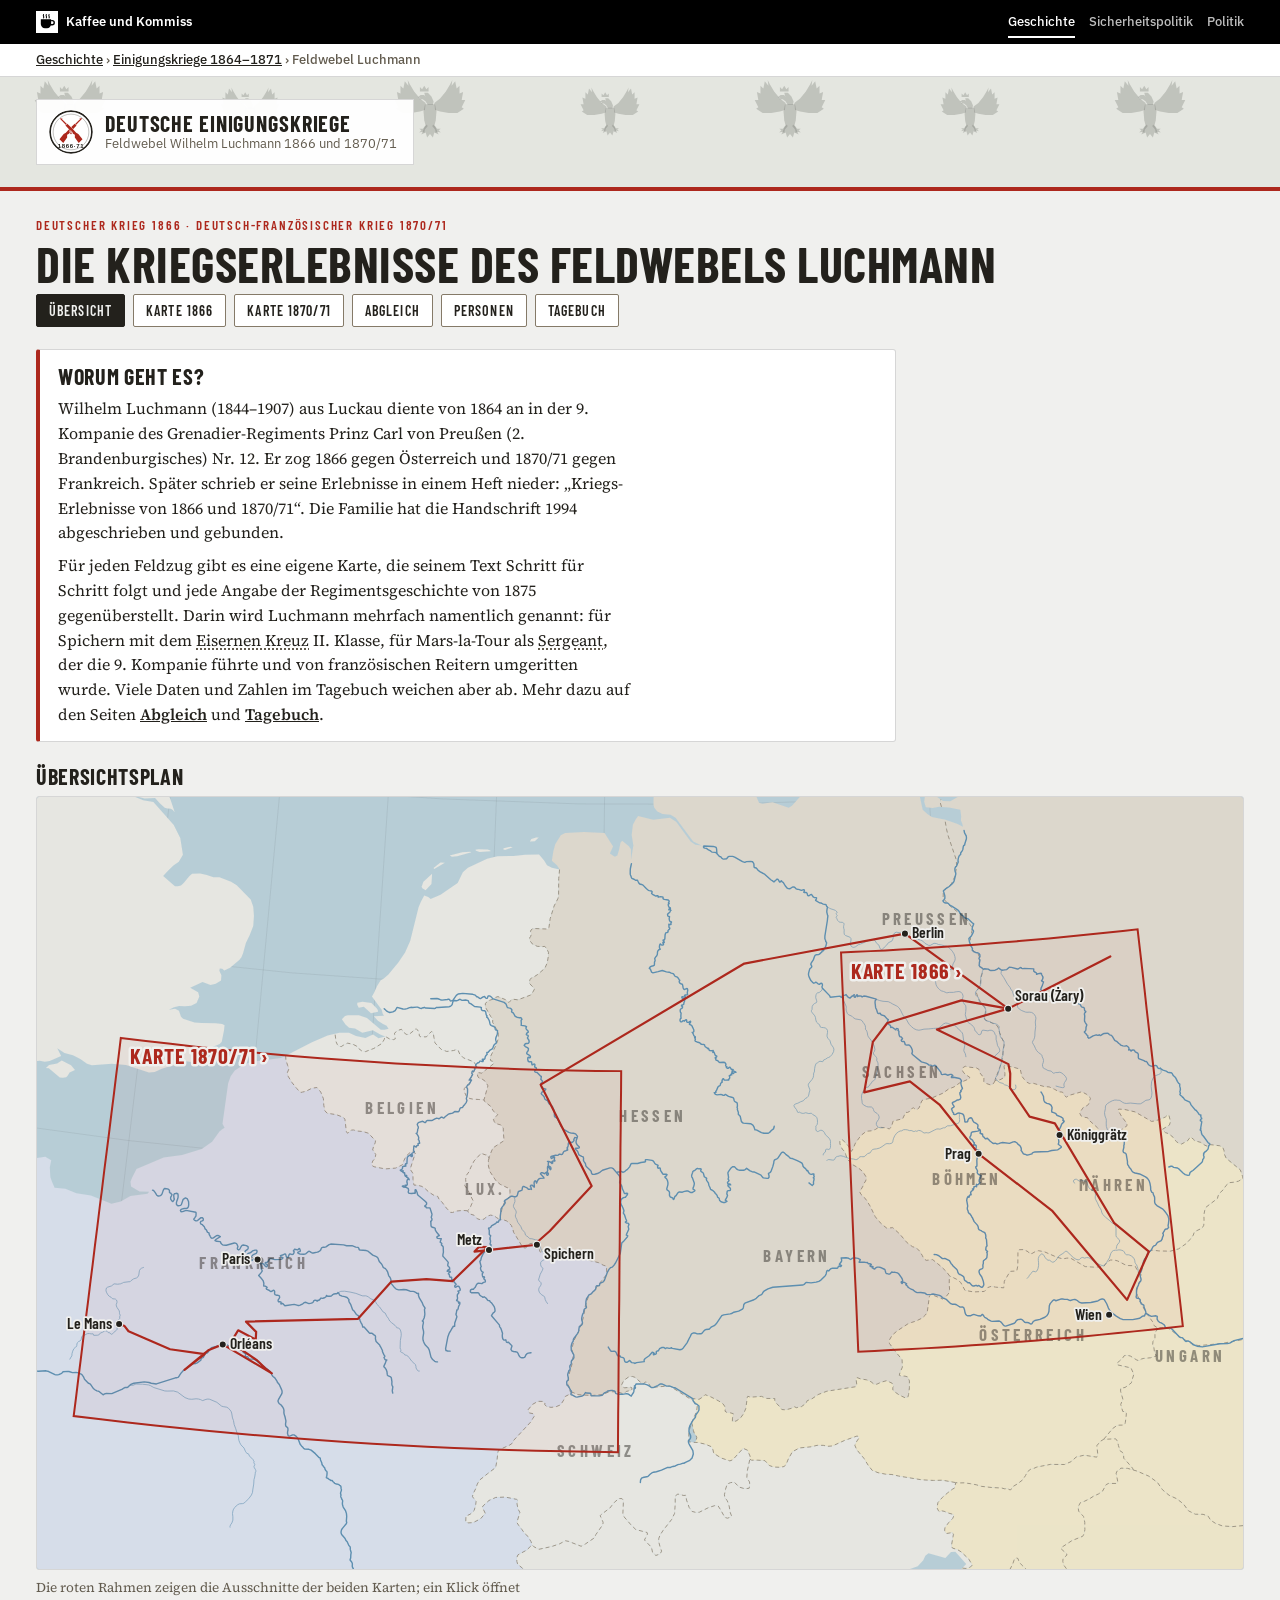
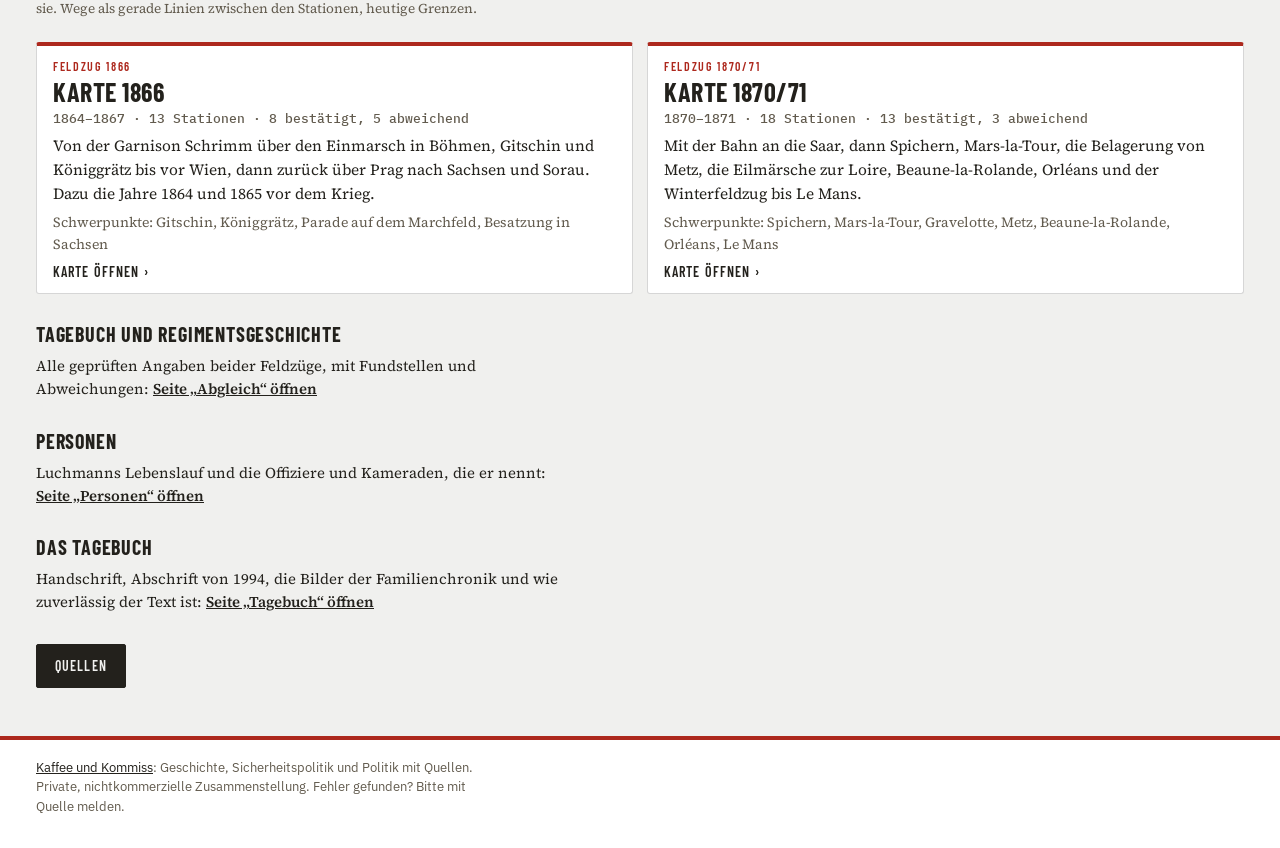
==== commit 4a9ff4a2: "Fußzeile/Untertitel: Reihenfolge Geschichte, Sicherheitspolitik, Politik wie Kopfleiste Co-Authored-" ====
--- a/index.html
+++ b/index.html
@@ -94,6 +94,8 @@
 .intro .tgl .op, .intro:not([open]) .tgl .cl { display: none } .intro:not([open]) .tgl .op { display: inline }
 .intro:not([open]) { padding-bottom: 14px }
 .intro p { margin: 0 } .intro .how { font-size: 15px; color: var(--muted) } .intro .how b { color: var(--ink); font-weight: 600 } .intro a { color: var(--ink); font-weight: 600 }
+.hinweise { border: 1px solid var(--rule); border-radius: 3px; padding: 14px 18px 16px; display: grid; gap: 8px; max-width: 860px }
+.hinweise p { margin: 0; font-size: 15px; color: var(--muted) } .hinweise b { color: var(--ink); font-weight: 600 } .hinweise a { color: var(--ink); font-weight: 600 }
 .side-label { font-family: var(--f-display); font-weight: 700; letter-spacing: .12em; text-transform: uppercase; fill: var(--front); paint-order: stroke; stroke: var(--paper); stroke-linejoin: round; pointer-events: none; transition: opacity .3s }
 .side-ic { pointer-events: none; transition: opacity .3s; opacity: 0 }
 .legend-m { display: none }
@@ -485,7 +487,7 @@
 </script>
 <script src="site.js" defer></script>
 <footer class="kk-fuss"><div class="kk-in">
-  <p><a href="https://kaffeeundkommiss.github.io/">Kaffee und Kommiss</a>: Politik, Geschichte und Sicherheitspolitik mit Quellen. Private, nichtkommerzielle Zusammenstellung. Fehler gefunden? Bitte mit Quelle melden.</p>
+  <p><a href="https://kaffeeundkommiss.github.io/">Kaffee und Kommiss</a>: Geschichte, Sicherheitspolitik und Politik mit Quellen. Private, nichtkommerzielle Zusammenstellung. Fehler gefunden? Bitte mit Quelle melden.</p>
 </div></footer>
 </body>
 </html>
--- a/site.css
+++ b/site.css
@@ -69,3 +69,10 @@
   figure.evfoto { margin-top: 4px; max-width: 180px }
 }
 
+
+/* Handy: gekürzter Kasten „Worum geht es?“ (site.js), Rest per „Weiterlesen“ */
+.intro.kurz > .mehr ~ * { display: none }
+.intro .mehr { justify-self: start; display: inline-flex; align-items: center; gap: 6px; min-height: 36px; padding: 4px 0; border: 0; background: none; color: var(--ink); font: inherit; font-weight: 600; text-transform: none; letter-spacing: normal; text-decoration: underline; text-underline-offset: 3px; cursor: pointer }
+.intro .mehr::after { content: "▾"; text-decoration: none; font-size: .85em }
+.intro .mehr:focus-visible { outline: 2px solid var(--red); outline-offset: 2px }
+.intro > p[tabindex="-1"]:focus { outline: none }
--- a/basis.css
+++ b/basis.css
@@ -45,6 +45,13 @@
 .kk-schild{display:inline-flex;align-items:center;gap:12px;background:var(--kk-schild);padding:10px 16px 10px 12px;border:1px solid var(--kk-linie);color:var(--kk-tinte);text-decoration:none}
 .kk-name{font:700 22px/1.05 var(--kk-titel);text-transform:uppercase;letter-spacing:.04em}
 .kk-unter{font:400 13px/1.35 var(--kk-text);color:var(--kk-grau)}
+/* Handy: Kopfband flacher, damit Hauptinhalt früher sichtbar ist (Arbeitspaket 3, 22.11.2026).
+   Gilt für beide Kopfbauarten (.kk-kopf und header.top). :root:root hebt die Spezifität über die
+   seiteneigenen Regeln in style.css/bereich.css, die nach basis.css geladen werden. Desktop unverändert. */
+@media (max-width:640px){
+  :root:root .kk-kopf .kk-in,:root:root .kk-kopf .wrap,:root:root header.top>.wrap{padding-top:12px;padding-bottom:12px;row-gap:8px}
+  :root:root .kk-schild,:root:root header.top .marke{padding:7px 12px 7px 10px}
+}
 
 /* Fuß */
 .kk-fuss{border-top:4px solid var(--kk-akzent);background:var(--kk-papier);color:var(--kk-grau);font:400 13px/1.5 var(--kk-text)}
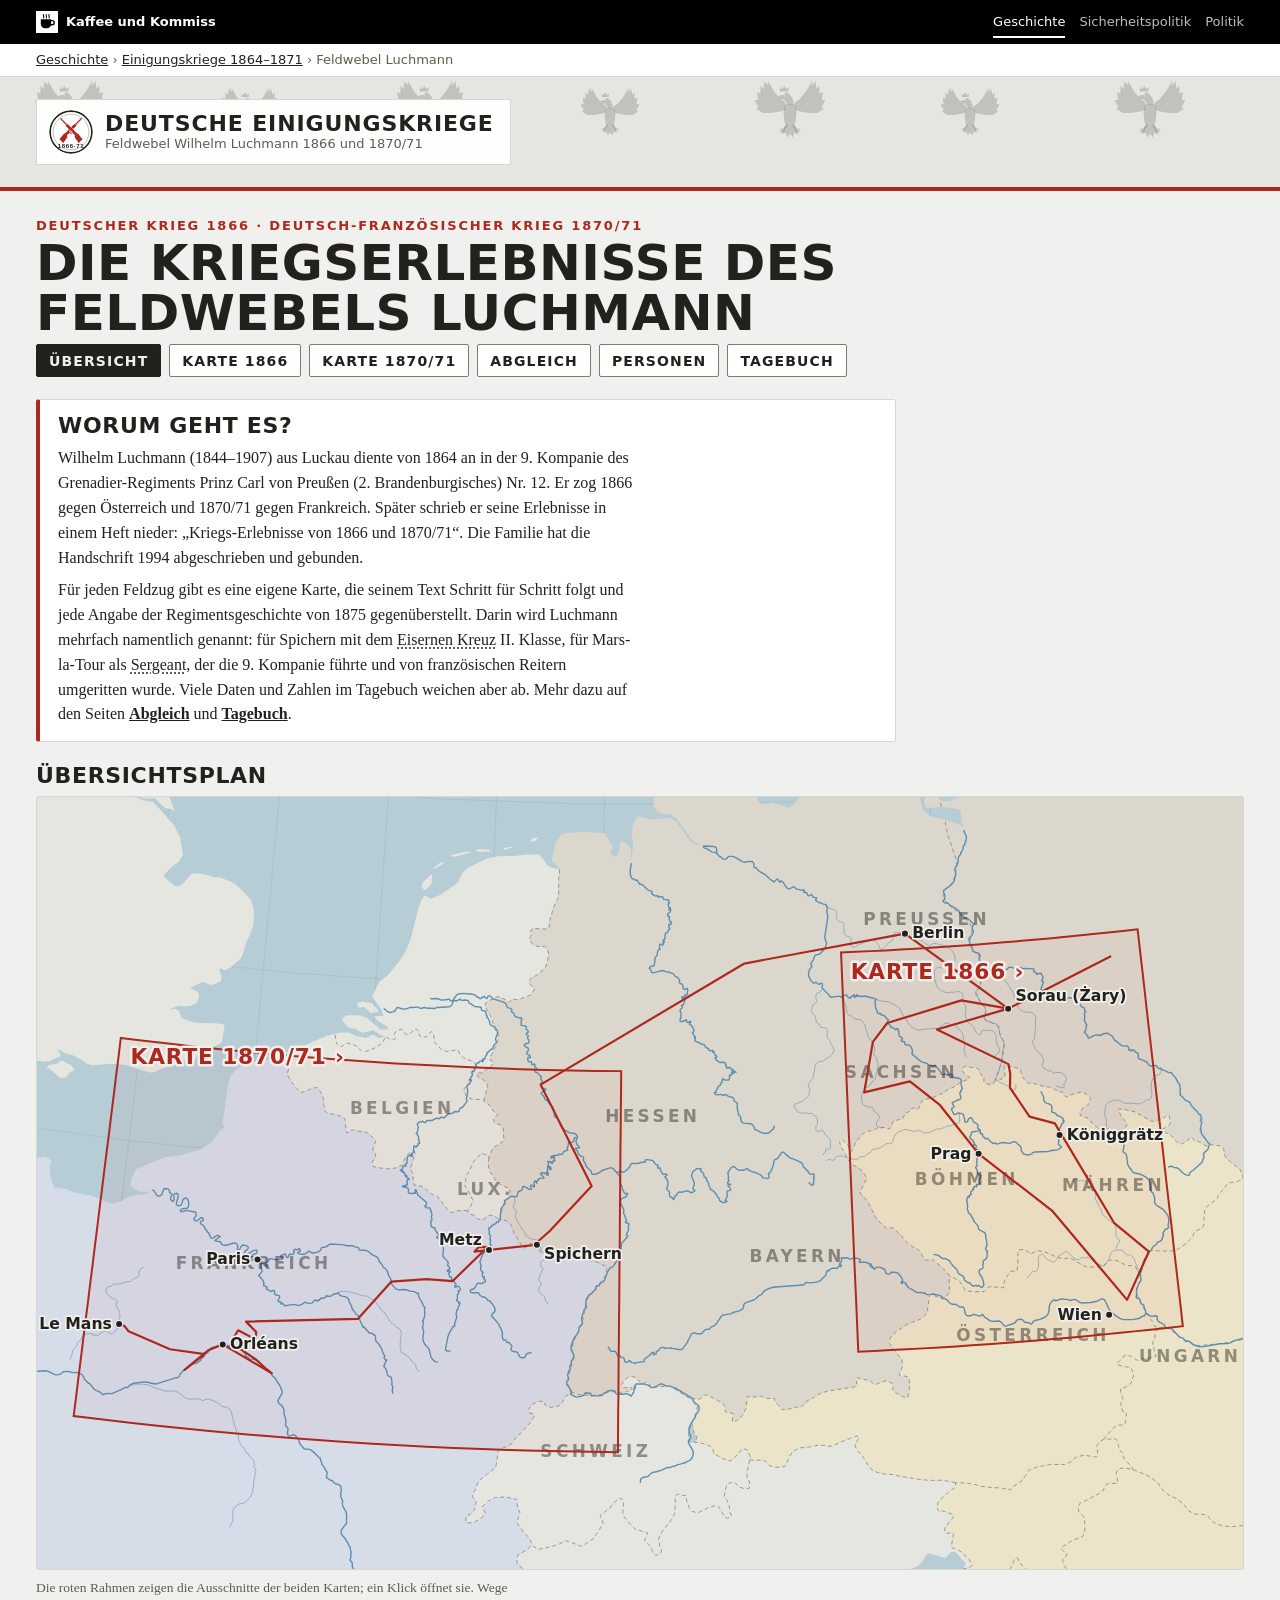
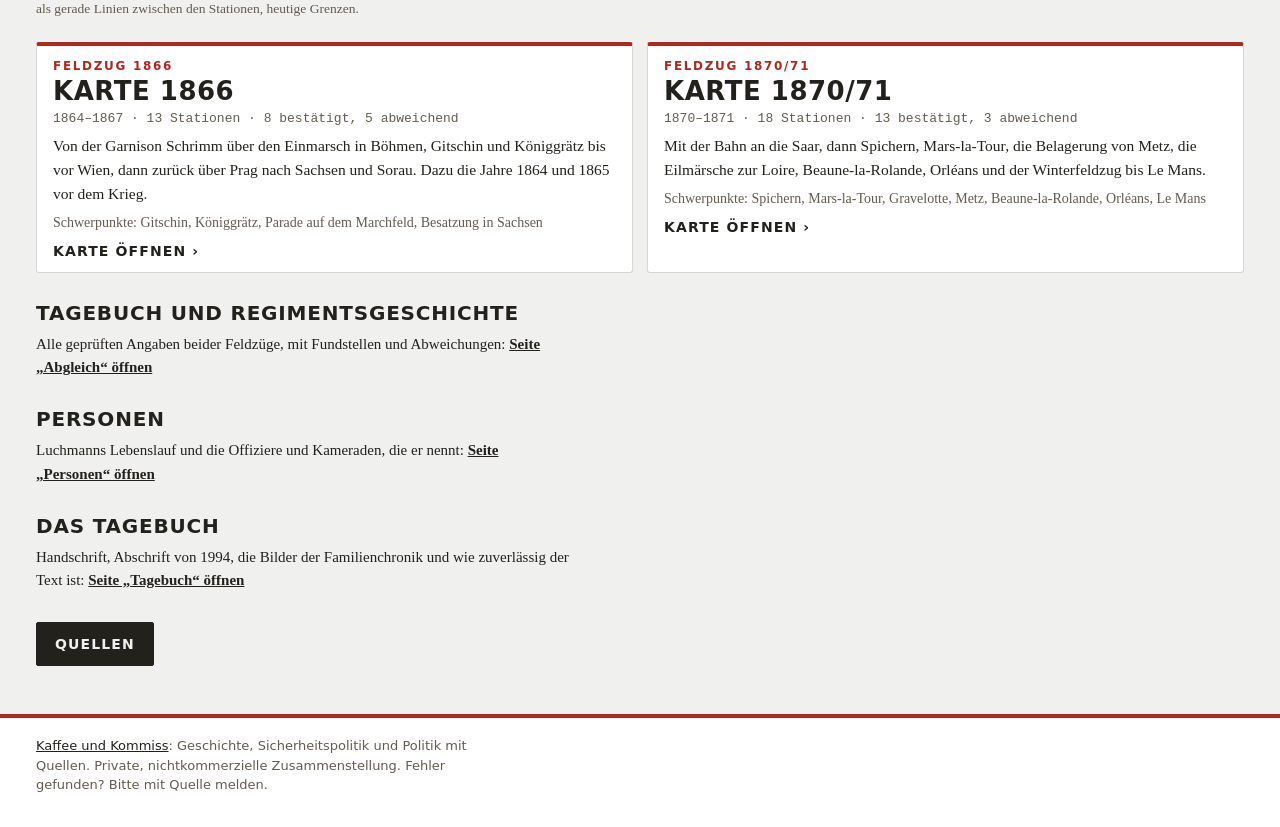
==== commit 5e5e5c60: "Schriften von kaffeeundkommiss.github.io statt Google Fonts laden Google-Fonts-Links und preconnect " ====
--- a/index.html
+++ b/index.html
@@ -29,9 +29,7 @@
 <link rel="manifest" href="manifest.webmanifest">
 <link rel="stylesheet" href="site.css">
 <title>Feldwebel Luchmann 1866 und 1870/71</title>
-<link rel="preconnect" href="https://fonts.googleapis.com">
-<link rel="preconnect" href="https://fonts.gstatic.com" crossorigin>
-<link rel="stylesheet" href="https://fonts.googleapis.com/css2?family=Barlow+Condensed:wght@500;600;700&family=Source+Serif+4:ital,opsz,wght@0,8..60,400;0,8..60,600;1,8..60,400&family=IBM+Plex+Sans:wght@400;500;600;700&family=IBM+Plex+Mono:wght@400;500;600&display=swap">
+<link rel="stylesheet" href="https://kaffeeundkommiss.github.io/schriften/schriften.css">
 <link rel="stylesheet" href="basis.css">
 <style>
 /* Grundgerüst, das auf claude.ai die Artefakt-Hülle liefert */
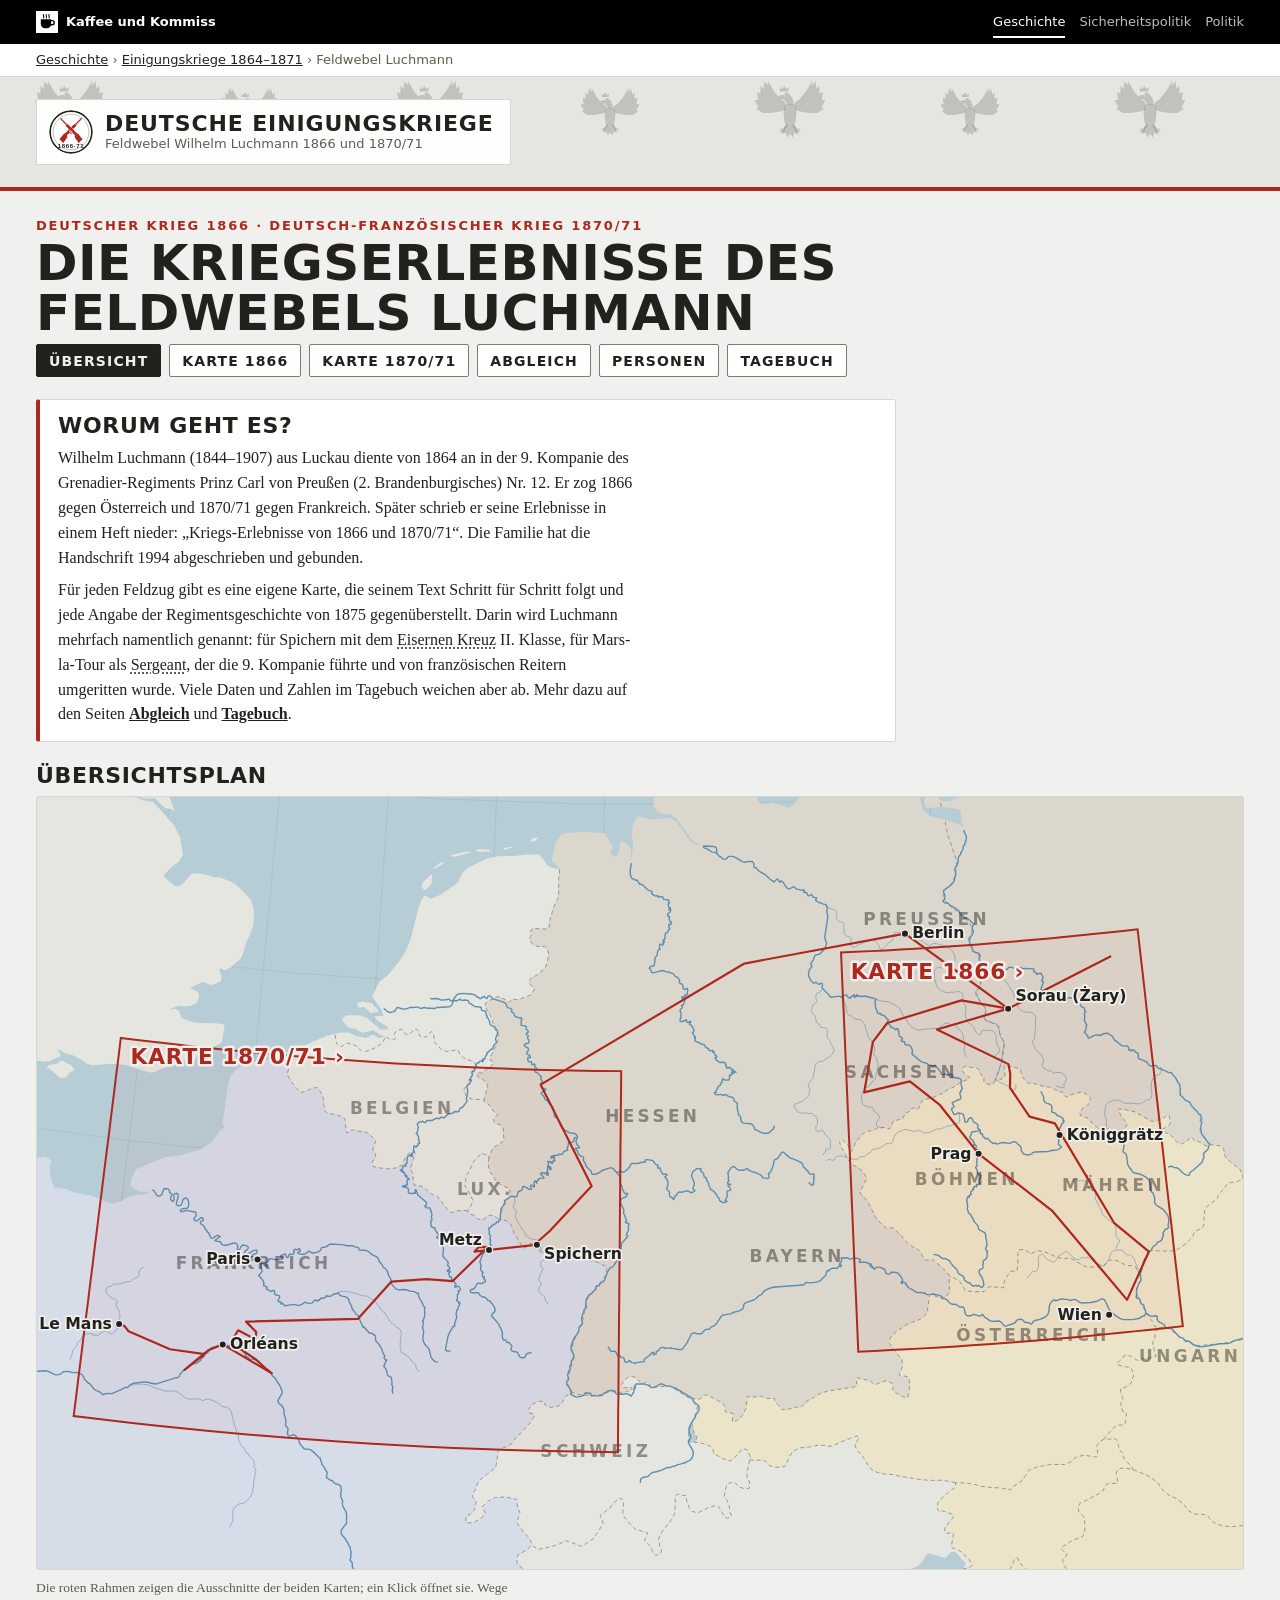
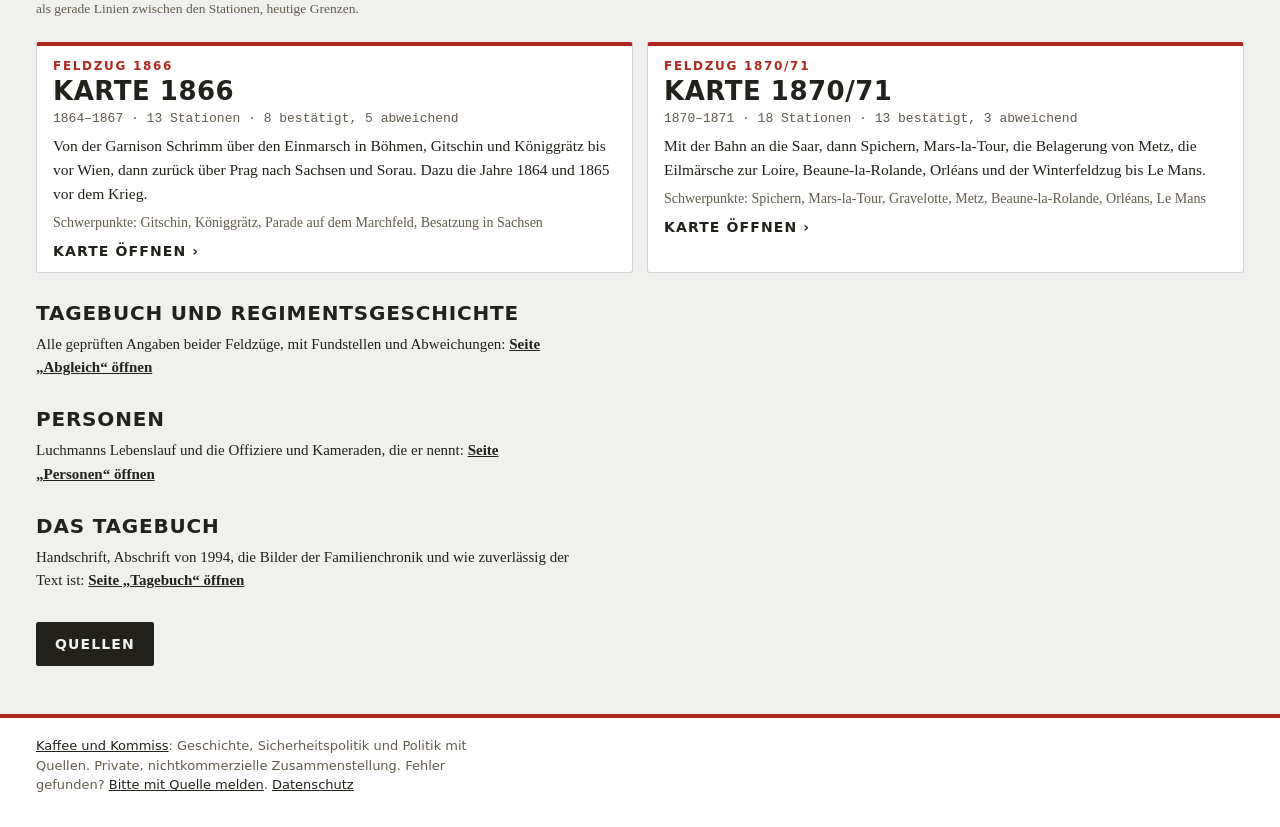
==== commit 3381b12e: "Fußzeile: Meldeweg und Datenschutz verlinken „Bitte mit Quelle melden“ verweist auf https://kaffeeun" ====
--- a/index.html
+++ b/index.html
@@ -485,7 +485,7 @@
 </script>
 <script src="site.js" defer></script>
 <footer class="kk-fuss"><div class="kk-in">
-  <p><a href="https://kaffeeundkommiss.github.io/">Kaffee und Kommiss</a>: Geschichte, Sicherheitspolitik und Politik mit Quellen. Private, nichtkommerzielle Zusammenstellung. Fehler gefunden? Bitte mit Quelle melden.</p>
+  <p><a href="https://kaffeeundkommiss.github.io/">Kaffee und Kommiss</a>: Geschichte, Sicherheitspolitik und Politik mit Quellen. Private, nichtkommerzielle Zusammenstellung. Fehler gefunden? <a href="https://kaffeeundkommiss.github.io/kontakt/">Bitte mit Quelle melden</a>. <a href="https://kaffeeundkommiss.github.io/kontakt/#datenschutz">Datenschutz</a></p>
 </div></footer>
 </body>
 </html>
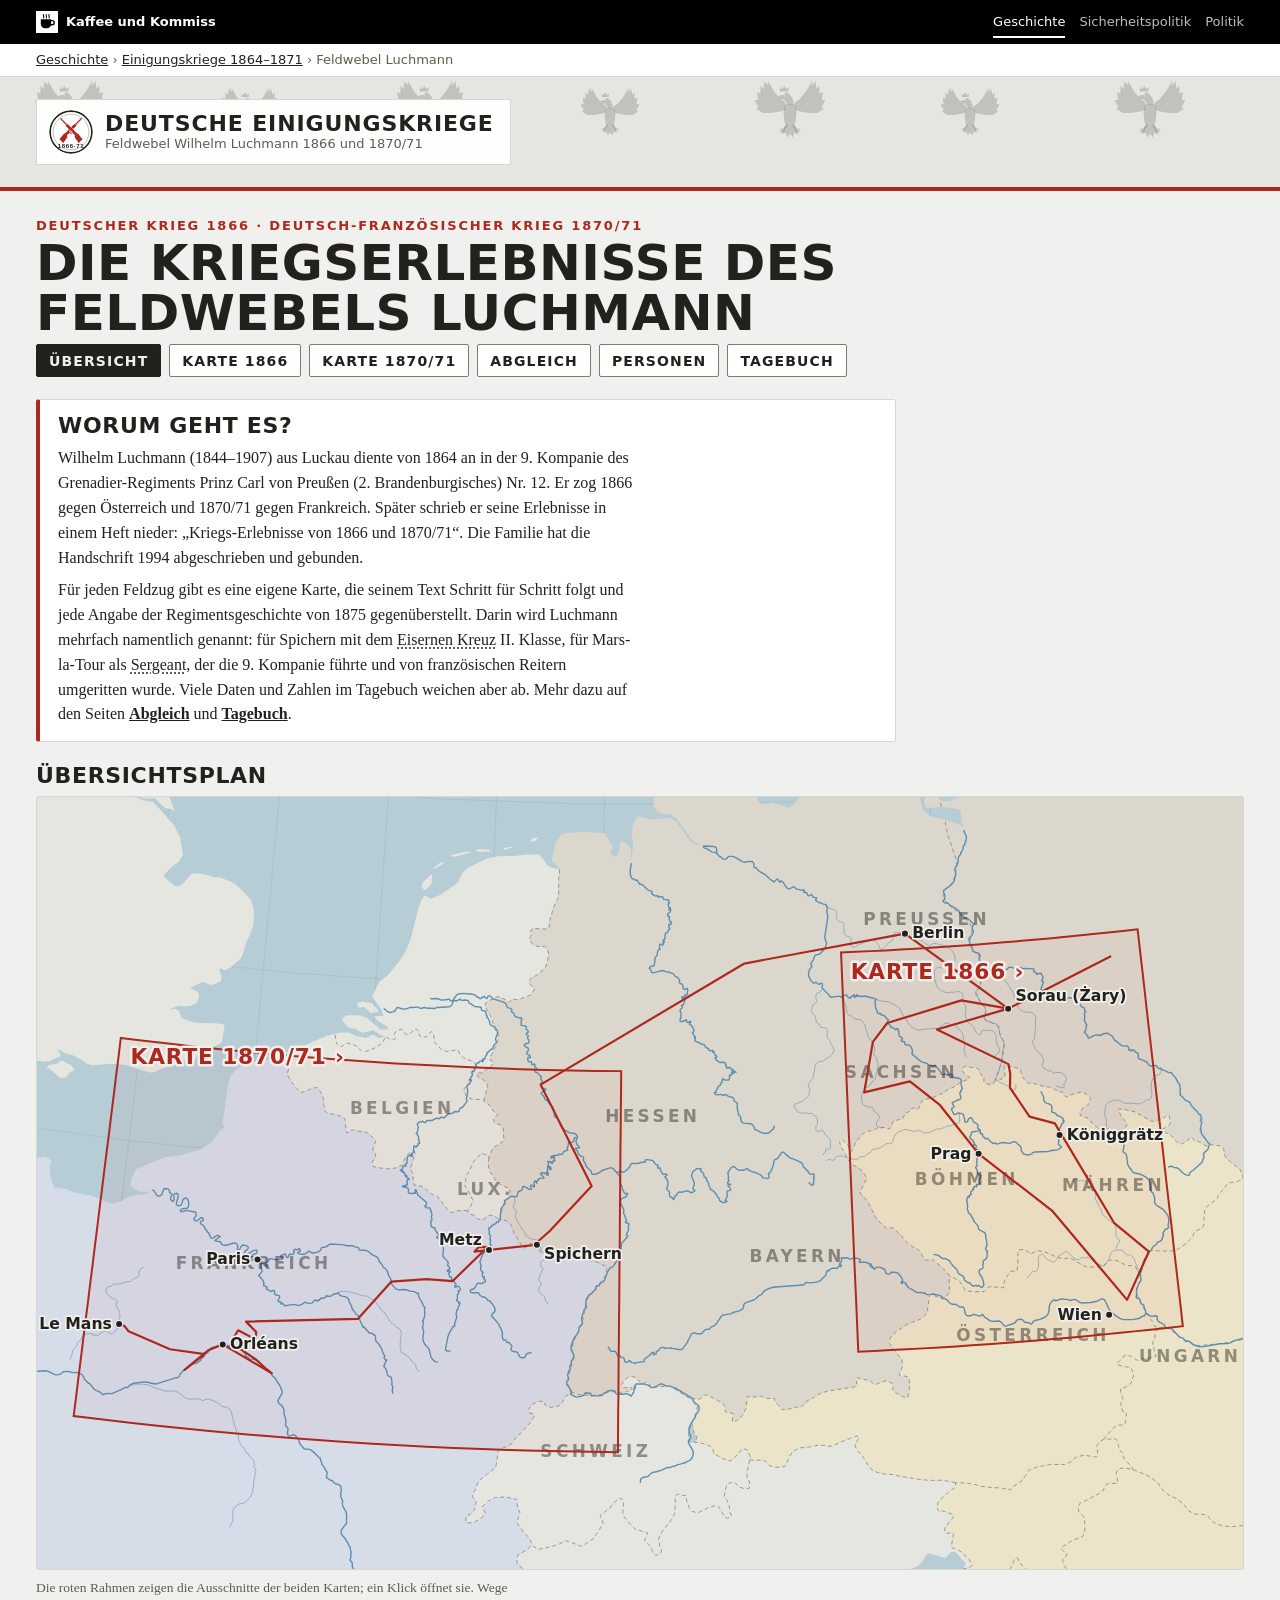
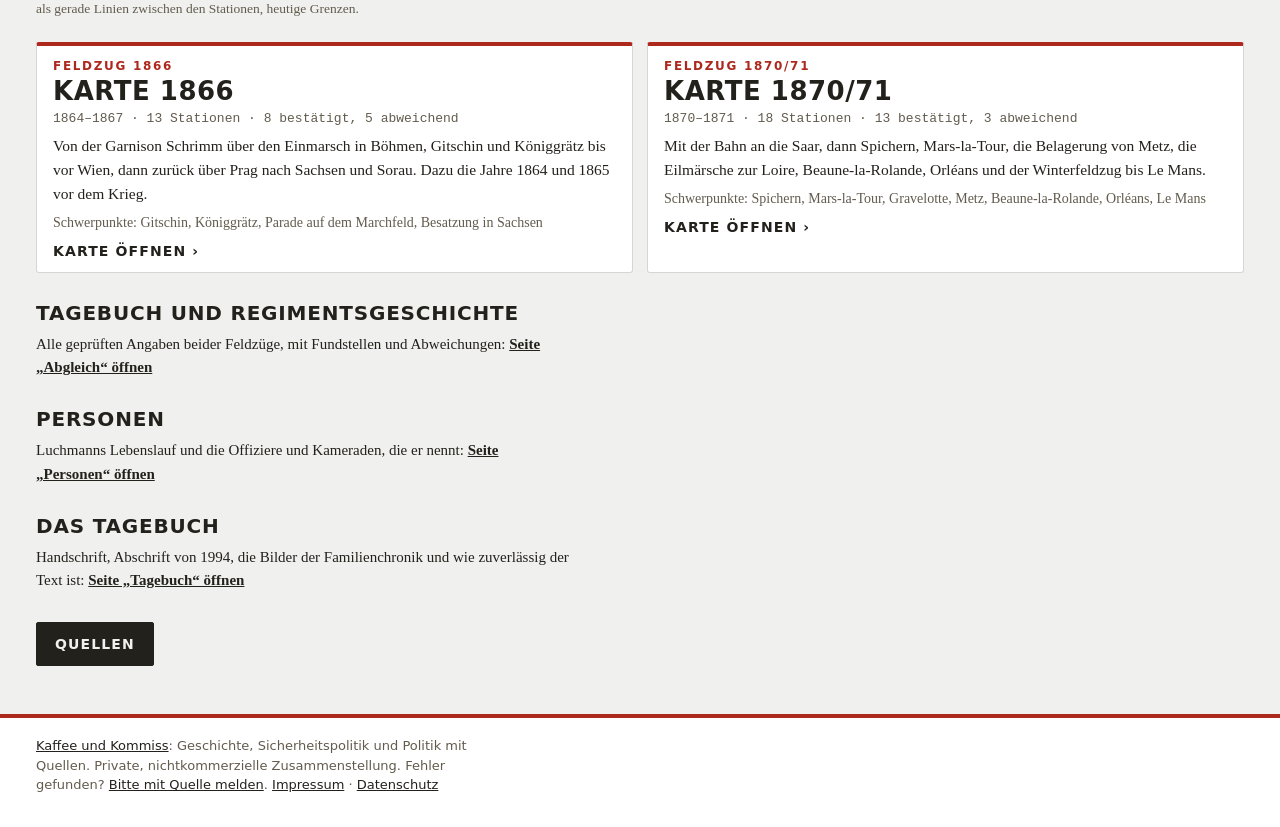
==== commit 2f6c667f: "Fußzeile: Link Impressum ergänzen Co-Authored-By: Claude Opus 5.5 <noreply@anthropic.com> Claude-Ses" ====
--- a/index.html
+++ b/index.html
@@ -485,7 +485,7 @@
 </script>
 <script src="site.js" defer></script>
 <footer class="kk-fuss"><div class="kk-in">
-  <p><a href="https://kaffeeundkommiss.github.io/">Kaffee und Kommiss</a>: Geschichte, Sicherheitspolitik und Politik mit Quellen. Private, nichtkommerzielle Zusammenstellung. Fehler gefunden? <a href="https://kaffeeundkommiss.github.io/kontakt/">Bitte mit Quelle melden</a>. <a href="https://kaffeeundkommiss.github.io/kontakt/#datenschutz">Datenschutz</a></p>
+  <p><a href="https://kaffeeundkommiss.github.io/">Kaffee und Kommiss</a>: Geschichte, Sicherheitspolitik und Politik mit Quellen. Private, nichtkommerzielle Zusammenstellung. Fehler gefunden? <a href="https://kaffeeundkommiss.github.io/kontakt/">Bitte mit Quelle melden</a>. <a href="https://kaffeeundkommiss.github.io/kontakt/#impressum">Impressum</a> · <a href="https://kaffeeundkommiss.github.io/kontakt/#datenschutz">Datenschutz</a></p>
 </div></footer>
 </body>
 </html>
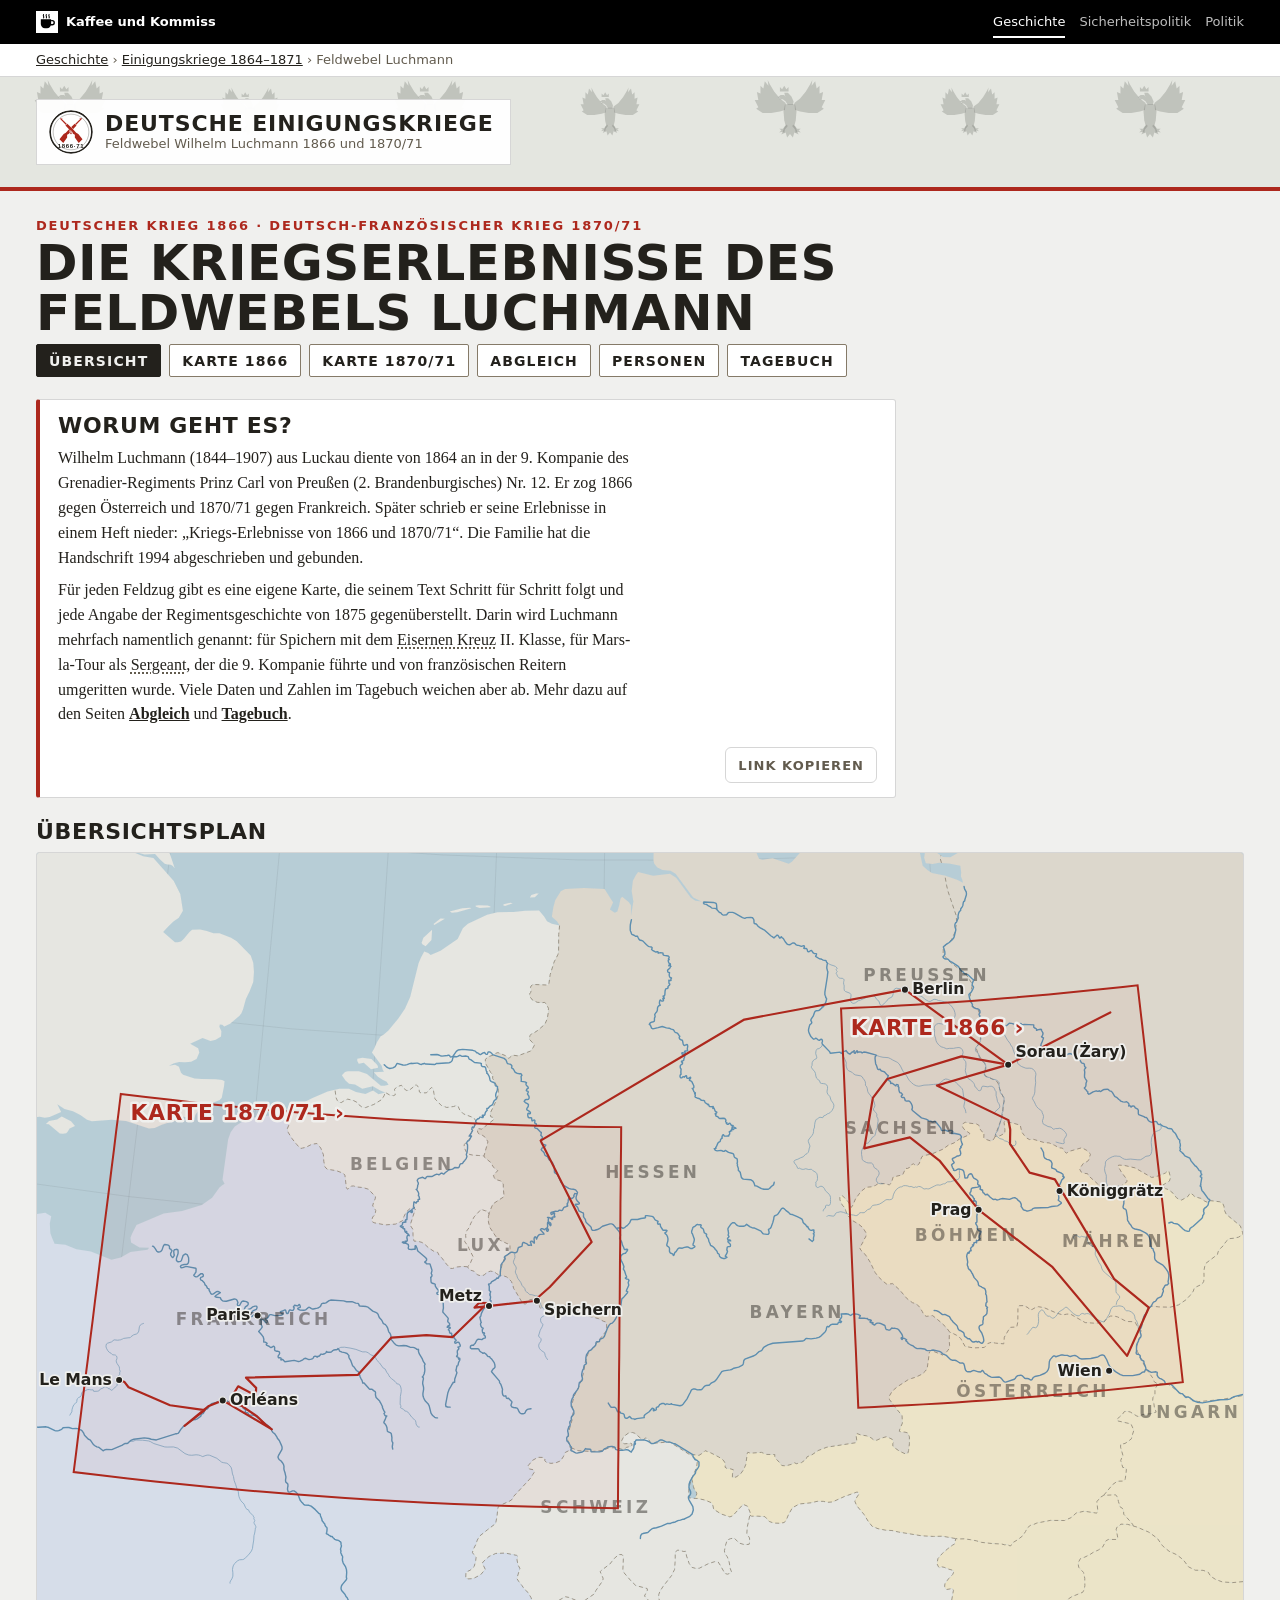
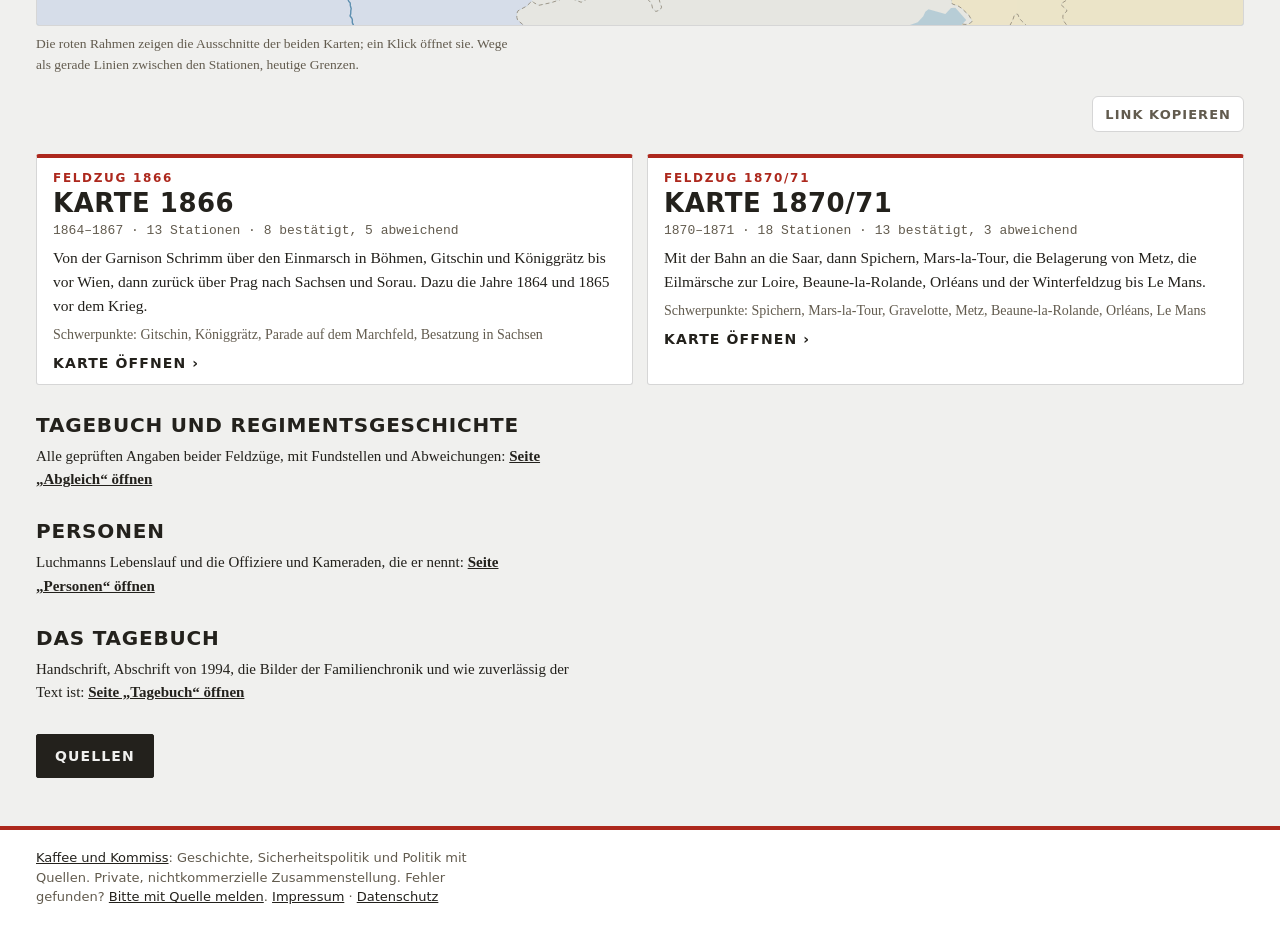
==== commit 575ec2fa: "Link teilen: „Link kopieren“ je Abschnitt wie in den Parteimonitoren Neues Skript link-teilen.js set" ====
--- a/index.html
+++ b/index.html
@@ -487,5 +487,6 @@
 <footer class="kk-fuss"><div class="kk-in">
   <p><a href="https://kaffeeundkommiss.github.io/">Kaffee und Kommiss</a>: Geschichte, Sicherheitspolitik und Politik mit Quellen. Private, nichtkommerzielle Zusammenstellung. Fehler gefunden? <a href="https://kaffeeundkommiss.github.io/kontakt/">Bitte mit Quelle melden</a>. <a href="https://kaffeeundkommiss.github.io/kontakt/#impressum">Impressum</a> · <a href="https://kaffeeundkommiss.github.io/kontakt/#datenschutz">Datenschutz</a></p>
 </div></footer>
+<script src="link-teilen.js?v=1" defer></script>
 </body>
 </html>
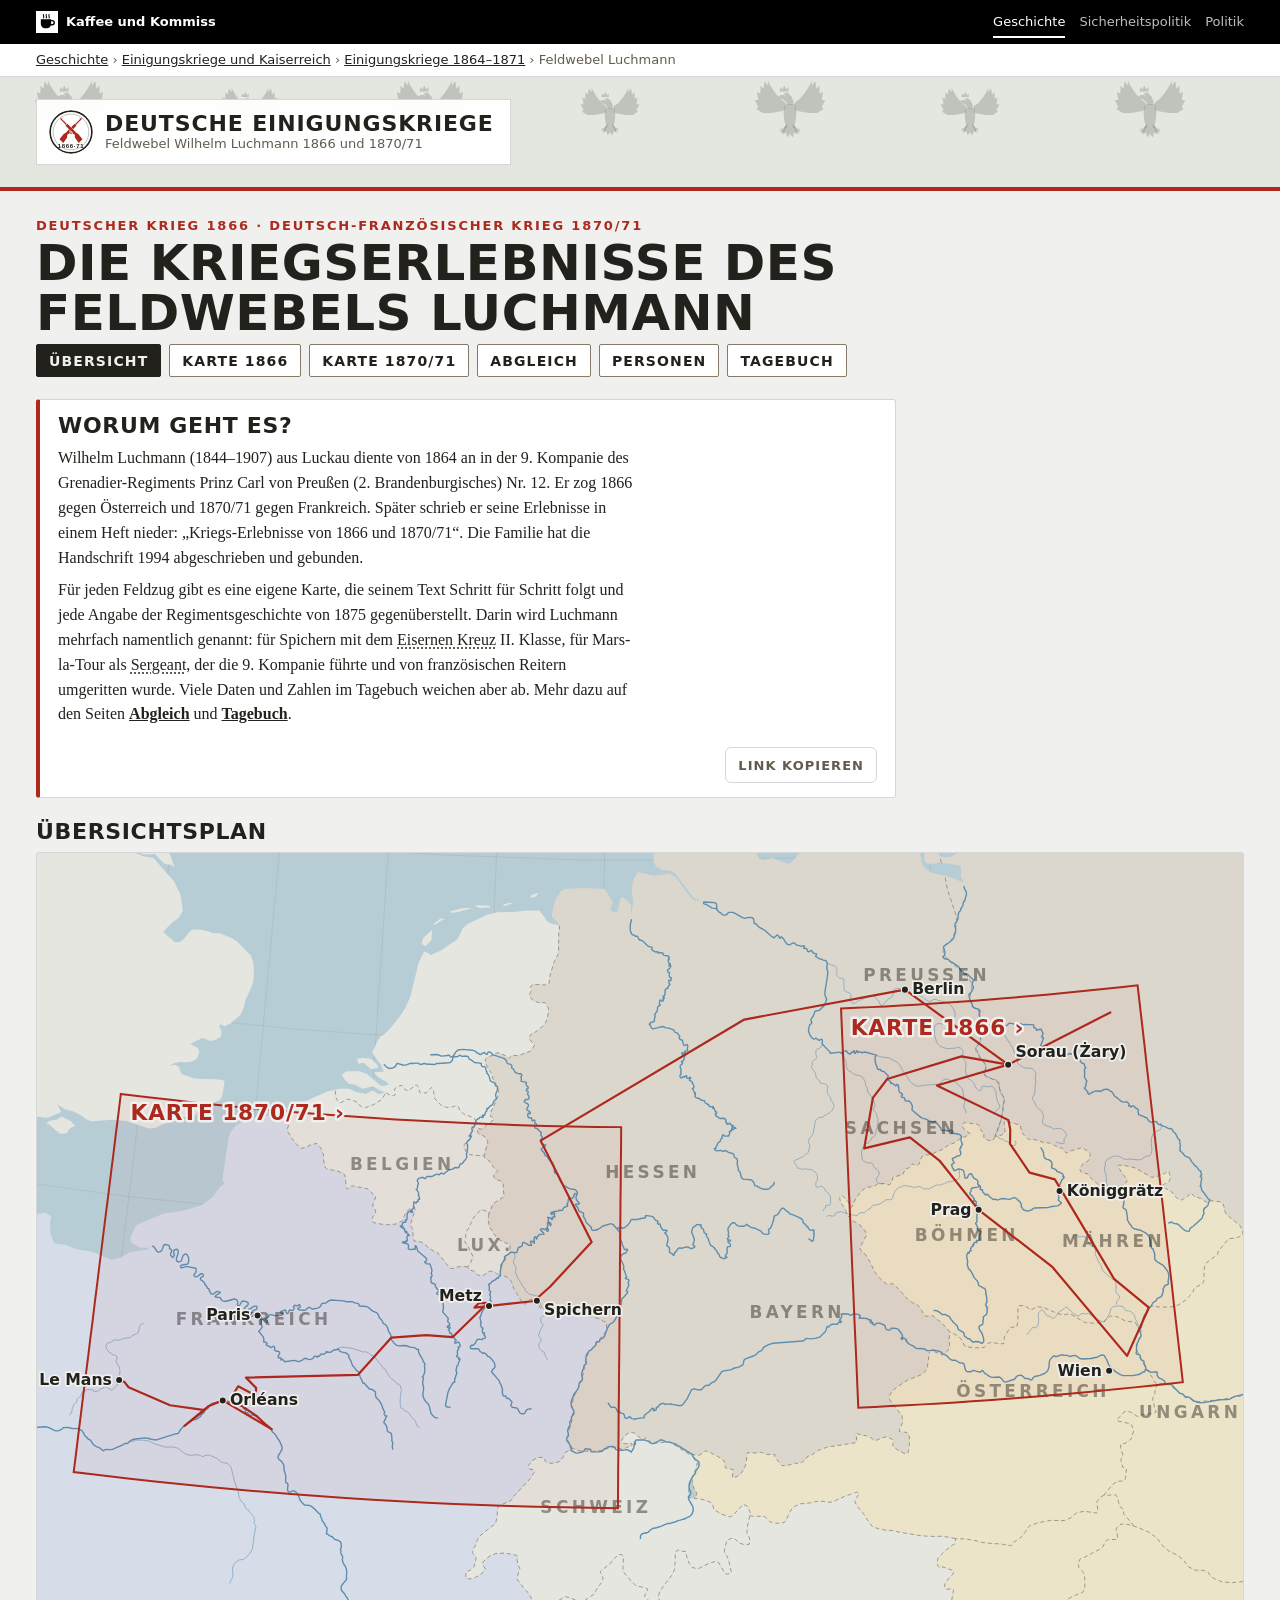
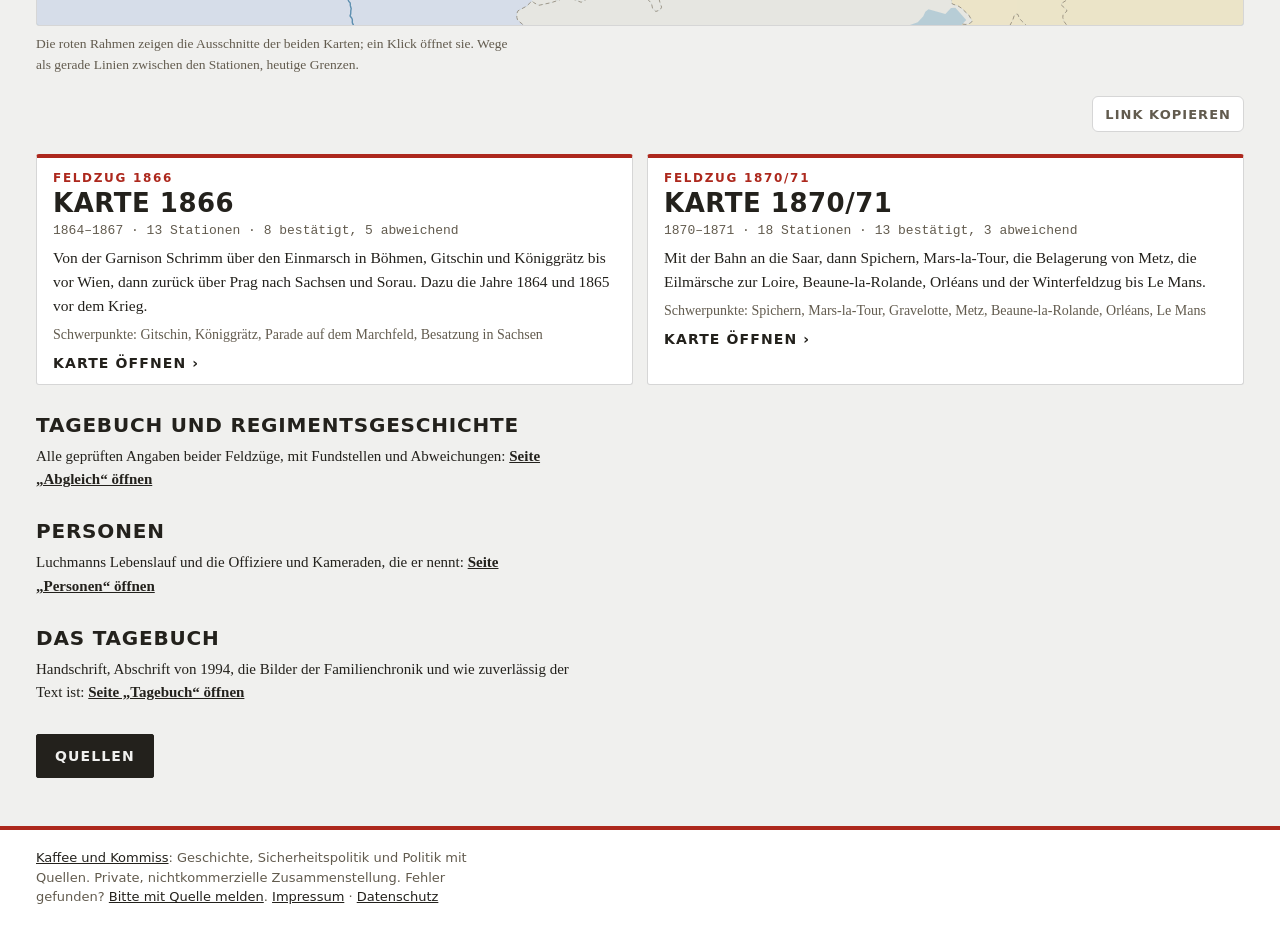
==== commit 56187d78: "Pfad: Luchmann-Seiten unter Einigungskriege und Kaiserreich › Einigungskriege Co-Authored-By: Claude" ====
--- a/index.html
+++ b/index.html
@@ -360,7 +360,7 @@
   <a class="kk-haus" href="https://kaffeeundkommiss.github.io/"><img src="kk-tasse.svg" alt="" width="22" height="22"><span>Kaffee und Kommiss</span></a>
   <nav class="kk-bereiche" aria-label="Bereiche"><a href="https://kaffeeundkommiss.github.io/geschichte/" aria-current="true">Geschichte</a><a href="https://kaffeeundkommiss.github.io/sicherheitspolitik/"><span class="kk-lang">Sicherheitspolitik</span><span class="kk-kurz">Sicherheit</span></a><a href="https://kaffeeundkommiss.github.io/politik/">Politik</a></nav>
 </div></div>
-<nav class="kk-pfad" aria-label="Pfad"><div class="kk-in"><a href="https://kaffeeundkommiss.github.io/geschichte/">Geschichte</a> › <a href="https://kaffeeundkommiss.github.io/geschichte/einigungskriege/">Einigungskriege 1864–1871</a> › <span aria-current="page">Feldwebel Luchmann</span></div></nav>
+<nav class="kk-pfad" aria-label="Pfad"><div class="kk-in"><a href="https://kaffeeundkommiss.github.io/geschichte/">Geschichte</a> › <a href="https://kaffeeundkommiss.github.io/geschichte/einigungskriege-kaiserreich/">Einigungskriege und Kaiserreich</a> › <a href="https://kaffeeundkommiss.github.io/geschichte/einigungskriege/">Einigungskriege 1864–1871</a> › <span aria-current="page">Feldwebel Luchmann</span></div></nav>
 <div class="kk-kopf"><div class="kk-in">
   <a class="kk-schild" href="https://kaffeeundkommiss.github.io/geschichte/einigungskriege/"><img src="icons/favicon.svg" alt="" width="44" height="44"><span><span class="kk-name" style="display:block">Deutsche Einigungskriege</span><span class="kk-unter" style="display:block">Feldwebel Wilhelm Luchmann 1866 und 1870/71</span></span></a>
 </div></div>
